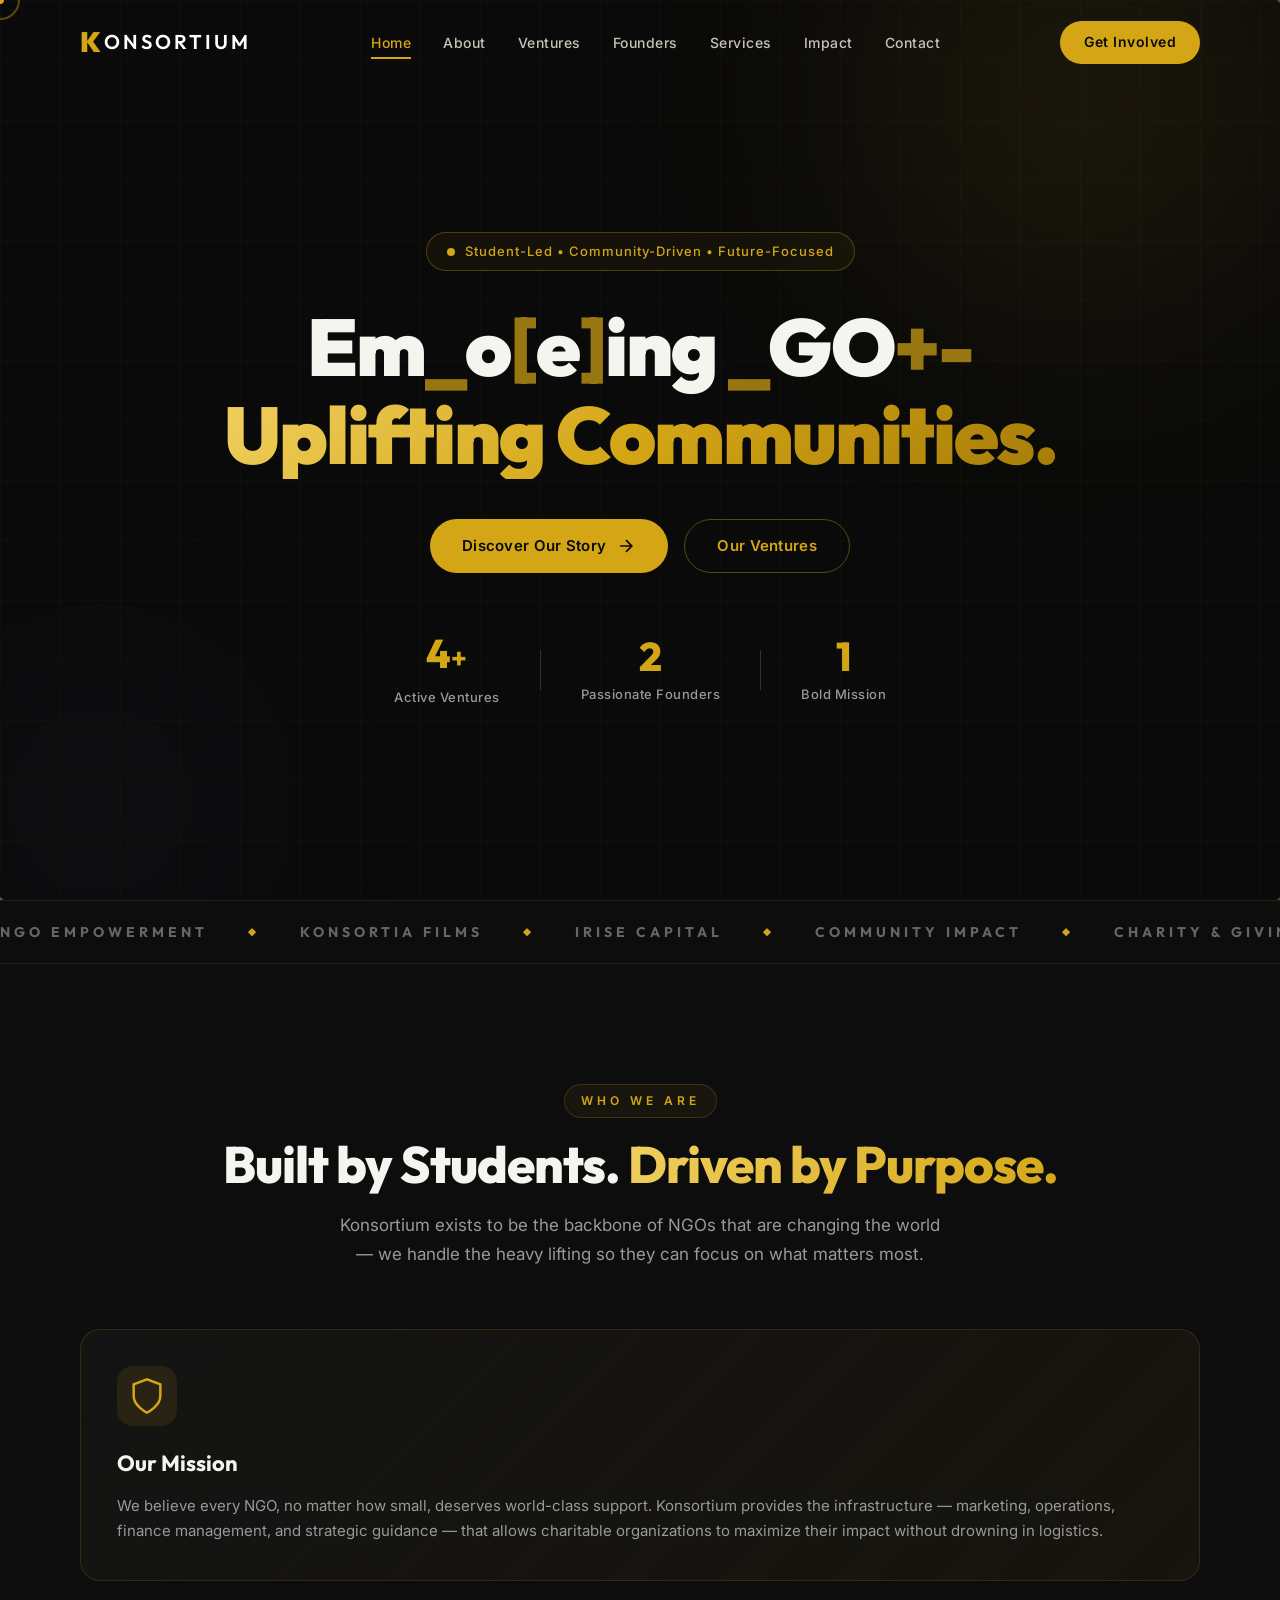
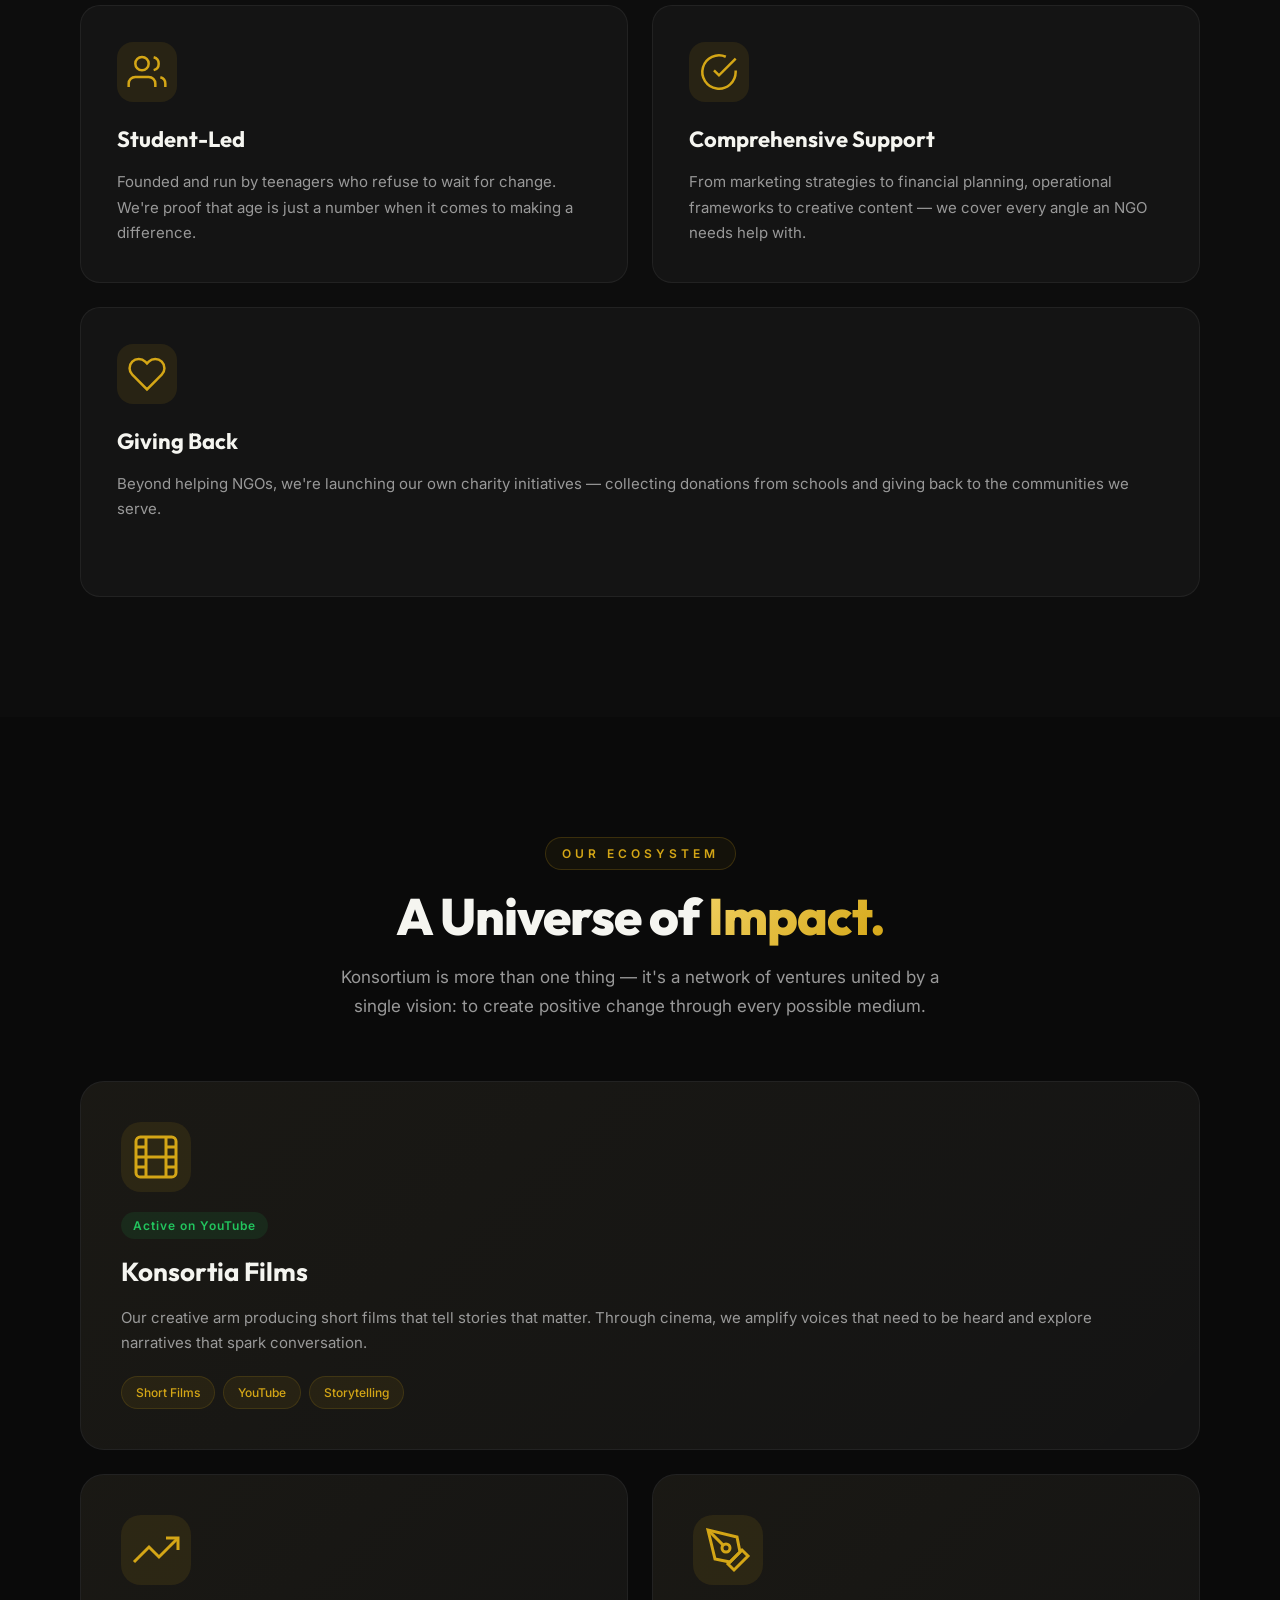
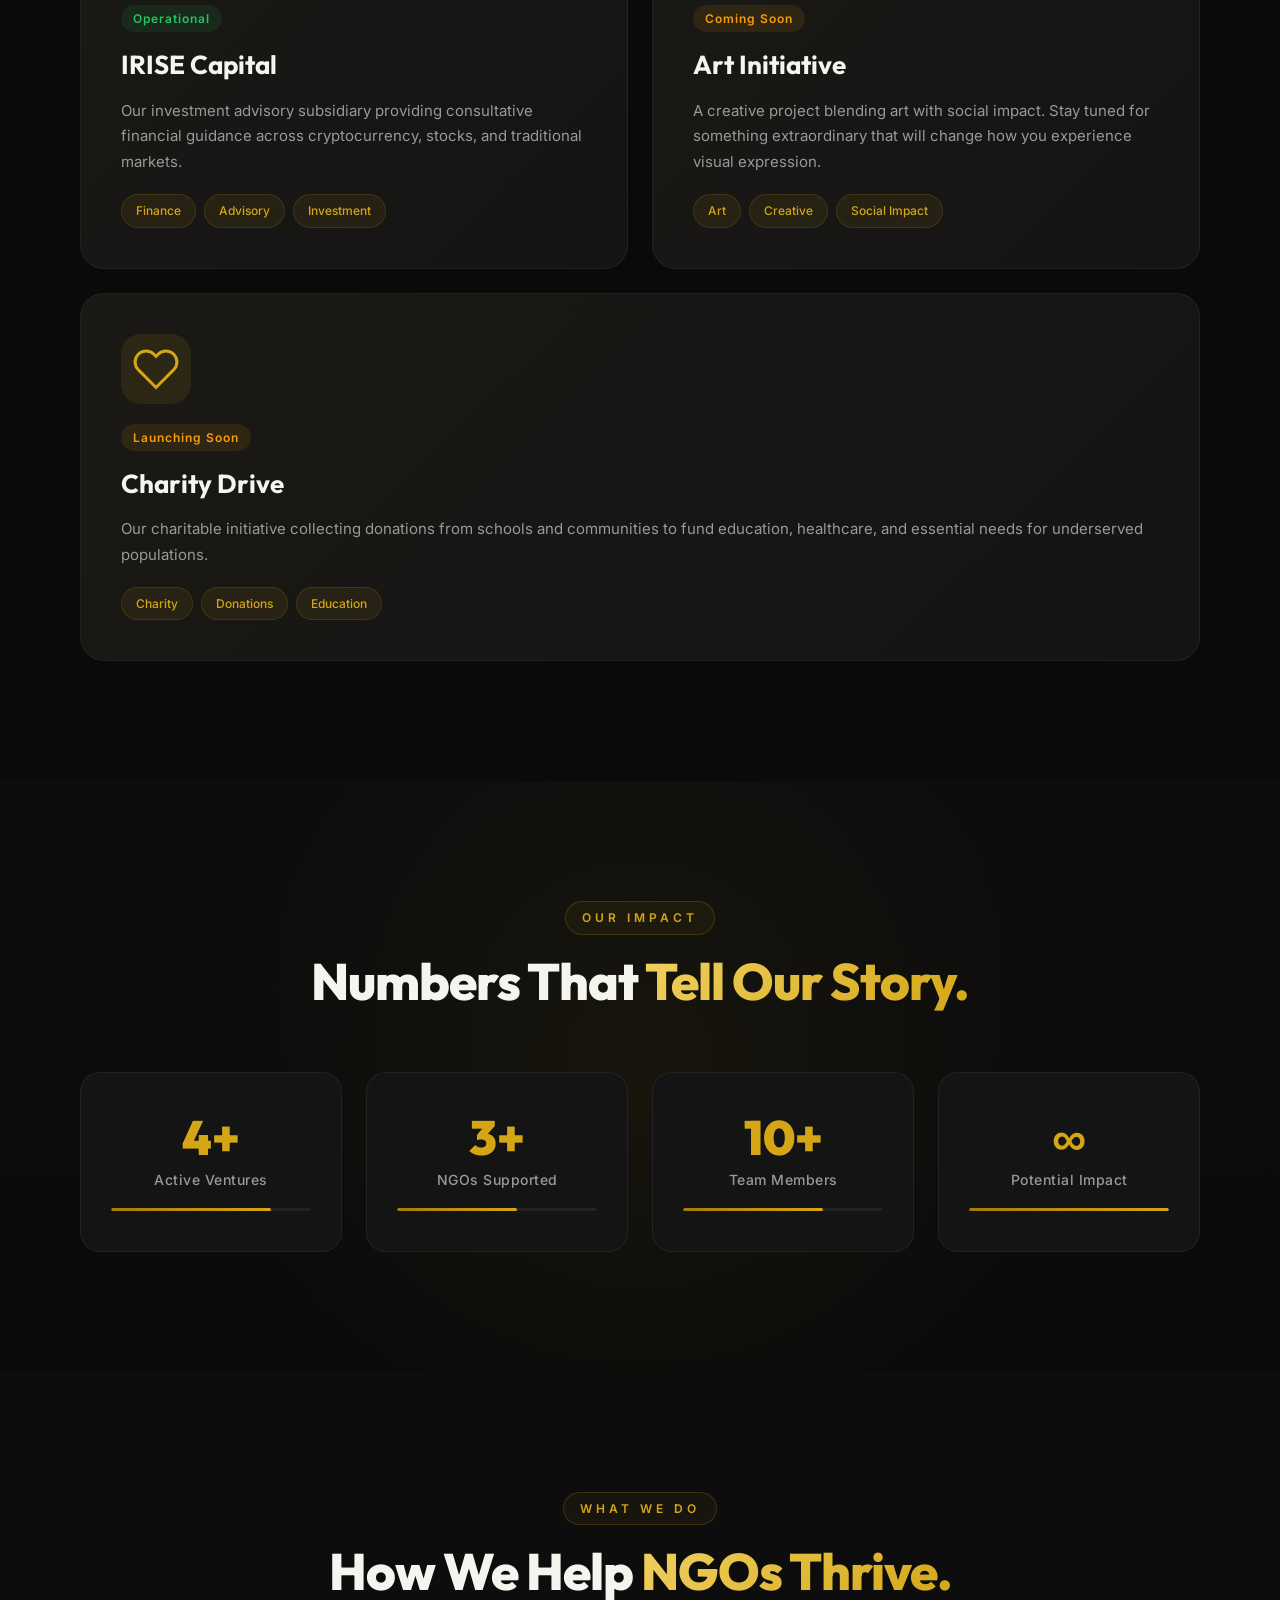
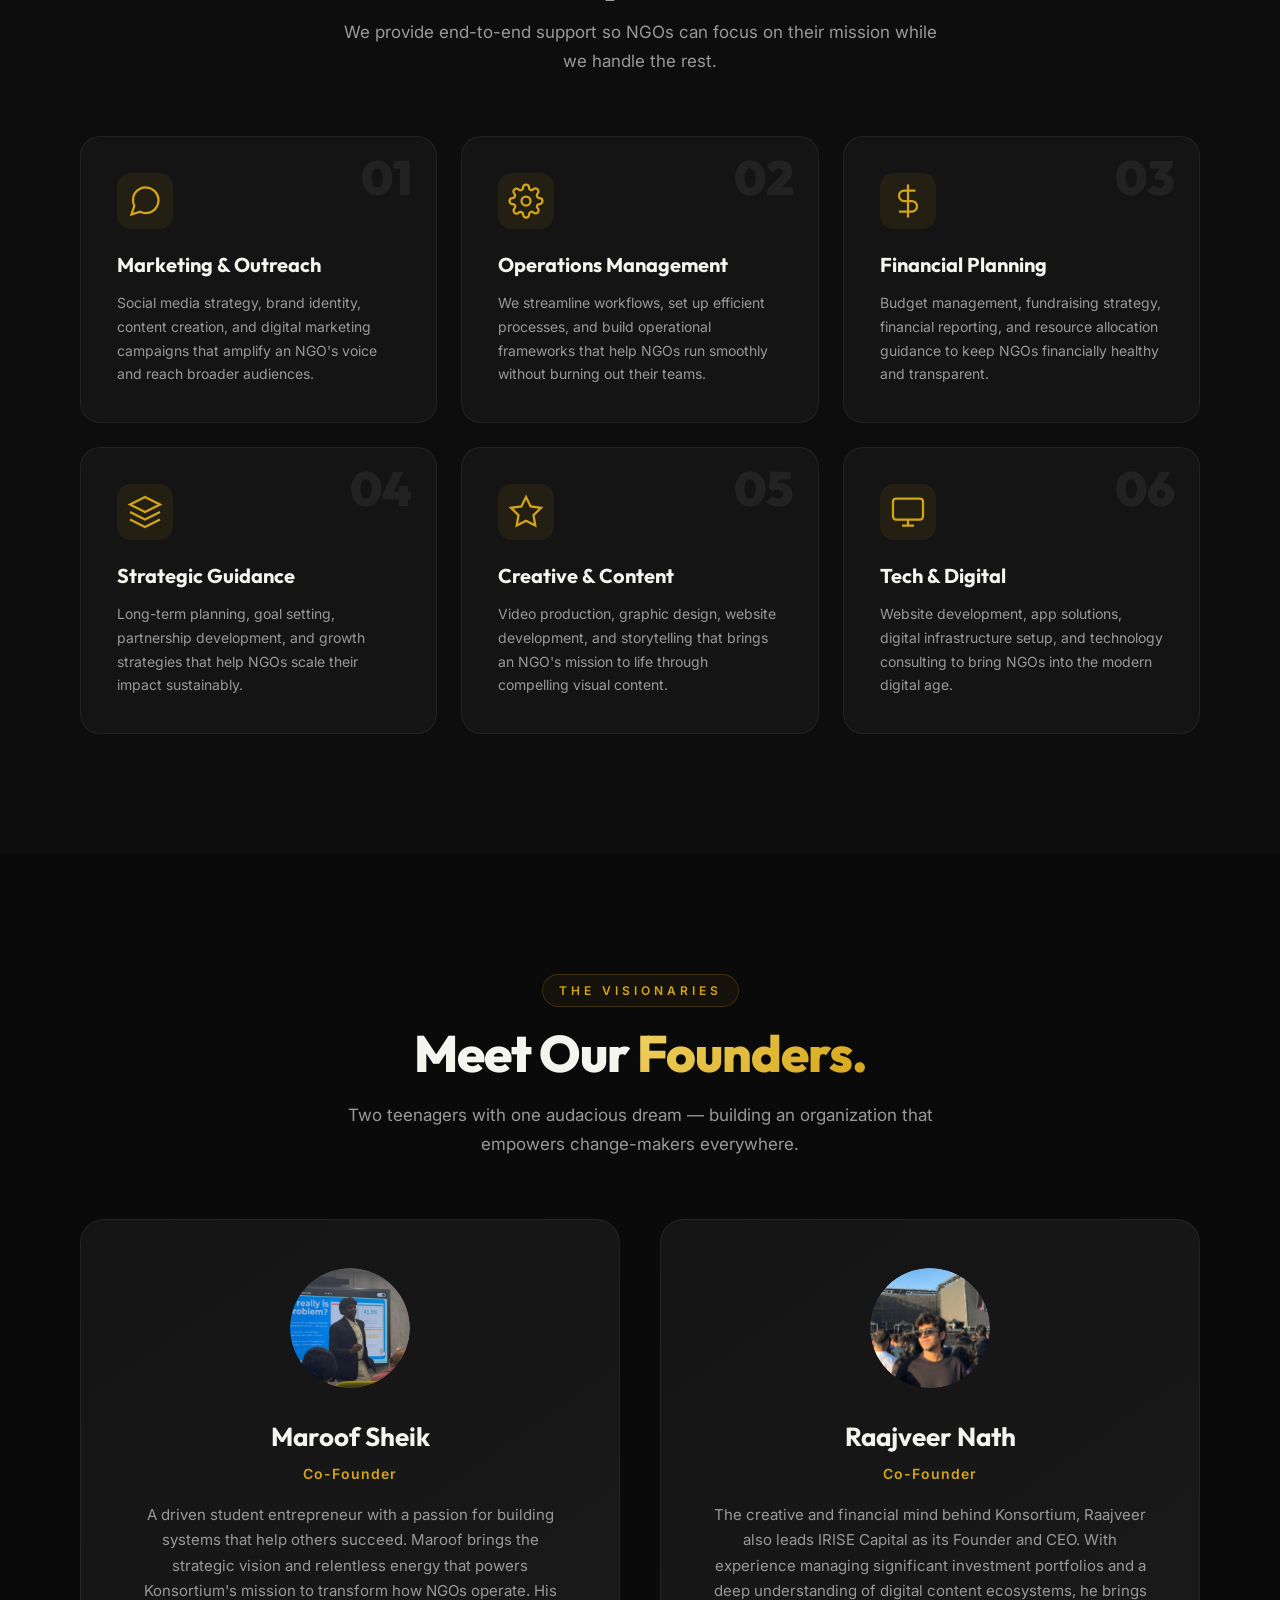
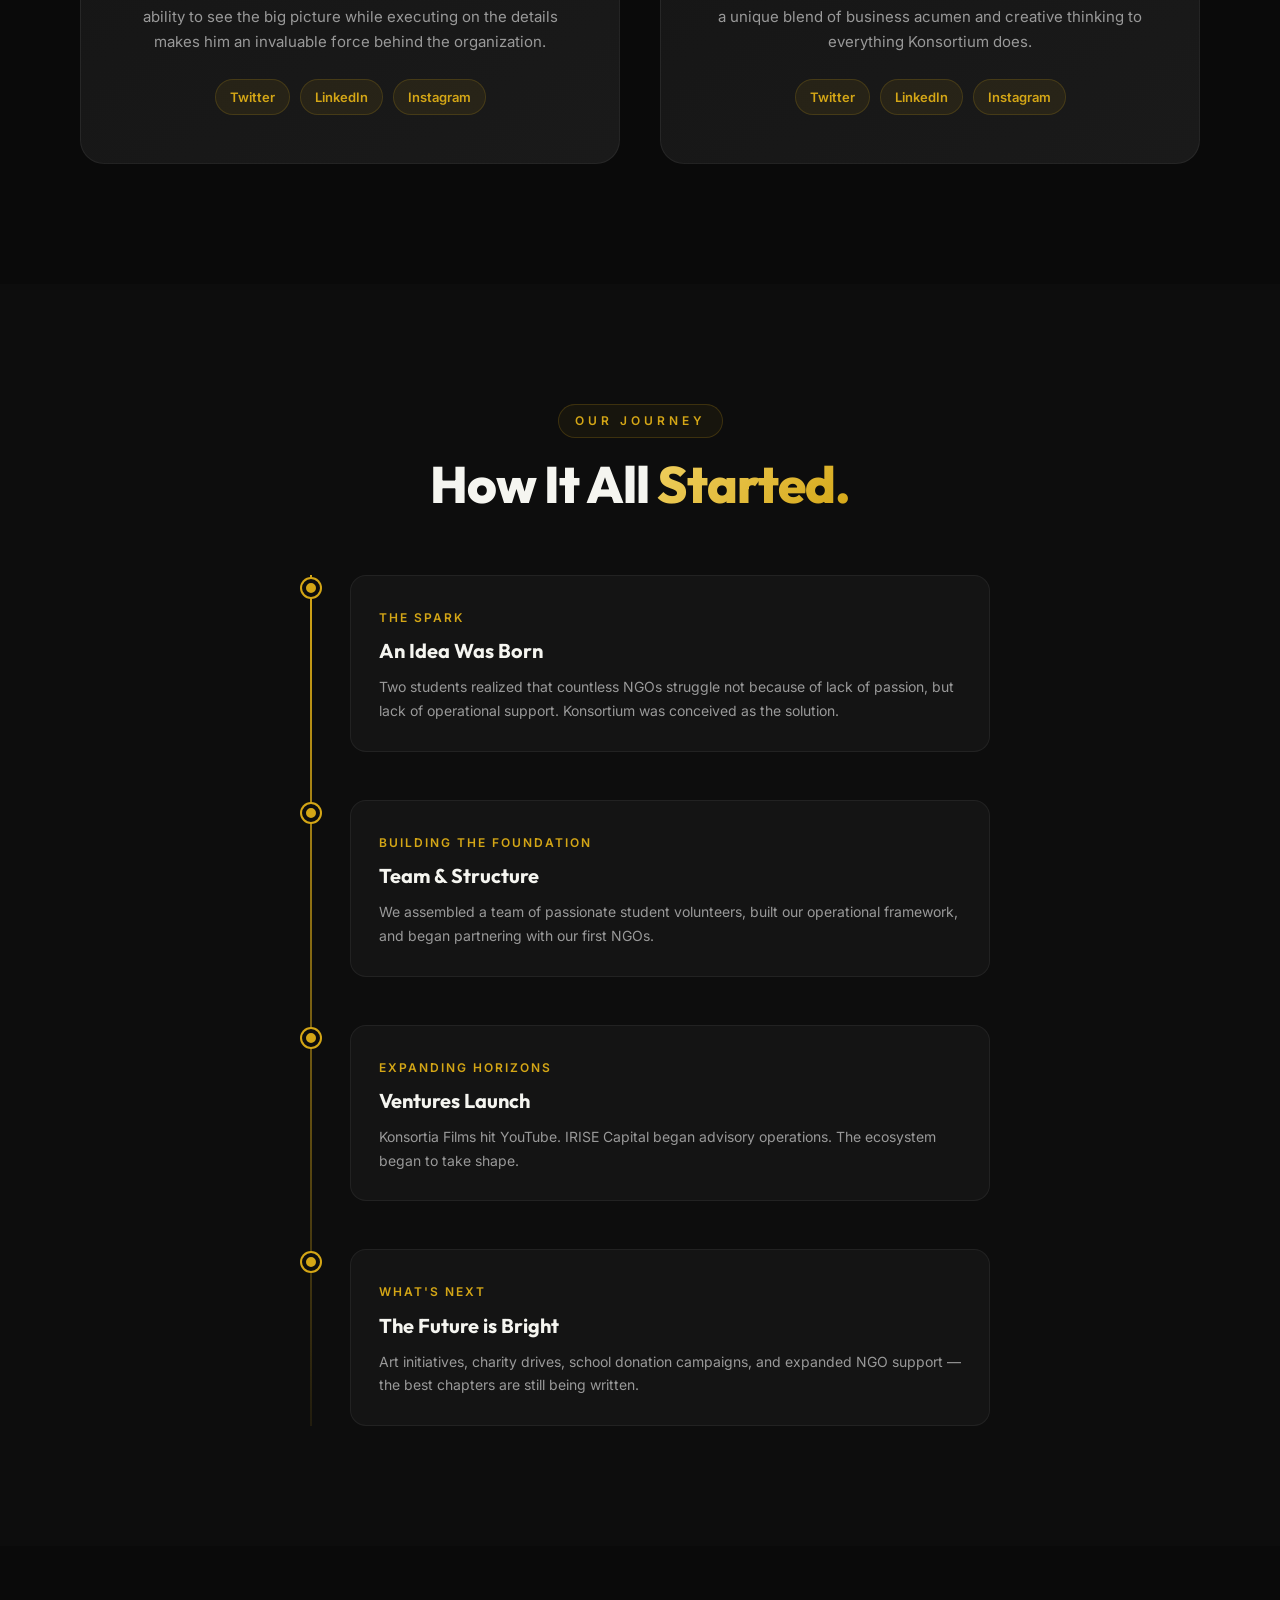
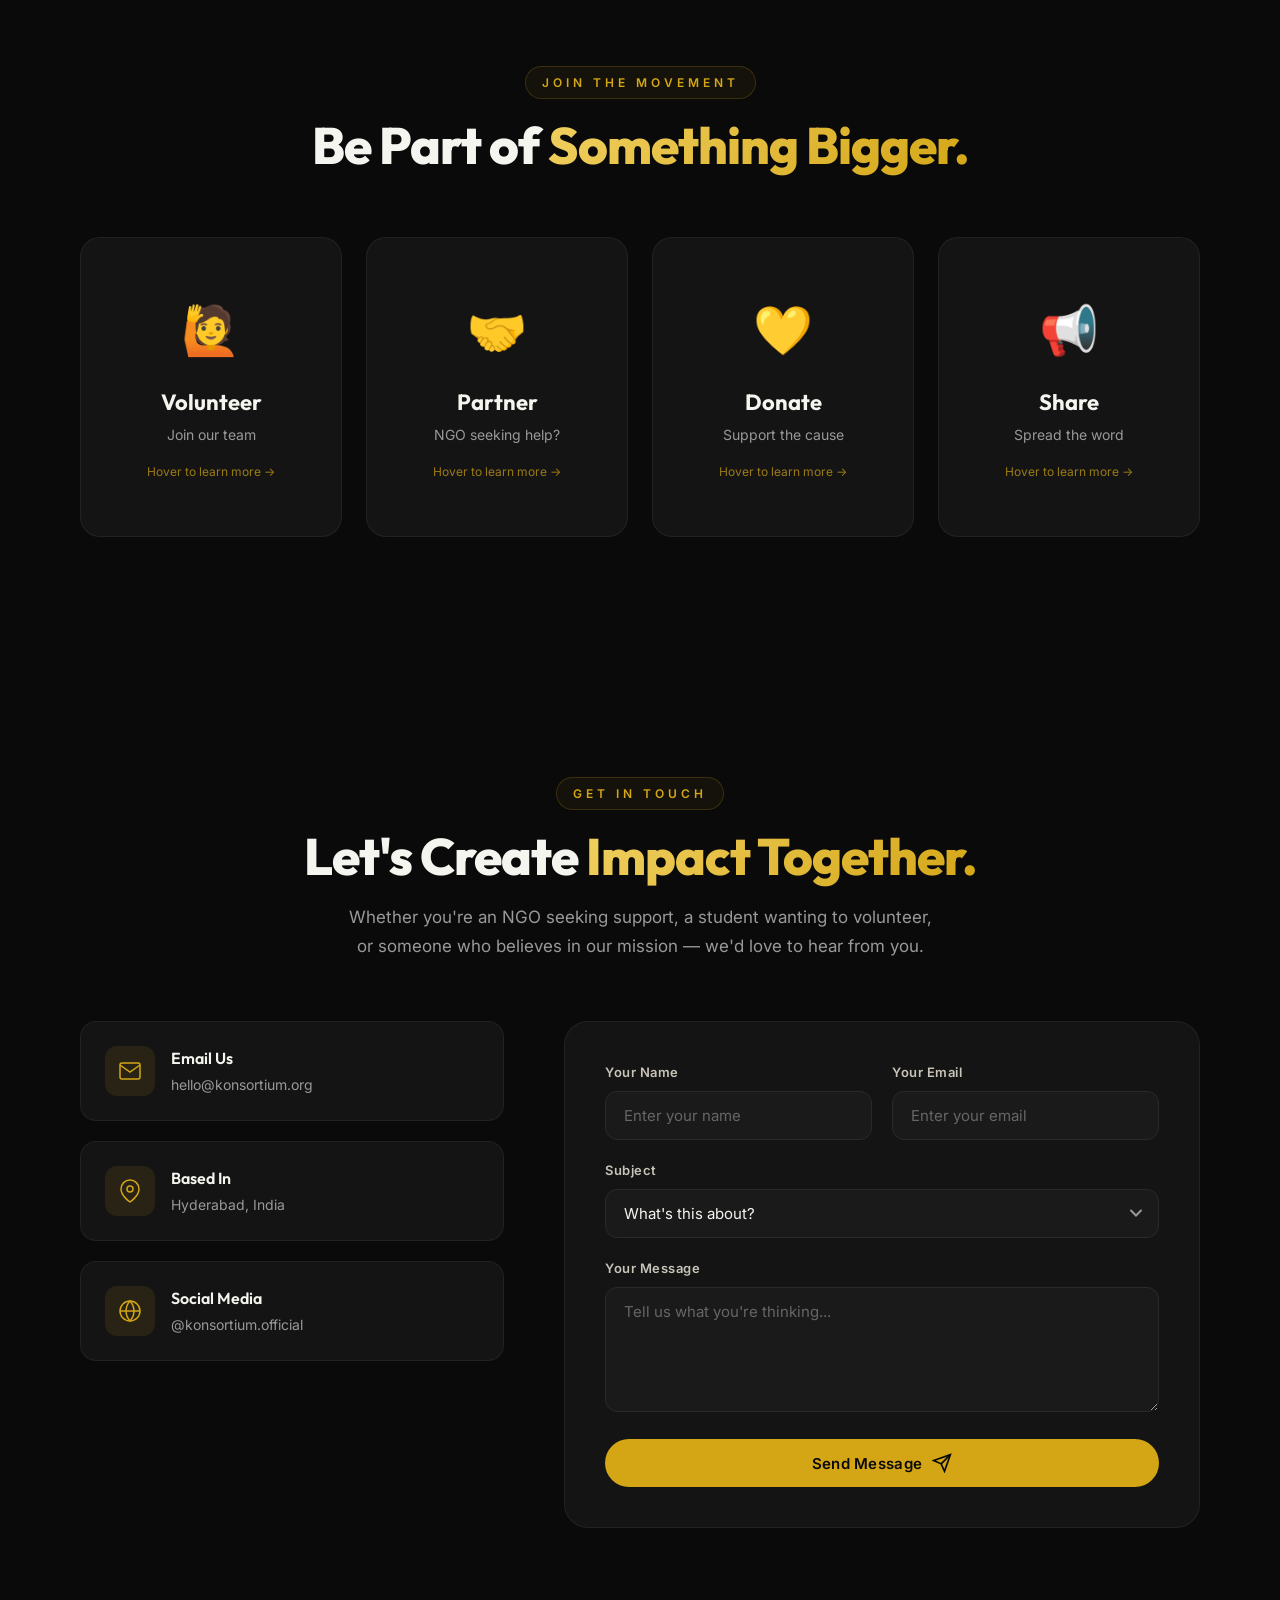
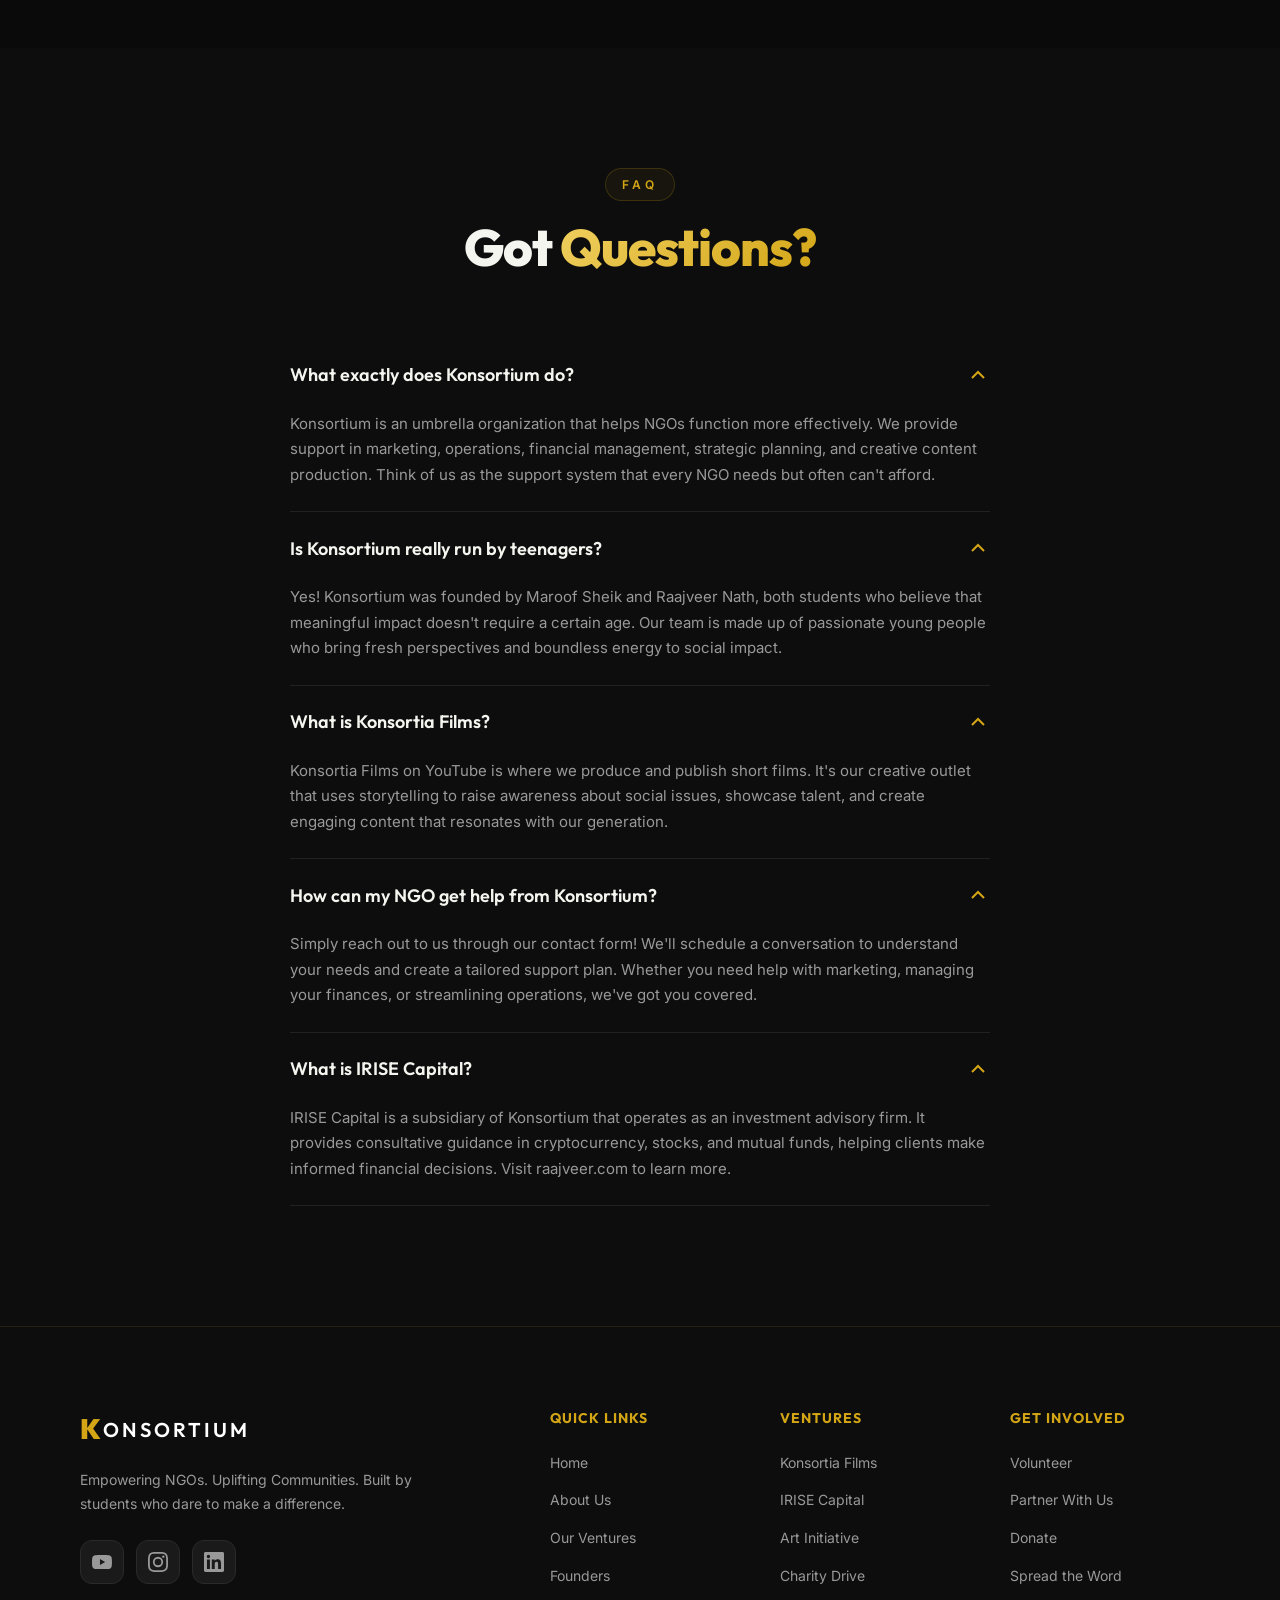
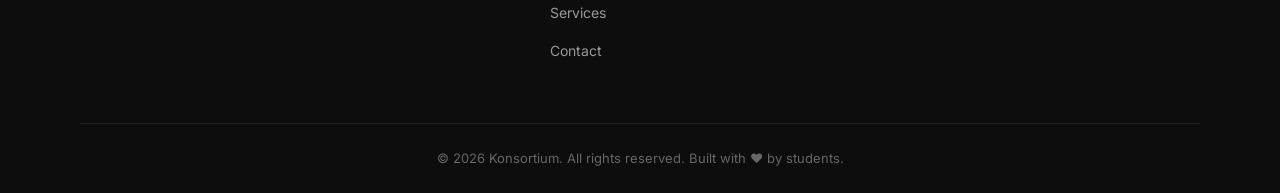
==== index.html @ 8de3a6c1 "chore: prepare Konsortium site for initial GitHub launch" ====
<!DOCTYPE html>
<html lang="en">
<head>
    <meta charset="UTF-8">
    <meta name="viewport" content="width=device-width, initial-scale=1.0">
    <title>Konsortium | Empowering NGOs, Uplifting Communities</title>
    <meta name="description" content="Konsortium is a student-led charitable organization that empowers NGOs with marketing, operations, finance, and strategic support. Together, we uplift communities.">
    <meta name="keywords" content="Konsortium, NGO support, charitable organization, community empowerment, student-led">
    <meta property="og:title" content="Konsortium | Empowering NGOs, Uplifting Communities">
    <meta property="og:description" content="A student-led organization helping NGOs thrive through streamlined operations, marketing, and financial support.">
    <meta property="og:type" content="website">
    <link rel="preconnect" href="https://fonts.googleapis.com">
    <link rel="preconnect" href="https://fonts.gstatic.com" crossorigin>
    <link href="https://fonts.googleapis.com/css2?family=Outfit:wght@300;400;500;600;700;800;900&family=Inter:wght@300;400;500;600;700&display=swap" rel="stylesheet">
    <link rel="stylesheet" href="styles.css">
</head>
<body>
    <!-- Custom Cursor -->
    <div class="cursor-dot" id="cursorDot"></div>
    <div class="cursor-outline" id="cursorOutline"></div>

    <!-- Preloader -->
    <div class="preloader" id="preloader">
        <div class="preloader-inner">
            <div class="preloader-logo">K</div>
            <div class="preloader-text">KONSORTIUM</div>
            <div class="preloader-bar">
                <div class="preloader-bar-fill"></div>
            </div>
        </div>
    </div>

    <!-- Floating Particles Background -->
    <canvas id="particleCanvas"></canvas>

    <!-- Navigation -->
    <nav class="navbar" id="navbar">
        <div class="nav-container">
            <a href="#home" class="nav-logo" id="navLogo">
                <span class="logo-k">K</span>
                <span class="logo-text">ONSORTIUM</span>
            </a>
            <ul class="nav-links" id="navLinks">
                <li><a href="#home" class="nav-link active">Home</a></li>
                <li><a href="#about" class="nav-link">About</a></li>
                <li><a href="#ventures" class="nav-link">Ventures</a></li>
                <li><a href="#founders" class="nav-link">Founders</a></li>
                <li><a href="#services" class="nav-link">Services</a></li>
                <li><a href="#impact" class="nav-link">Impact</a></li>
                <li><a href="#contact" class="nav-link">Contact</a></li>
            </ul>
            <a href="#contact" class="nav-cta" id="navCta">Get Involved</a>
            <button class="hamburger" id="hamburger" aria-label="Toggle menu">
                <span></span>
                <span></span>
                <span></span>
            </button>
        </div>
    </nav>

    <!-- Mobile Menu -->
    <div class="mobile-menu" id="mobileMenu">
        <ul class="mobile-nav-links">
            <li><a href="#home" class="mobile-nav-link">Home</a></li>
            <li><a href="#about" class="mobile-nav-link">About</a></li>
            <li><a href="#ventures" class="mobile-nav-link">Ventures</a></li>
            <li><a href="#founders" class="mobile-nav-link">Founders</a></li>
            <li><a href="#services" class="mobile-nav-link">Services</a></li>
            <li><a href="#impact" class="mobile-nav-link">Impact</a></li>
            <li><a href="#contact" class="mobile-nav-link">Contact</a></li>
        </ul>
        <a href="#contact" class="mobile-cta">Get Involved</a>
    </div>

    <main id="main-content">
        <!-- Hero Section -->
        <section class="hero" id="home">
            <div class="hero-bg-grid"></div>
            <div class="hero-glow hero-glow-1"></div>
            <div class="hero-glow hero-glow-2"></div>
            <div class="hero-content">
                <div class="hero-badge fade-in">
                    <span class="badge-dot"></span>
                    Student-Led &bull; Community-Driven &bull; Future-Focused
                </div>
                <h1 class="hero-title fade-in">
                    <span class="hero-title-line">Empowering NGOs.</span>
                    <span class="hero-title-line hero-title-gold">Uplifting Communities.</span>
                </h1>
                <p class="hero-subtitle fade-in">
                    We are Konsortium — a student-led charitable organization streamlining NGO operations, 
                    from marketing to finance, while giving back to the communities we serve.
                </p>
                <div class="hero-buttons fade-in">
                    <a href="#about" class="btn btn-primary">
                        <span>Discover Our Story</span>
                        <svg width="20" height="20" viewBox="0 0 24 24" fill="none" stroke="currentColor" stroke-width="2"><path d="M5 12h14M12 5l7 7-7 7"/></svg>
                    </a>
                    <a href="#ventures" class="btn btn-secondary">
                        <span>Our Ventures</span>
                    </a>
                </div>
                <div class="hero-stats fade-in">
                    <div class="hero-stat">
                        <span class="hero-stat-number" data-target="4">0</span><span class="hero-stat-plus">+</span>
                        <span class="hero-stat-label">Active Ventures</span>
                    </div>
                    <div class="hero-stat-divider"></div>
                    <div class="hero-stat">
                        <span class="hero-stat-number" data-target="2">0</span>
                        <span class="hero-stat-label">Passionate Founders</span>
                    </div>
                    <div class="hero-stat-divider"></div>
                    <div class="hero-stat">
                        <span class="hero-stat-number" data-target="1">0</span>
                        <span class="hero-stat-label">Bold Mission</span>
                    </div>
                </div>
            </div>

        </section>

        <!-- Marquee Section -->
        <section class="marquee-section">
            <div class="marquee-track">
                <div class="marquee-content">
                    <span>NGO EMPOWERMENT</span>
                    <span class="marquee-dot">◆</span>
                    <span>KONSORTIA FILMS</span>
                    <span class="marquee-dot">◆</span>
                    <span>IRISE CAPITAL</span>
                    <span class="marquee-dot">◆</span>
                    <span>COMMUNITY IMPACT</span>
                    <span class="marquee-dot">◆</span>
                    <span>CHARITY & GIVING</span>
                    <span class="marquee-dot">◆</span>
                    <span>CREATIVE ARTS</span>
                    <span class="marquee-dot">◆</span>
                    <span>STUDENT LED</span>
                    <span class="marquee-dot">◆</span>
                    <span>NGO EMPOWERMENT</span>
                    <span class="marquee-dot">◆</span>
                    <span>KONSORTIA FILMS</span>
                    <span class="marquee-dot">◆</span>
                    <span>IRISE CAPITAL</span>
                    <span class="marquee-dot">◆</span>
                    <span>COMMUNITY IMPACT</span>
                    <span class="marquee-dot">◆</span>
                    <span>CHARITY & GIVING</span>
                    <span class="marquee-dot">◆</span>
                    <span>CREATIVE ARTS</span>
                    <span class="marquee-dot">◆</span>
                    <span>STUDENT LED</span>
                    <span class="marquee-dot">◆</span>
                </div>
            </div>
        </section>

        <!-- About Section -->
        <section class="section about-section" id="about">
            <div class="section-container">
                <div class="section-header reveal">
                    <span class="section-tag">WHO WE ARE</span>
                    <h2 class="section-title">Built by Students. <span class="text-gold">Driven by Purpose.</span></h2>
                    <p class="section-subtitle">Konsortium exists to be the backbone of NGOs that are changing the world — we handle the heavy lifting so they can focus on what matters most.</p>
                </div>
                <div class="about-grid">
                    <div class="about-card about-card-main reveal">
                        <div class="about-card-icon">
                            <svg width="40" height="40" viewBox="0 0 24 24" fill="none" stroke="currentColor" stroke-width="1.5"><path d="M12 22s8-4 8-10V5l-8-3-8 3v7c0 6 8 10 8 10z"/></svg>
                        </div>
                        <h3>Our Mission</h3>
                        <p>We believe every NGO, no matter how small, deserves world-class support. Konsortium provides the infrastructure — marketing, operations, finance management, and strategic guidance — that allows charitable organizations to maximize their impact without drowning in logistics.</p>
                    </div>
                    <div class="about-card reveal" style="animation-delay: 0.1s">
                        <div class="about-card-icon">
                            <svg width="40" height="40" viewBox="0 0 24 24" fill="none" stroke="currentColor" stroke-width="1.5"><path d="M17 21v-2a4 4 0 0 0-4-4H5a4 4 0 0 0-4 4v2"/><circle cx="9" cy="7" r="4"/><path d="M23 21v-2a4 4 0 0 0-3-3.87"/><path d="M16 3.13a4 4 0 0 1 0 7.75"/></svg>
                        </div>
                        <h3>Student-Led</h3>
                        <p>Founded and run by teenagers who refuse to wait for change. We're proof that age is just a number when it comes to making a difference.</p>
                    </div>
                    <div class="about-card reveal" style="animation-delay: 0.2s">
                        <div class="about-card-icon">
                            <svg width="40" height="40" viewBox="0 0 24 24" fill="none" stroke="currentColor" stroke-width="1.5"><path d="M22 11.08V12a10 10 0 1 1-5.93-9.14"/><polyline points="22 4 12 14.01 9 11.01"/></svg>
                        </div>
                        <h3>Comprehensive Support</h3>
                        <p>From marketing strategies to financial planning, operational frameworks to creative content — we cover every angle an NGO needs help with.</p>
                    </div>
                    <div class="about-card about-card-full reveal" style="animation-delay: 0.3s">
                        <div class="about-card-icon">
                            <svg width="40" height="40" viewBox="0 0 24 24" fill="none" stroke="currentColor" stroke-width="1.5"><path d="M20.84 4.61a5.5 5.5 0 0 0-7.78 0L12 5.67l-1.06-1.06a5.5 5.5 0 0 0-7.78 7.78l1.06 1.06L12 21.23l7.78-7.78 1.06-1.06a5.5 5.5 0 0 0 0-7.78z"/></svg>
                        </div>
                        <h3>Giving Back</h3>
                        <p>Beyond helping NGOs, we're launching our own charity initiatives — collecting donations from schools and giving back to the communities we serve.</p>
                    </div>
                </div>
            </div>
        </section>

        <!-- Ventures Section -->
        <section class="section ventures-section" id="ventures">
            <div class="section-container">
                <div class="section-header reveal">
                    <span class="section-tag">OUR ECOSYSTEM</span>
                    <h2 class="section-title">A Universe of <span class="text-gold">Impact.</span></h2>
                    <p class="section-subtitle">Konsortium is more than one thing — it's a network of ventures united by a single vision: to create positive change through every possible medium.</p>
                </div>
                <div class="ventures-grid">
                    <div class="venture-card venture-card-large reveal" id="ventureFilms">
                        <div class="venture-card-bg"></div>
                        <div class="venture-card-content">
                            <div class="venture-icon">
                                <svg width="48" height="48" viewBox="0 0 24 24" fill="none" stroke="currentColor" stroke-width="1.5"><rect x="2" y="2" width="20" height="20" rx="2.18" ry="2.18"/><line x1="7" y1="2" x2="7" y2="22"/><line x1="17" y1="2" x2="17" y2="22"/><line x1="2" y1="12" x2="22" y2="12"/><line x1="2" y1="7" x2="7" y2="7"/><line x1="2" y1="17" x2="7" y2="17"/><line x1="17" y1="7" x2="22" y2="7"/><line x1="17" y1="17" x2="22" y2="17"/></svg>
                            </div>
                            <span class="venture-status">Active on YouTube</span>
                            <h3><a href="https://www.youtube.com/@konsortiafilms" target="_blank" rel="noopener noreferrer">Konsortia Films</a></h3>
                            <p>Our creative arm producing short films that tell stories that matter. Through cinema, we amplify voices that need to be heard and explore narratives that spark conversation.</p>
                            <div class="venture-tags">
                                <span>Short Films</span>
                                <a href="https://www.youtube.com/@konsortiafilms" target="_blank" rel="noopener noreferrer">YouTube</a>
                                <span>Storytelling</span>
                            </div>
                        </div>
                    </div>
                    <div class="venture-card reveal" id="ventureIrise" style="animation-delay: 0.15s">
                        <div class="venture-card-bg"></div>
                        <div class="venture-card-content">
                            <div class="venture-icon">
                                <svg width="48" height="48" viewBox="0 0 24 24" fill="none" stroke="currentColor" stroke-width="1.5"><polyline points="23 6 13.5 15.5 8.5 10.5 1 18"/><polyline points="17 6 23 6 23 12"/></svg>
                            </div>
                            <span class="venture-status">Operational</span>
                            <h3><a href="https://raajveer.com/" target="_blank" rel="noopener noreferrer">IRISE Capital</a></h3>
                            <p>Our investment advisory subsidiary providing consultative financial guidance across cryptocurrency, stocks, and traditional markets.</p>
                            <div class="venture-tags">
                                <span>Finance</span>
                                <a href="https://raajveer.com/" target="_blank" rel="noopener noreferrer">Advisory</a>
                                <span>Investment</span>
                            </div>
                        </div>
                    </div>
                    <div class="venture-card reveal" id="ventureArt" style="animation-delay: 0.25s">
                        <div class="venture-card-bg"></div>
                        <div class="venture-card-content">
                            <div class="venture-icon">
                                <svg width="48" height="48" viewBox="0 0 24 24" fill="none" stroke="currentColor" stroke-width="1.5"><path d="M12 19l7-7 3 3-7 7-3-3z"/><path d="M18 13l-1.5-7.5L2 2l3.5 14.5L13 18l5-5z"/><path d="M2 2l7.586 7.586"/><circle cx="11" cy="11" r="2"/></svg>
                            </div>
                            <span class="venture-status venture-status-soon">Coming Soon</span>
                            <h3>Art Initiative</h3>
                            <p>A creative project blending art with social impact. Stay tuned for something extraordinary that will change how you experience visual expression.</p>
                            <div class="venture-tags">
                                <span>Art</span>
                                <span>Creative</span>
                                <span>Social Impact</span>
                            </div>
                        </div>
                    </div>
                    <div class="venture-card venture-card-large reveal" id="ventureCharity" style="animation-delay: 0.35s">
                        <div class="venture-card-bg"></div>
                        <div class="venture-card-content">
                            <div class="venture-icon">
                                <svg width="48" height="48" viewBox="0 0 24 24" fill="none" stroke="currentColor" stroke-width="1.5"><path d="M20.84 4.61a5.5 5.5 0 0 0-7.78 0L12 5.67l-1.06-1.06a5.5 5.5 0 0 0-7.78 7.78l1.06 1.06L12 21.23l7.78-7.78 1.06-1.06a5.5 5.5 0 0 0 0-7.78z"/></svg>
                            </div>
                            <span class="venture-status venture-status-soon">Launching Soon</span>
                            <h3>Charity Drive</h3>
                            <p>Our charitable initiative collecting donations from schools and communities to fund education, healthcare, and essential needs for underserved populations.</p>
                            <div class="venture-tags">
                                <span>Charity</span>
                                <span>Donations</span>
                                <span>Education</span>
                            </div>
                        </div>
                    </div>
                </div>
            </div>
        </section>

        <!-- Impact Numbers Section -->
        <section class="section impact-section" id="impact">
            <div class="impact-bg"></div>
            <div class="section-container">
                <div class="section-header reveal">
                    <span class="section-tag">OUR IMPACT</span>
                    <h2 class="section-title">Numbers That <span class="text-gold">Tell Our Story.</span></h2>
                </div>
                <div class="impact-grid">
                    <div class="impact-card reveal">
                        <div class="impact-number"><span class="counter" data-target="4">0</span>+</div>
                        <div class="impact-label">Active Ventures</div>
                        <div class="impact-bar"><div class="impact-bar-fill" style="width: 80%"></div></div>
                    </div>
                    <div class="impact-card reveal" style="animation-delay: 0.1s">
                        <div class="impact-number"><span class="counter" data-target="3">0</span>+</div>
                        <div class="impact-label">NGOs Supported</div>
                        <div class="impact-bar"><div class="impact-bar-fill" style="width: 60%"></div></div>
                    </div>
                    <div class="impact-card reveal" style="animation-delay: 0.2s">
                        <div class="impact-number"><span class="counter" data-target="10">0</span>+</div>
                        <div class="impact-label">Team Members</div>
                        <div class="impact-bar"><div class="impact-bar-fill" style="width: 70%"></div></div>
                    </div>
                    <div class="impact-card reveal" style="animation-delay: 0.3s">
                        <div class="impact-number">∞</div>
                        <div class="impact-label">Potential Impact</div>
                        <div class="impact-bar"><div class="impact-bar-fill" style="width: 100%"></div></div>
                    </div>
                </div>
            </div>
        </section>

        <!-- Services Section -->
        <section class="section services-section" id="services">
            <div class="section-container">
                <div class="section-header reveal">
                    <span class="section-tag">WHAT WE DO</span>
                    <h2 class="section-title">How We Help <span class="text-gold">NGOs Thrive.</span></h2>
                    <p class="section-subtitle">We provide end-to-end support so NGOs can focus on their mission while we handle the rest.</p>
                </div>
                <div class="services-grid">
                    <div class="service-card reveal" id="serviceMarketing">
                        <div class="service-number">01</div>
                        <div class="service-icon">
                            <svg width="36" height="36" viewBox="0 0 24 24" fill="none" stroke="currentColor" stroke-width="1.5"><path d="M21 11.5a8.38 8.38 0 0 1-.9 3.8 8.5 8.5 0 0 1-7.6 4.7 8.38 8.38 0 0 1-3.8-.9L3 21l1.9-5.7a8.38 8.38 0 0 1-.9-3.8 8.5 8.5 0 0 1 4.7-7.6 8.38 8.38 0 0 1 3.8-.9h.5a8.48 8.48 0 0 1 8 8v.5z"/></svg>
                        </div>
                        <h3>Marketing & Outreach</h3>
                        <p>Social media strategy, brand identity, content creation, and digital marketing campaigns that amplify an NGO's voice and reach broader audiences.</p>
                    </div>
                    <div class="service-card reveal" style="animation-delay: 0.1s" id="serviceOps">
                        <div class="service-number">02</div>
                        <div class="service-icon">
                            <svg width="36" height="36" viewBox="0 0 24 24" fill="none" stroke="currentColor" stroke-width="1.5"><circle cx="12" cy="12" r="3"/><path d="M19.4 15a1.65 1.65 0 0 0 .33 1.82l.06.06a2 2 0 0 1 0 2.83 2 2 0 0 1-2.83 0l-.06-.06a1.65 1.65 0 0 0-1.82-.33 1.65 1.65 0 0 0-1 1.51V21a2 2 0 0 1-2 2 2 2 0 0 1-2-2v-.09A1.65 1.65 0 0 0 9 19.4a1.65 1.65 0 0 0-1.82.33l-.06.06a2 2 0 0 1-2.83 0 2 2 0 0 1 0-2.83l.06-.06A1.65 1.65 0 0 0 4.68 15a1.65 1.65 0 0 0-1.51-1H3a2 2 0 0 1-2-2 2 2 0 0 1 2-2h.09A1.65 1.65 0 0 0 4.6 9a1.65 1.65 0 0 0-.33-1.82l-.06-.06a2 2 0 0 1 0-2.83 2 2 0 0 1 2.83 0l.06.06A1.65 1.65 0 0 0 9 4.68a1.65 1.65 0 0 0 1-1.51V3a2 2 0 0 1 2-2 2 2 0 0 1 2 2v.09a1.65 1.65 0 0 0 1 1.51 1.65 1.65 0 0 0 1.82-.33l.06-.06a2 2 0 0 1 2.83 0 2 2 0 0 1 0 2.83l-.06.06A1.65 1.65 0 0 0 19.4 9a1.65 1.65 0 0 0 1.51 1H21a2 2 0 0 1 2 2 2 2 0 0 1-2 2h-.09a1.65 1.65 0 0 0-1.51 1z"/></svg>
                        </div>
                        <h3>Operations Management</h3>
                        <p>We streamline workflows, set up efficient processes, and build operational frameworks that help NGOs run smoothly without burning out their teams.</p>
                    </div>
                    <div class="service-card reveal" style="animation-delay: 0.2s" id="serviceFinance">
                        <div class="service-number">03</div>
                        <div class="service-icon">
                            <svg width="36" height="36" viewBox="0 0 24 24" fill="none" stroke="currentColor" stroke-width="1.5"><line x1="12" y1="1" x2="12" y2="23"/><path d="M17 5H9.5a3.5 3.5 0 0 0 0 7h5a3.5 3.5 0 0 1 0 7H6"/></svg>
                        </div>
                        <h3>Financial Planning</h3>
                        <p>Budget management, fundraising strategy, financial reporting, and resource allocation guidance to keep NGOs financially healthy and transparent.</p>
                    </div>
                    <div class="service-card reveal" style="animation-delay: 0.3s" id="serviceStrategy">
                        <div class="service-number">04</div>
                        <div class="service-icon">
                            <svg width="36" height="36" viewBox="0 0 24 24" fill="none" stroke="currentColor" stroke-width="1.5"><polygon points="12 2 2 7 12 12 22 7 12 2"/><polyline points="2 17 12 22 22 17"/><polyline points="2 12 12 17 22 12"/></svg>
                        </div>
                        <h3>Strategic Guidance</h3>
                        <p>Long-term planning, goal setting, partnership development, and growth strategies that help NGOs scale their impact sustainably.</p>
                    </div>
                    <div class="service-card reveal" style="animation-delay: 0.4s" id="serviceCreative">
                        <div class="service-number">05</div>
                        <div class="service-icon">
                            <svg width="36" height="36" viewBox="0 0 24 24" fill="none" stroke="currentColor" stroke-width="1.5"><polygon points="12 2 15.09 8.26 22 9.27 17 14.14 18.18 21.02 12 17.77 5.82 21.02 7 14.14 2 9.27 8.91 8.26 12 2"/></svg>
                        </div>
                        <h3>Creative & Content</h3>
                        <p>Video production, graphic design, website development, and storytelling that brings an NGO's mission to life through compelling visual content.</p>
                    </div>
                    <div class="service-card reveal" style="animation-delay: 0.5s" id="serviceTech">
                        <div class="service-number">06</div>
                        <div class="service-icon">
                            <svg width="36" height="36" viewBox="0 0 24 24" fill="none" stroke="currentColor" stroke-width="1.5"><rect x="2" y="3" width="20" height="14" rx="2" ry="2"/><line x1="8" y1="21" x2="16" y2="21"/><line x1="12" y1="17" x2="12" y2="21"/></svg>
                        </div>
                        <h3>Tech & Digital</h3>
                        <p>Website development, app solutions, digital infrastructure setup, and technology consulting to bring NGOs into the modern digital age.</p>
                    </div>
                </div>
            </div>
        </section>

        <!-- Founders Section -->
        <section class="section founders-section" id="founders">
            <div class="section-container">
                <div class="section-header reveal">
                    <span class="section-tag">THE VISIONARIES</span>
                    <h2 class="section-title">Meet Our <span class="text-gold">Founders.</span></h2>
                    <p class="section-subtitle">Two teenagers with one audacious dream — building an organization that empowers change-makers everywhere.</p>
                </div>
                <div class="founders-grid">
                    <div class="founder-card reveal" id="founderMaroof">
                        <div class="founder-avatar">
                            <img src="maroof.jpg" alt="Maroof Sheik - Co-Founder of Konsortium" class="founder-avatar-img">
                            <div class="founder-avatar-ring"></div>
                        </div>
                        <div class="founder-info">
                            <h3>Maroof Sheik</h3>
                            <span class="founder-role">Co-Founder</span>
                            <p class="founder-bio">A driven student entrepreneur with a passion for building systems that help others succeed. Maroof brings the strategic vision and relentless energy that powers Konsortium's mission to transform how NGOs operate. His ability to see the big picture while executing on the details makes him an invaluable force behind the organization.</p>
                            <div class="founder-socials">
                                <a href="#" class="founder-social-link" id="maroofTwitter">Twitter</a>
                                <a href="https://linkedin.com/in/maroof-a-sheikh-118a27365" target="_blank" rel="noopener noreferrer" class="founder-social-link" id="maroofLinkedin">LinkedIn</a>
                                <a href="#" class="founder-social-link" id="maroofInstagram">Instagram</a>
                            </div>
                        </div>
                    </div>
                    <div class="founder-card reveal" style="animation-delay: 0.2s" id="founderRaajveer">
                        <div class="founder-avatar">
                            <img src="raajveer.jpg" alt="Raajveer Nath - Co-Founder of Konsortium" class="founder-avatar-img">
                            <div class="founder-avatar-ring"></div>
                        </div>
                        <div class="founder-info">
                            <h3>Raajveer Nath</h3>
                            <span class="founder-role">Co-Founder</span>
                            <p class="founder-bio">The creative and financial mind behind Konsortium, Raajveer also leads IRISE Capital as its Founder and CEO. With experience managing significant investment portfolios and a deep understanding of digital content ecosystems, he brings a unique blend of business acumen and creative thinking to everything Konsortium does.</p>
                            <div class="founder-socials">
                                <a href="#" class="founder-social-link" id="raajveerTwitter">Twitter</a>
                                <a href="https://www.linkedin.com/in/raajveernath" target="_blank" rel="noopener noreferrer" class="founder-social-link" id="raajveerLinkedin">LinkedIn</a>
                                <a href="#" class="founder-social-link" id="raajveerInstagram">Instagram</a>
                            </div>
                        </div>
                    </div>
                </div>
            </div>
        </section>

        <!-- Interactive Timeline Section -->
        <section class="section timeline-section">
            <div class="section-container">
                <div class="section-header reveal">
                    <span class="section-tag">OUR JOURNEY</span>
                    <h2 class="section-title">How It All <span class="text-gold">Started.</span></h2>
                </div>
                <div class="timeline">
                    <div class="timeline-line"></div>
                    <div class="timeline-item reveal" style="animation-delay: 0s">
                        <div class="timeline-dot"></div>
                        <div class="timeline-content">
                            <span class="timeline-date">The Spark</span>
                            <h3>An Idea Was Born</h3>
                            <p>Two students realized that countless NGOs struggle not because of lack of passion, but lack of operational support. Konsortium was conceived as the solution.</p>
                        </div>
                    </div>
                    <div class="timeline-item reveal" style="animation-delay: 0.15s">
                        <div class="timeline-dot"></div>
                        <div class="timeline-content">
                            <span class="timeline-date">Building the Foundation</span>
                            <h3>Team & Structure</h3>
                            <p>We assembled a team of passionate student volunteers, built our operational framework, and began partnering with our first NGOs.</p>
                        </div>
                    </div>
                    <div class="timeline-item reveal" style="animation-delay: 0.3s">
                        <div class="timeline-dot"></div>
                        <div class="timeline-content">
                            <span class="timeline-date">Expanding Horizons</span>
                            <h3>Ventures Launch</h3>
                            <p>Konsortia Films hit YouTube. IRISE Capital began advisory operations. The ecosystem began to take shape.</p>
                        </div>
                    </div>
                    <div class="timeline-item reveal" style="animation-delay: 0.45s">
                        <div class="timeline-dot"></div>
                        <div class="timeline-content">
                            <span class="timeline-date">What's Next</span>
                            <h3>The Future is Bright</h3>
                            <p>Art initiatives, charity drives, school donation campaigns, and expanded NGO support — the best chapters are still being written.</p>
                        </div>
                    </div>
                </div>
            </div>
        </section>

        <!-- Fun Interactive Section -->
        <section class="section interactive-section">
            <div class="section-container">
                <div class="section-header reveal">
                    <span class="section-tag">JOIN THE MOVEMENT</span>
                    <h2 class="section-title">Be Part of <span class="text-gold">Something Bigger.</span></h2>
                </div>
                <div class="interactive-cards">
                    <div class="interactive-card reveal" id="interactiveVolunteer">
                        <div class="interactive-card-front">
                            <div class="interactive-emoji">🙋</div>
                            <h3>Volunteer</h3>
                            <p>Join our team</p>
                            <span class="flip-hint">Hover to learn more →</span>
                        </div>
                        <div class="interactive-card-back">
                            <h3>Volunteer With Us</h3>
                            <p>Whether you're a student passionate about social change, marketing, finance, or content creation — there's a place for you at Konsortium. No experience required, just passion.</p>
                        </div>
                    </div>
                    <div class="interactive-card reveal" style="animation-delay: 0.1s" id="interactivePartner">
                        <div class="interactive-card-front">
                            <div class="interactive-emoji">🤝</div>
                            <h3>Partner</h3>
                            <p>NGO seeking help?</p>
                            <span class="flip-hint">Hover to learn more →</span>
                        </div>
                        <div class="interactive-card-back">
                            <h3>Partner With Us</h3>
                            <p>If you run an NGO and need support with operations, marketing, or finances, we're here for you. Our services are designed specifically for charitable organizations looking to maximize their impact.</p>
                        </div>
                    </div>
                    <div class="interactive-card reveal" style="animation-delay: 0.2s" id="interactiveDonate">
                        <div class="interactive-card-front">
                            <div class="interactive-emoji">💛</div>
                            <h3>Donate</h3>
                            <p>Support the cause</p>
                            <span class="flip-hint">Hover to learn more →</span>
                        </div>
                        <div class="interactive-card-back">
                            <h3>Support Our Mission</h3>
                            <p>Every contribution, no matter how small, helps us support more NGOs and expand our charitable initiatives. Your donation directly fuels community impact.</p>
                        </div>
                    </div>
                    <div class="interactive-card reveal" style="animation-delay: 0.3s" id="interactiveSpread">
                        <div class="interactive-card-front">
                            <div class="interactive-emoji">📢</div>
                            <h3>Share</h3>
                            <p>Spread the word</p>
                            <span class="flip-hint">Hover to learn more →</span>
                        </div>
                        <div class="interactive-card-back">
                            <h3>Spread The Word</h3>
                            <p>Follow us on social media, share our content, and help us reach more NGOs that need support. Sometimes the biggest impact comes from simply telling others.</p>
                        </div>
                    </div>
                </div>
            </div>
        </section>


        <!-- Contact Section -->
        <section class="section contact-section" id="contact">
            <div class="section-container">
                <div class="section-header reveal">
                    <span class="section-tag">GET IN TOUCH</span>
                    <h2 class="section-title">Let's Create <span class="text-gold">Impact Together.</span></h2>
                    <p class="section-subtitle">Whether you're an NGO seeking support, a student wanting to volunteer, or someone who believes in our mission — we'd love to hear from you.</p>
                </div>
                <div class="contact-grid">
                    <div class="contact-info reveal">
                        <div class="contact-info-card">
                            <div class="contact-info-icon">
                                <svg width="24" height="24" viewBox="0 0 24 24" fill="none" stroke="currentColor" stroke-width="1.5"><path d="M4 4h16c1.1 0 2 .9 2 2v12c0 1.1-.9 2-2 2H4c-1.1 0-2-.9-2-2V6c0-1.1.9-2 2-2z"/><polyline points="22,6 12,13 2,6"/></svg>
                            </div>
                            <div>
                                <h4>Email Us</h4>
                                <p>hello@konsortium.org</p>
                            </div>
                        </div>
                        <div class="contact-info-card">
                            <div class="contact-info-icon">
                                <svg width="24" height="24" viewBox="0 0 24 24" fill="none" stroke="currentColor" stroke-width="1.5"><path d="M21 10c0 7-9 13-9 13s-9-6-9-13a9 9 0 0 1 18 0z"/><circle cx="12" cy="10" r="3"/></svg>
                            </div>
                            <div>
                                <h4>Based In</h4>
                                <p>Hyderabad, India</p>
                            </div>
                        </div>
                        <div class="contact-info-card">
                            <div class="contact-info-icon">
                                <svg width="24" height="24" viewBox="0 0 24 24" fill="none" stroke="currentColor" stroke-width="1.5"><circle cx="12" cy="12" r="10"/><line x1="2" y1="12" x2="22" y2="12"/><path d="M12 2a15.3 15.3 0 0 1 4 10 15.3 15.3 0 0 1-4 10 15.3 15.3 0 0 1-4-10 15.3 15.3 0 0 1 4-10z"/></svg>
                            </div>
                            <div>
                                <h4>Social Media</h4>
                                <p>@konsortium.official</p>
                            </div>
                        </div>
                    </div>
                    <form class="contact-form reveal" style="animation-delay: 0.2s" id="contactForm">
                        <div class="form-row">
                            <div class="form-group">
                                <label for="contactName">Your Name</label>
                                <input type="text" id="contactName" name="name" placeholder="Enter your name" required>
                            </div>
                            <div class="form-group">
                                <label for="contactEmail">Your Email</label>
                                <input type="email" id="contactEmail" name="email" placeholder="Enter your email" required>
                            </div>
                        </div>
                        <div class="form-group">
                            <label for="contactSubject">Subject</label>
                            <select id="contactSubject" name="subject" required>
                                <option value="" disabled selected>What's this about?</option>
                                <option value="ngo-support">NGO Support Request</option>
                                <option value="volunteer">I Want to Volunteer</option>
                                <option value="partnership">Partnership Inquiry</option>
                                <option value="donation">Donation Information</option>
                                <option value="general">General Inquiry</option>
                            </select>
                        </div>
                        <div class="form-group">
                            <label for="contactMessage">Your Message</label>
                            <textarea id="contactMessage" name="message" placeholder="Tell us what you're thinking..." rows="5" required></textarea>
                        </div>
                        <button type="submit" class="btn btn-primary btn-full" id="submitBtn">
                            <span>Send Message</span>
                            <svg width="20" height="20" viewBox="0 0 24 24" fill="none" stroke="currentColor" stroke-width="2"><line x1="22" y1="2" x2="11" y2="13"/><polygon points="22 2 15 22 11 13 2 9 22 2"/></svg>
                        </button>
                    </form>
                </div>
            </div>
        </section>

        <!-- FAQ Section -->
        <section class="section faq-section">
            <div class="section-container">
                <div class="section-header reveal">
                    <span class="section-tag">FAQ</span>
                    <h2 class="section-title">Got <span class="text-gold">Questions?</span></h2>
                </div>
                <div class="faq-list">
                    <div class="faq-item reveal" id="faq1">
                        <button class="faq-question" aria-expanded="false">
                            <span>What exactly does Konsortium do?</span>
                            <svg class="faq-chevron" width="24" height="24" viewBox="0 0 24 24" fill="none" stroke="currentColor" stroke-width="2"><polyline points="6 9 12 15 18 9"/></svg>
                        </button>
                        <div class="faq-answer">
                            <p>Konsortium is an umbrella organization that helps NGOs function more effectively. We provide support in marketing, operations, financial management, strategic planning, and creative content production. Think of us as the support system that every NGO needs but often can't afford.</p>
                        </div>
                    </div>
                    <div class="faq-item reveal" id="faq2">
                        <button class="faq-question" aria-expanded="false">
                            <span>Is Konsortium really run by teenagers?</span>
                            <svg class="faq-chevron" width="24" height="24" viewBox="0 0 24 24" fill="none" stroke="currentColor" stroke-width="2"><polyline points="6 9 12 15 18 9"/></svg>
                        </button>
                        <div class="faq-answer">
                            <p>Yes! Konsortium was founded by Maroof Sheik and Raajveer Nath, both students who believe that meaningful impact doesn't require a certain age. Our team is made up of passionate young people who bring fresh perspectives and boundless energy to social impact.</p>
                        </div>
                    </div>
                    <div class="faq-item reveal" id="faq3">
                        <button class="faq-question" aria-expanded="false">
                            <span>What is Konsortia Films?</span>
                            <svg class="faq-chevron" width="24" height="24" viewBox="0 0 24 24" fill="none" stroke="currentColor" stroke-width="2"><polyline points="6 9 12 15 18 9"/></svg>
                        </button>
                        <div class="faq-answer">
                            <p>Konsortia Films on YouTube is where we produce and publish short films. It's our creative outlet that uses storytelling to raise awareness about social issues, showcase talent, and create engaging content that resonates with our generation.</p>
                        </div>
                    </div>
                    <div class="faq-item reveal" id="faq4">
                        <button class="faq-question" aria-expanded="false">
                            <span>How can my NGO get help from Konsortium?</span>
                            <svg class="faq-chevron" width="24" height="24" viewBox="0 0 24 24" fill="none" stroke="currentColor" stroke-width="2"><polyline points="6 9 12 15 18 9"/></svg>
                        </button>
                        <div class="faq-answer">
                            <p>Simply reach out to us through our contact form! We'll schedule a conversation to understand your needs and create a tailored support plan. Whether you need help with marketing, managing your finances, or streamlining operations, we've got you covered.</p>
                        </div>
                    </div>
                    <div class="faq-item reveal" id="faq5">
                        <button class="faq-question" aria-expanded="false">
                            <span>What is IRISE Capital?</span>
                            <svg class="faq-chevron" width="24" height="24" viewBox="0 0 24 24" fill="none" stroke="currentColor" stroke-width="2"><polyline points="6 9 12 15 18 9"/></svg>
                        </button>
                        <div class="faq-answer">
                            <p>IRISE Capital is a subsidiary of Konsortium that operates as an investment advisory firm. It provides consultative guidance in cryptocurrency, stocks, and mutual funds, helping clients make informed financial decisions. Visit raajveer.com to learn more.</p>
                        </div>
                    </div>
                </div>
            </div>
        </section>
    </main>

    <!-- Footer -->
    <footer class="footer">
        <div class="footer-container">
            <div class="footer-top">
                <div class="footer-brand">
                    <a href="#home" class="footer-logo">
                        <span class="logo-k">K</span>
                        <span class="logo-text">ONSORTIUM</span>
                    </a>
                    <p class="footer-tagline">Empowering NGOs. Uplifting Communities. Built by students who dare to make a difference.</p>
                    <div class="footer-social">
                        <a href="https://www.youtube.com/@konsortiafilms" target="_blank" rel="noopener noreferrer" class="social-link" aria-label="YouTube" id="socialYoutube">
                            <svg width="20" height="20" viewBox="0 0 24 24" fill="currentColor"><path d="M23.498 6.186a3.016 3.016 0 0 0-2.122-2.136C19.505 3.545 12 3.545 12 3.545s-7.505 0-9.377.505A3.017 3.017 0 0 0 .502 6.186C0 8.07 0 12 0 12s0 3.93.502 5.814a3.016 3.016 0 0 0 2.122 2.136c1.871.505 9.376.505 9.376.505s7.505 0 9.377-.505a3.015 3.015 0 0 0 2.122-2.136C24 15.93 24 12 24 12s0-3.93-.502-5.814zM9.545 15.568V8.432L15.818 12l-6.273 3.568z"/></svg>
                        </a>
                        <a href="#" class="social-link" aria-label="Instagram" id="socialInstagram">
                            <svg width="20" height="20" viewBox="0 0 24 24" fill="currentColor"><path d="M12 2.163c3.204 0 3.584.012 4.85.07 3.252.148 4.771 1.691 4.919 4.919.058 1.265.069 1.645.069 4.849 0 3.205-.012 3.584-.069 4.849-.149 3.225-1.664 4.771-4.919 4.919-1.266.058-1.644.07-4.85.07-3.204 0-3.584-.012-4.849-.07-3.26-.149-4.771-1.699-4.919-4.92-.058-1.265-.07-1.644-.07-4.849 0-3.204.013-3.583.07-4.849.149-3.227 1.664-4.771 4.919-4.919 1.266-.057 1.645-.069 4.849-.069zM12 0C8.741 0 8.333.014 7.053.072 2.695.272.273 2.69.073 7.052.014 8.333 0 8.741 0 12c0 3.259.014 3.668.072 4.948.2 4.358 2.618 6.78 6.98 6.98C8.333 23.986 8.741 24 12 24c3.259 0 3.668-.014 4.948-.072 4.354-.2 6.782-2.618 6.979-6.98.059-1.28.073-1.689.073-4.948 0-3.259-.014-3.667-.072-4.947-.196-4.354-2.617-6.78-6.979-6.98C15.668.014 15.259 0 12 0zm0 5.838a6.162 6.162 0 1 0 0 12.324 6.162 6.162 0 0 0 0-12.324zM12 16a4 4 0 1 1 0-8 4 4 0 0 1 0 8zm6.406-11.845a1.44 1.44 0 1 0 0 2.881 1.44 1.44 0 0 0 0-2.881z"/></svg>
                        </a>
                        <a href="#" class="social-link" aria-label="LinkedIn" id="socialLinkedin">
                            <svg width="20" height="20" viewBox="0 0 24 24" fill="currentColor"><path d="M20.447 20.452h-3.554v-5.569c0-1.328-.027-3.037-1.852-3.037-1.853 0-2.136 1.445-2.136 2.939v5.667H9.351V9h3.414v1.561h.046c.477-.9 1.637-1.85 3.37-1.85 3.601 0 4.267 2.37 4.267 5.455v6.286zM5.337 7.433a2.062 2.062 0 0 1-2.063-2.065 2.064 2.064 0 1 1 2.063 2.065zm1.782 13.019H3.555V9h3.564v11.452zM22.225 0H1.771C.792 0 0 .774 0 1.729v20.542C0 23.227.792 24 1.771 24h20.451C23.2 24 24 23.227 24 22.271V1.729C24 .774 23.2 0 22.222 0h.003z"/></svg>
                        </a>
                    </div>
                </div>
                <div class="footer-links-grid">
                    <div class="footer-links-column">
                        <h4>Quick Links</h4>
                        <ul>
                            <li><a href="#home">Home</a></li>
                            <li><a href="#about">About Us</a></li>
                            <li><a href="#ventures">Our Ventures</a></li>
                            <li><a href="#founders">Founders</a></li>
                            <li><a href="#services">Services</a></li>
                            <li><a href="#contact">Contact</a></li>
                        </ul>
                    </div>
                    <div class="footer-links-column">
                        <h4>Ventures</h4>
                        <ul>
                            <li><a href="https://www.youtube.com/@konsortiafilms" target="_blank" rel="noopener noreferrer">Konsortia Films</a></li>
                            <li><a href="https://raajveer.com/" target="_blank" rel="noopener noreferrer">IRISE Capital</a></li>
                            <li><a href="#ventureArt">Art Initiative</a></li>
                            <li><a href="#ventureCharity">Charity Drive</a></li>
                        </ul>
                    </div>
                    <div class="footer-links-column">
                        <h4>Get Involved</h4>
                        <ul>
                            <li><a href="#contact">Volunteer</a></li>
                            <li><a href="#contact">Partner With Us</a></li>
                            <li><a href="#contact">Donate</a></li>
                            <li><a href="#contact">Spread the Word</a></li>
                        </ul>
                    </div>
                </div>
            </div>
            <div class="footer-bottom">
                <p>&copy; 2026 Konsortium. All rights reserved. Built with ❤️ by students.</p>
            </div>
        </div>
    </footer>

    <!-- Back to Top Button -->
    <button class="back-to-top" id="backToTop" aria-label="Back to top">
        <svg width="24" height="24" viewBox="0 0 24 24" fill="none" stroke="currentColor" stroke-width="2"><polyline points="18 15 12 9 6 15"/></svg>
    </button>

    <script src="script.js"></script>
</body>
</html>
---- styles.css ----
/* ======================================
   KONSORTIUM — Design System
   Gold & Black Premium Theme
   ====================================== */

/* --- CSS Custom Properties --- */
:root {
    /* Primary Gold Palette */
    --gold-50: #fdf8e8;
    --gold-100: #fbf0c4;
    --gold-200: #f7e08a;
    --gold-300: #f2cc4a;
    --gold-400: #e8b810;
    --gold-500: #d4a00a;
    --gold-600: #b88006;
    --gold-700: #935f09;
    --gold-800: #7a4b0e;
    --gold-900: #683e12;

    /* Core Gold */
    --gold: #d4a616;
    --gold-light: #f0d060;
    --gold-dark: #a67b08;
    --gold-glow: rgba(212, 166, 22, 0.3);
    --gold-subtle: rgba(212, 166, 22, 0.08);

    /* Neutrals */
    --black: #0a0a0a;
    --black-pure: #000000;
    --dark-900: #0d0d0d;
    --dark-800: #141414;
    --dark-700: #1a1a1a;
    --dark-600: #222222;
    --dark-500: #2a2a2a;
    --dark-400: #333333;
    --dark-300: #444444;
    --dark-200: #666666;
    --dark-100: #999999;

    --white: #ffffff;
    --off-white: #f5f5f0;
    --light-200: #e0ddd4;
    --light-300: #c8c4b8;

    /* Accent Colors */
    --accent-warm: #e8613c;
    --accent-teal: #2dd4bf;
    --accent-purple: #a78bfa;

    /* Functional */
    --success: #22c55e;
    --warning: #f59e0b;
    --error: #ef4444;

    /* Typography */
    --font-display: 'Outfit', sans-serif;
    --font-body: 'Inter', sans-serif;

    /* Spacing */
    --section-padding: 120px;
    --container-max: 1200px;

    /* Transitions */
    --transition-fast: 0.2s cubic-bezier(0.4, 0, 0.2, 1);
    --transition-medium: 0.4s cubic-bezier(0.4, 0, 0.2, 1);
    --transition-slow: 0.6s cubic-bezier(0.4, 0, 0.2, 1);
    --transition-bounce: 0.5s cubic-bezier(0.34, 1.56, 0.64, 1);

    /* Borders */
    --border-subtle: 1px solid rgba(212, 166, 22, 0.12);
    --border-card: 1px solid rgba(255, 255, 255, 0.06);

    /* Shadows */
    --shadow-sm: 0 2px 8px rgba(0, 0, 0, 0.3);
    --shadow-md: 0 8px 30px rgba(0, 0, 0, 0.4);
    --shadow-lg: 0 20px 60px rgba(0, 0, 0, 0.5);
    --shadow-gold: 0 8px 30px rgba(212, 166, 22, 0.15);
    --shadow-gold-lg: 0 20px 60px rgba(212, 166, 22, 0.2);

    /* Glass */
    --glass-bg: rgba(20, 20, 20, 0.6);
    --glass-border: rgba(255, 255, 255, 0.08);
    --glass-blur: blur(20px);
}

/* --- Reset & Base --- */
*, *::before, *::after {
    margin: 0;
    padding: 0;
    box-sizing: border-box;
}

html {
    scroll-behavior: smooth;
    scroll-padding-top: 80px;
    font-size: 16px;
}

body {
    font-family: var(--font-body);
    background: var(--black);
    color: var(--off-white);
    line-height: 1.6;
    overflow-x: hidden;
    -webkit-font-smoothing: antialiased;
    -moz-osx-font-smoothing: grayscale;
}

::selection {
    background: var(--gold);
    color: var(--black);
}

a {
    text-decoration: none;
    color: inherit;
    transition: color var(--transition-fast);
}

img {
    max-width: 100%;
    display: block;
}

ul {
    list-style: none;
}

/* --- Custom Cursor --- */
.cursor-dot {
    width: 8px;
    height: 8px;
    background: var(--gold);
    border-radius: 50%;
    position: fixed;
    top: 0;
    left: 0;
    pointer-events: none;
    z-index: 10000;
    transition: transform 0.1s ease;
    transform: translate(-50%, -50%);
}

.cursor-outline {
    width: 40px;
    height: 40px;
    border: 2px solid rgba(212, 166, 22, 0.4);
    border-radius: 50%;
    position: fixed;
    top: 0;
    left: 0;
    pointer-events: none;
    z-index: 10000;
    transition: transform 0.15s ease, width 0.3s ease, height 0.3s ease, border-color 0.3s ease;
    transform: translate(-50%, -50%);
}

.cursor-outline.link-hover {
    width: 60px;
    height: 60px;
    border-color: var(--gold);
    background: rgba(212, 166, 22, 0.05);
}

@media (pointer: coarse) {
    .cursor-dot, .cursor-outline {
        display: none;
    }
}

/* --- Preloader --- */
.preloader {
    position: fixed;
    top: 0;
    left: 0;
    width: 100%;
    height: 100%;
    background: var(--black);
    display: flex;
    align-items: center;
    justify-content: center;
    z-index: 9999;
    transition: opacity 0.6s ease, visibility 0.6s ease;
}

.preloader.hidden {
    opacity: 0;
    visibility: hidden;
}

.preloader-inner {
    text-align: center;
}

.preloader-logo {
    font-family: var(--font-display);
    font-size: 80px;
    font-weight: 900;
    color: var(--gold);
    line-height: 1;
    animation: preloaderPulse 1.5s ease-in-out infinite;
}

.preloader-text {
    font-family: var(--font-display);
    font-size: 16px;
    letter-spacing: 12px;
    color: var(--light-300);
    margin-top: 16px;
    font-weight: 300;
}

.preloader-bar {
    width: 200px;
    height: 2px;
    background: var(--dark-600);
    margin: 32px auto 0;
    border-radius: 2px;
    overflow: hidden;
}

.preloader-bar-fill {
    height: 100%;
    background: linear-gradient(90deg, var(--gold-dark), var(--gold), var(--gold-light));
    border-radius: 2px;
    animation: preloaderBar 2s ease-in-out forwards;
}

@keyframes preloaderPulse {
    0%, 100% { opacity: 1; transform: scale(1); }
    50% { opacity: 0.6; transform: scale(0.98); }
}

@keyframes preloaderBar {
    0% { width: 0%; }
    100% { width: 100%; }
}

/* --- Particle Canvas --- */
#particleCanvas {
    position: fixed;
    top: 0;
    left: 0;
    width: 100%;
    height: 100%;
    z-index: 0;
    pointer-events: none;
    opacity: 0.4;
}

/* --- Navigation --- */
.navbar {
    position: fixed;
    top: 0;
    left: 0;
    right: 0;
    z-index: 1000;
    padding: 20px 0;
    transition: all var(--transition-medium);
}

.navbar.scrolled {
    padding: 12px 0;
    background: rgba(10, 10, 10, 0.85);
    backdrop-filter: var(--glass-blur);
    -webkit-backdrop-filter: var(--glass-blur);
    border-bottom: var(--border-subtle);
}

.nav-container {
    max-width: var(--container-max);
    margin: 0 auto;
    padding: 0 40px;
    display: flex;
    align-items: center;
    justify-content: space-between;
}

.nav-logo {
    display: flex;
    align-items: center;
    gap: 2px;
    font-family: var(--font-display);
    font-weight: 800;
    font-size: 24px;
    letter-spacing: 1px;
    z-index: 1001;
}

.logo-k {
    color: var(--gold);
    font-size: 28px;
    font-weight: 900;
}

.logo-text {
    color: var(--white);
    font-weight: 600;
    font-size: 20px;
    letter-spacing: 3px;
}

.nav-links {
    display: flex;
    gap: 32px;
    align-items: center;
}

.nav-link {
    font-family: var(--font-body);
    font-size: 14px;
    font-weight: 500;
    color: var(--light-300);
    position: relative;
    padding: 8px 0;
    letter-spacing: 0.5px;
    transition: color var(--transition-fast);
}

.nav-link::after {
    content: '';
    position: absolute;
    bottom: 0;
    left: 0;
    width: 0;
    height: 2px;
    background: var(--gold);
    transition: width var(--transition-medium);
}

.nav-link:hover,
.nav-link.active {
    color: var(--gold);
}

.nav-link:hover::after,
.nav-link.active::after {
    width: 100%;
}

.nav-cta {
    font-family: var(--font-body);
    font-size: 14px;
    font-weight: 600;
    padding: 10px 24px;
    background: var(--gold);
    color: var(--black);
    border-radius: 50px;
    transition: all var(--transition-fast);
    letter-spacing: 0.5px;
}

.nav-cta:hover {
    background: var(--gold-light);
    transform: translateY(-1px);
    box-shadow: var(--shadow-gold);
}

/* Hamburger */
.hamburger {
    display: none;
    flex-direction: column;
    gap: 6px;
    background: none;
    border: none;
    cursor: pointer;
    padding: 8px;
    z-index: 1001;
}

.hamburger span {
    display: block;
    width: 28px;
    height: 2px;
    background: var(--gold);
    transition: all var(--transition-medium);
    transform-origin: center;
}

.hamburger.active span:nth-child(1) {
    transform: rotate(45deg) translate(6px, 6px);
}

.hamburger.active span:nth-child(2) {
    opacity: 0;
    transform: scaleX(0);
}

.hamburger.active span:nth-child(3) {
    transform: rotate(-45deg) translate(6px, -6px);
}

/* Mobile Menu */
.mobile-menu {
    display: none;
    position: fixed;
    top: 0;
    left: 0;
    right: 0;
    bottom: 0;
    background: rgba(10, 10, 10, 0.98);
    z-index: 999;
    align-items: center;
    justify-content: center;
    flex-direction: column;
    gap: 40px;
    opacity: 0;
    visibility: hidden;
    transition: all var(--transition-medium);
}

.mobile-menu.active {
    opacity: 1;
    visibility: visible;
}

.mobile-nav-links {
    text-align: center;
    display: flex;
    flex-direction: column;
    gap: 24px;
}

.mobile-nav-link {
    font-family: var(--font-display);
    font-size: 32px;
    font-weight: 600;
    color: var(--off-white);
    transition: color var(--transition-fast);
}

.mobile-nav-link:hover {
    color: var(--gold);
}

.mobile-cta {
    font-size: 16px;
    font-weight: 600;
    padding: 14px 36px;
    background: var(--gold);
    color: var(--black);
    border-radius: 50px;
}

/* --- Hero Section --- */
.hero {
    min-height: 100vh;
    display: flex;
    align-items: center;
    justify-content: center;
    position: relative;
    overflow: hidden;
    padding: 120px 40px 80px;
}

.hero-bg-grid {
    position: absolute;
    inset: 0;
    background-image: 
        linear-gradient(rgba(212, 166, 22, 0.03) 1px, transparent 1px),
        linear-gradient(90deg, rgba(212, 166, 22, 0.03) 1px, transparent 1px);
    background-size: 60px 60px;
    z-index: 1;
}

.hero-glow {
    position: absolute;
    border-radius: 50%;
    filter: blur(120px);
    z-index: 1;
}

.hero-glow-1 {
    width: 600px;
    height: 600px;
    background: radial-gradient(circle, rgba(212, 166, 22, 0.15), transparent 70%);
    top: -200px;
    right: -100px;
    animation: glowFloat 8s ease-in-out infinite;
}

.hero-glow-2 {
    width: 400px;
    height: 400px;
    background: radial-gradient(circle, rgba(167, 139, 250, 0.08), transparent 70%);
    bottom: -100px;
    left: -100px;
    animation: glowFloat 10s ease-in-out infinite reverse;
}

@keyframes glowFloat {
    0%, 100% { transform: translate(0, 0); }
    50% { transform: translate(30px, -30px); }
}

.hero-content {
    max-width: 900px;
    text-align: center;
    position: relative;
    z-index: 2;
}

.hero-badge {
    display: inline-flex;
    align-items: center;
    gap: 10px;
    padding: 8px 20px;
    border: 1px solid rgba(212, 166, 22, 0.3);
    border-radius: 50px;
    font-size: 13px;
    font-weight: 500;
    color: var(--gold);
    letter-spacing: 1px;
    margin-bottom: 32px;
    backdrop-filter: blur(10px);
    background: rgba(212, 166, 22, 0.05);
}

.badge-dot {
    width: 8px;
    height: 8px;
    background: var(--gold);
    border-radius: 50%;
    animation: dotPulse 2s ease-in-out infinite;
}

@keyframes dotPulse {
    0%, 100% { opacity: 1; transform: scale(1); }
    50% { opacity: 0.5; transform: scale(0.8); }
}

.hero-title {
    font-family: var(--font-display);
    font-size: clamp(42px, 6.5vw, 80px);
    font-weight: 900;
    line-height: 1.1;
    margin-bottom: 24px;
    letter-spacing: -2px;
}

.hero-title-line {
    display: block;
}

.hero-title-gold {
    background: linear-gradient(135deg, var(--gold-light), var(--gold), var(--gold-dark));
    -webkit-background-clip: text;
    -webkit-text-fill-color: transparent;
    background-clip: text;
}

.hero-subtitle {
    font-size: 18px;
    line-height: 1.7;
    color: var(--light-300);
    max-width: 640px;
    margin: 0 auto 40px;
    font-weight: 400;
}

.hero-buttons {
    display: flex;
    gap: 16px;
    justify-content: center;
    flex-wrap: wrap;
    margin-bottom: 60px;
}

/* Buttons */
.btn {
    display: inline-flex;
    align-items: center;
    gap: 10px;
    padding: 14px 32px;
    border-radius: 50px;
    font-family: var(--font-body);
    font-size: 15px;
    font-weight: 600;
    cursor: pointer;
    border: none;
    transition: all var(--transition-fast);
    letter-spacing: 0.3px;
}

.btn-primary {
    background: var(--gold);
    color: var(--black);
}

.btn-primary:hover {
    background: var(--gold-light);
    transform: translateY(-2px);
    box-shadow: var(--shadow-gold-lg);
}

.btn-secondary {
    background: transparent;
    color: var(--gold);
    border: 1px solid rgba(212, 166, 22, 0.4);
}

.btn-secondary:hover {
    background: rgba(212, 166, 22, 0.1);
    border-color: var(--gold);
    transform: translateY(-2px);
}

.btn-full {
    width: 100%;
    justify-content: center;
}

/* Hero Stats */
.hero-stats {
    display: flex;
    justify-content: center;
    gap: 40px;
    align-items: center;
}

.hero-stat {
    text-align: center;
}

.hero-stat-number {
    font-family: var(--font-display);
    font-size: 40px;
    font-weight: 800;
    color: var(--gold);
    line-height: 1;
}

.hero-stat-plus {
    font-family: var(--font-display);
    font-size: 28px;
    font-weight: 700;
    color: var(--gold);
}

.hero-stat-label {
    display: block;
    font-size: 13px;
    color: var(--dark-100);
    margin-top: 6px;
    font-weight: 500;
    letter-spacing: 0.5px;
}

.hero-stat-divider {
    width: 1px;
    height: 40px;
    background: var(--dark-400);
}

/* --- Marquee Section --- */
.marquee-section {
    padding: 20px 0;
    background: var(--dark-900);
    border-top: var(--border-subtle);
    border-bottom: var(--border-subtle);
    overflow: hidden;
}

.marquee-track {
    display: flex;
    overflow: hidden;
}

.marquee-content {
    display: flex;
    gap: 40px;
    align-items: center;
    animation: marqueeScroll 30s linear infinite;
    white-space: nowrap;
}

.marquee-content span {
    font-family: var(--font-display);
    font-size: 14px;
    font-weight: 700;
    letter-spacing: 4px;
    color: var(--dark-200);
    text-transform: uppercase;
}

.marquee-dot {
    color: var(--gold) !important;
    font-size: 10px !important;
}

@keyframes marqueeScroll {
    0% { transform: translateX(0); }
    100% { transform: translateX(-50%); }
}

/* --- Sections (Shared) --- */
.section {
    padding: var(--section-padding) 0;
    position: relative;
    z-index: 1;
}

.section-container {
    max-width: var(--container-max);
    margin: 0 auto;
    padding: 0 40px;
}

.section-header {
    text-align: center;
    margin-bottom: 60px;
}

.section-tag {
    display: inline-block;
    font-family: var(--font-body);
    font-size: 12px;
    font-weight: 600;
    letter-spacing: 4px;
    color: var(--gold);
    text-transform: uppercase;
    margin-bottom: 16px;
    padding: 6px 16px;
    border: 1px solid rgba(212, 166, 22, 0.2);
    border-radius: 50px;
    background: rgba(212, 166, 22, 0.05);
}

.section-title {
    font-family: var(--font-display);
    font-size: clamp(32px, 4vw, 52px);
    font-weight: 800;
    line-height: 1.2;
    margin-bottom: 16px;
    letter-spacing: -1px;
}

.text-gold {
    background: linear-gradient(135deg, var(--gold-light), var(--gold));
    -webkit-background-clip: text;
    -webkit-text-fill-color: transparent;
    background-clip: text;
}

.section-subtitle {
    font-size: 17px;
    color: var(--dark-100);
    max-width: 600px;
    margin: 0 auto;
    line-height: 1.7;
}

/* --- About Section --- */
.about-section {
    background: var(--dark-900);
}

.about-grid {
    display: grid;
    grid-template-columns: 1fr 1fr;
    gap: 24px;
}

.about-card {
    background: var(--dark-800);
    border: var(--border-card);
    border-radius: 20px;
    padding: 36px;
    transition: all var(--transition-medium);
    position: relative;
    overflow: hidden;
}

.about-card::before {
    content: '';
    position: absolute;
    top: 0;
    left: 0;
    right: 0;
    height: 2px;
    background: linear-gradient(90deg, transparent, var(--gold), transparent);
    opacity: 0;
    transition: opacity var(--transition-medium);
}

.about-card:hover {
    transform: translateY(-4px);
    border-color: rgba(212, 166, 22, 0.2);
    box-shadow: var(--shadow-gold);
}

.about-card:hover::before {
    opacity: 1;
}

.about-card-main {
    grid-column: span 2;
    background: linear-gradient(135deg, var(--dark-800), rgba(212, 166, 22, 0.05));
    border-color: rgba(212, 166, 22, 0.15);
}

.about-card-full {
    grid-column: span 2;
    min-height: 290px;
}

.about-card-icon {
    width: 60px;
    height: 60px;
    background: rgba(212, 166, 22, 0.1);
    border-radius: 16px;
    display: flex;
    align-items: center;
    justify-content: center;
    margin-bottom: 20px;
    color: var(--gold);
}

.about-card h3 {
    font-family: var(--font-display);
    font-size: 22px;
    font-weight: 700;
    margin-bottom: 12px;
}

.about-card p {
    font-size: 15px;
    color: var(--dark-100);
    line-height: 1.7;
}

/* --- Ventures Section --- */
.ventures-section {
    background: var(--black);
}

.ventures-grid {
    display: grid;
    grid-template-columns: repeat(2, 1fr);
    gap: 24px;
}

.venture-card {
    position: relative;
    border-radius: 24px;
    overflow: hidden;
    border: var(--border-card);
    transition: all var(--transition-medium);
    background: var(--dark-800);
    min-height: 320px;
}

.venture-card-large {
    grid-column: span 2;
    min-height: 360px;
}

#ventureCharity {
    min-height: 360px;
}

.venture-card-bg {
    position: absolute;
    inset: 0;
    background: linear-gradient(135deg, rgba(212, 166, 22, 0.03), transparent);
    transition: all var(--transition-medium);
}

.venture-card:hover {
    transform: translateY(-6px);
    border-color: rgba(212, 166, 22, 0.25);
    box-shadow: var(--shadow-gold);
}

.venture-card:hover .venture-card-bg {
    background: linear-gradient(135deg, rgba(212, 166, 22, 0.08), transparent);
}

.venture-card-content {
    position: relative;
    z-index: 2;
    padding: 40px;
    height: 100%;
    display: flex;
    flex-direction: column;
}

.venture-icon {
    width: 70px;
    height: 70px;
    background: rgba(212, 166, 22, 0.1);
    border-radius: 20px;
    display: flex;
    align-items: center;
    justify-content: center;
    color: var(--gold);
    margin-bottom: 20px;
    transition: all var(--transition-medium);
}

.venture-card:hover .venture-icon {
    background: rgba(212, 166, 22, 0.15);
    transform: scale(1.05);
}

.venture-status {
    display: inline-block;
    width: fit-content;
    font-size: 12px;
    font-weight: 600;
    letter-spacing: 1px;
    color: var(--success);
    background: rgba(34, 197, 94, 0.1);
    padding: 4px 12px;
    border-radius: 50px;
    margin-bottom: 12px;
}

.venture-status-soon {
    color: var(--warning);
    background: rgba(245, 158, 11, 0.1);
}

.venture-card h3 {
    font-family: var(--font-display);
    font-size: 26px;
    font-weight: 700;
    margin-bottom: 12px;
}

.venture-card p {
    font-size: 15px;
    color: var(--dark-100);
    line-height: 1.7;
    flex: 1;
}

.venture-tags {
    display: flex;
    gap: 8px;
    margin-top: 20px;
    flex-wrap: wrap;
}

.venture-tags span {
    font-size: 12px;
    font-weight: 500;
    color: var(--gold);
    background: rgba(212, 166, 22, 0.08);
    padding: 6px 14px;
    border-radius: 50px;
    border: 1px solid rgba(212, 166, 22, 0.15);
}

.venture-tags a {
    font-size: 12px;
    font-weight: 500;
    color: var(--gold);
    background: rgba(212, 166, 22, 0.08);
    padding: 6px 14px;
    border-radius: 50px;
    border: 1px solid rgba(212, 166, 22, 0.15);
}

/* --- Impact Section --- */
.impact-section {
    background: linear-gradient(180deg, var(--dark-900), var(--black));
    position: relative;
    overflow: hidden;
}

.impact-bg {
    position: absolute;
    inset: 0;
    background: radial-gradient(circle at 50% 50%, rgba(212, 166, 22, 0.06), transparent 60%);
}

.impact-grid {
    display: grid;
    grid-template-columns: repeat(4, 1fr);
    gap: 24px;
}

.impact-card {
    background: var(--dark-800);
    border: var(--border-card);
    border-radius: 20px;
    padding: 40px 30px;
    text-align: center;
    transition: all var(--transition-medium);
}

.impact-card:hover {
    transform: translateY(-6px);
    border-color: rgba(212, 166, 22, 0.2);
    box-shadow: var(--shadow-gold);
}

.impact-number {
    font-family: var(--font-display);
    font-size: 48px;
    font-weight: 900;
    color: var(--gold);
    line-height: 1;
    margin-bottom: 8px;
}

.impact-label {
    font-size: 14px;
    color: var(--dark-100);
    font-weight: 500;
    letter-spacing: 0.5px;
    margin-bottom: 16px;
}

.impact-bar {
    height: 3px;
    background: var(--dark-600);
    border-radius: 3px;
    overflow: hidden;
}

.impact-bar-fill {
    height: 100%;
    background: linear-gradient(90deg, var(--gold-dark), var(--gold));
    border-radius: 3px;
    width: 0%;
    transition: width 1.5s cubic-bezier(0.4, 0, 0.2, 1);
}

.impact-card.animated .impact-bar-fill {
    width: var(--bar-width, 80%);
}

/* --- Services Section --- */
.services-section {
    background: var(--dark-900);
}

.services-grid {
    display: grid;
    grid-template-columns: repeat(3, 1fr);
    gap: 24px;
}

.service-card {
    background: var(--dark-800);
    border: var(--border-card);
    border-radius: 20px;
    padding: 36px;
    transition: all var(--transition-medium);
    position: relative;
    overflow: hidden;
}

.service-card::after {
    content: '';
    position: absolute;
    bottom: 0;
    left: 0;
    width: 100%;
    height: 3px;
    background: linear-gradient(90deg, var(--gold), transparent);
    transform: scaleX(0);
    transform-origin: left;
    transition: transform var(--transition-medium);
}

.service-card:hover {
    transform: translateY(-4px);
    border-color: rgba(212, 166, 22, 0.2);
    box-shadow: var(--shadow-gold);
}

.service-card:hover::after {
    transform: scaleX(1);
}

.service-number {
    font-family: var(--font-display);
    font-size: 48px;
    font-weight: 900;
    color: var(--dark-600);
    position: absolute;
    top: 16px;
    right: 24px;
    line-height: 1;
    transition: color var(--transition-medium);
}

.service-card:hover .service-number {
    color: rgba(212, 166, 22, 0.15);
}

.service-icon {
    width: 56px;
    height: 56px;
    background: rgba(212, 166, 22, 0.08);
    border-radius: 14px;
    display: flex;
    align-items: center;
    justify-content: center;
    color: var(--gold);
    margin-bottom: 20px;
    transition: all var(--transition-medium);
}

.service-card:hover .service-icon {
    background: rgba(212, 166, 22, 0.15);
}

.service-card h3 {
    font-family: var(--font-display);
    font-size: 20px;
    font-weight: 700;
    margin-bottom: 10px;
}

.service-card p {
    font-size: 14px;
    color: var(--dark-100);
    line-height: 1.7;
}

/* --- Founders Section --- */
.founders-section {
    background: var(--black);
}

.founders-grid {
    display: grid;
    grid-template-columns: repeat(2, 1fr);
    gap: 40px;
}

.founder-card {
    background: linear-gradient(145deg, var(--dark-800), var(--dark-700));
    border: var(--border-card);
    border-radius: 24px;
    padding: 48px;
    transition: all var(--transition-medium);
    display: flex;
    flex-direction: column;
    align-items: center;
    text-align: center;
    position: relative;
    overflow: hidden;
}

.founder-card::before {
    content: '';
    position: absolute;
    top: -50%;
    left: -50%;
    width: 200%;
    height: 200%;
    background: radial-gradient(circle, rgba(212, 166, 22, 0.04), transparent 50%);
    opacity: 0;
    transition: opacity var(--transition-medium);
}

.founder-card:hover {
    transform: translateY(-6px);
    border-color: rgba(212, 166, 22, 0.2);
    box-shadow: var(--shadow-gold-lg);
}

.founder-card:hover::before {
    opacity: 1;
}

.founder-avatar {
    position: relative;
    width: 120px;
    height: 120px;
    border-radius: 50%;
    overflow: hidden;
    flex-shrink: 0;
    margin-bottom: 28px;
}

.founder-avatar-img {
    width: 100%;
    height: 100%;
    border-radius: 50%;
    object-fit: cover;
    object-position: center;
    display: block;
}

.founder-avatar-placeholder {
    width: 100px;
    height: 100px;
    border-radius: 50%;
    background: linear-gradient(135deg, var(--gold-dark), var(--gold));
    display: flex;
    align-items: center;
    justify-content: center;
    font-family: var(--font-display);
    font-size: 32px;
    font-weight: 800;
    color: var(--black);
}

.founder-avatar-ring {
    position: absolute;
    inset: -8px;
    border-radius: 50%;
    border: 2px solid rgba(212, 166, 22, 0.3);
    animation: ringPulse 3s ease-in-out infinite;
}

@keyframes ringPulse {
    0%, 100% { transform: scale(1); opacity: 0.3; }
    50% { transform: scale(1.05); opacity: 0.6; }
}

.founder-info h3 {
    font-family: var(--font-display);
    font-size: 26px;
    font-weight: 700;
    margin-bottom: 4px;
}

.founder-role {
    display: inline-block;
    font-size: 14px;
    font-weight: 600;
    color: var(--gold);
    letter-spacing: 1px;
    margin-bottom: 16px;
}

.founder-bio {
    font-size: 15px;
    color: var(--dark-100);
    line-height: 1.7;
    margin-bottom: 24px;
}

.founder-socials {
    display: flex;
    gap: 10px;
    flex-wrap: wrap;
    justify-content: center;
}

.founder-social-link {
    font-size: 13px;
    font-weight: 600;
    color: var(--gold);
    background: rgba(212, 166, 22, 0.08);
    border: 1px solid rgba(212, 166, 22, 0.18);
    border-radius: 999px;
    padding: 7px 14px;
    transition: all var(--transition-fast);
}

.founder-social-link:hover {
    color: var(--black);
    background: var(--gold);
    border-color: var(--gold);
    transform: translateY(-1px);
}

.founder-quote {
    position: relative;
    padding: 20px 24px;
    background: rgba(212, 166, 22, 0.04);
    border-left: 3px solid var(--gold);
    border-radius: 0 12px 12px 0;
    text-align: left;
}

.founder-quote svg {
    position: absolute;
    top: 12px;
    right: 16px;
    color: var(--gold);
}

.founder-quote em {
    font-size: 14px;
    color: var(--light-300);
    font-style: italic;
    line-height: 1.6;
}

/* --- Timeline Section --- */
.timeline-section {
    background: var(--dark-900);
}

.timeline {
    position: relative;
    max-width: 700px;
    margin: 0 auto;
}

.timeline-line {
    position: absolute;
    left: 20px;
    top: 0;
    bottom: 0;
    width: 2px;
    background: linear-gradient(to bottom, var(--gold), rgba(212, 166, 22, 0.1));
}

.timeline-item {
    position: relative;
    padding-left: 60px;
    margin-bottom: 48px;
}

.timeline-item:last-child {
    margin-bottom: 0;
}

.timeline-dot {
    position: absolute;
    left: 12px;
    top: 4px;
    width: 18px;
    height: 18px;
    background: var(--gold);
    border-radius: 50%;
    border: 4px solid var(--dark-900);
    box-shadow: 0 0 0 2px var(--gold);
    z-index: 1;
}

.timeline-content {
    background: var(--dark-800);
    border: var(--border-card);
    border-radius: 16px;
    padding: 28px;
    transition: all var(--transition-medium);
}

.timeline-content:hover {
    border-color: rgba(212, 166, 22, 0.2);
    transform: translateX(4px);
}

.timeline-date {
    display: inline-block;
    font-size: 12px;
    font-weight: 600;
    letter-spacing: 2px;
    color: var(--gold);
    text-transform: uppercase;
    margin-bottom: 8px;
}

.timeline-content h3 {
    font-family: var(--font-display);
    font-size: 20px;
    font-weight: 700;
    margin-bottom: 8px;
}

.timeline-content p {
    font-size: 14px;
    color: var(--dark-100);
    line-height: 1.7;
}

/* --- Interactive Flip Cards --- */
.interactive-section {
    background: var(--black);
}

.interactive-cards {
    display: grid;
    grid-template-columns: repeat(4, 1fr);
    gap: 24px;
}

.interactive-card {
    height: 300px;
    perspective: 1000px;
    cursor: pointer;
}

.interactive-card-front,
.interactive-card-back {
    position: absolute;
    inset: 0;
    border-radius: 20px;
    padding: 36px;
    display: flex;
    flex-direction: column;
    align-items: center;
    justify-content: center;
    text-align: center;
    backface-visibility: hidden;
    -webkit-backface-visibility: hidden;
    transition: transform 0.6s cubic-bezier(0.4, 0, 0.2, 1);
}

.interactive-card-front {
    background: var(--dark-800);
    border: var(--border-card);
}

.interactive-card-back {
    background: linear-gradient(145deg, rgba(212, 166, 22, 0.1), var(--dark-700));
    border: 1px solid rgba(212, 166, 22, 0.25);
    transform: rotateY(180deg);
}

.interactive-card {
    position: relative;
}

.interactive-card:hover .interactive-card-front {
    transform: rotateY(-180deg);
}

.interactive-card:hover .interactive-card-back {
    transform: rotateY(0deg);
}

.interactive-emoji {
    font-size: 48px;
    margin-bottom: 16px;
}

.interactive-card-front h3 {
    font-family: var(--font-display);
    font-size: 22px;
    font-weight: 700;
    margin-bottom: 4px;
}

.interactive-card-front p {
    font-size: 14px;
    color: var(--dark-100);
}

.flip-hint {
    font-size: 12px;
    color: var(--gold);
    margin-top: 16px;
    opacity: 0.7;
}

.interactive-card-back h3 {
    font-family: var(--font-display);
    font-size: 20px;
    font-weight: 700;
    color: var(--gold);
    margin-bottom: 12px;
}

.interactive-card-back p {
    font-size: 14px;
    color: var(--light-300);
    line-height: 1.7;
}

/* --- FAQ Section --- */
.faq-section {
    background: var(--dark-900);
}

.faq-list {
    max-width: 700px;
    margin: 0 auto;
}

.faq-item {
    border-bottom: 1px solid var(--dark-600);
}

.faq-question {
    width: 100%;
    display: flex;
    justify-content: space-between;
    align-items: center;
    padding: 24px 0;
    background: none;
    border: none;
    color: var(--off-white);
    font-family: var(--font-display);
    font-size: 18px;
    font-weight: 600;
    cursor: pointer;
    text-align: left;
    transition: color var(--transition-fast);
}

.faq-question:hover {
    color: var(--gold);
}

.faq-chevron {
    flex-shrink: 0;
    color: var(--gold);
    transition: transform var(--transition-medium);
}

.faq-item.active .faq-chevron {
    transform: rotate(180deg);
}

.faq-answer {
    max-height: 0;
    overflow: hidden;
    transition: max-height var(--transition-medium), padding var(--transition-medium);
}

.faq-item.active .faq-answer {
    max-height: 300px;
    padding-bottom: 24px;
}

.faq-answer p {
    font-size: 15px;
    color: var(--dark-100);
    line-height: 1.7;
}

/* --- Contact Section --- */
.contact-section {
    background: var(--black);
}

.contact-grid {
    display: grid;
    grid-template-columns: 1fr 1.5fr;
    gap: 60px;
    align-items: start;
}

.contact-info {
    display: flex;
    flex-direction: column;
    gap: 20px;
}

.contact-info-card {
    display: flex;
    gap: 16px;
    align-items: center;
    background: var(--dark-800);
    border: var(--border-card);
    border-radius: 16px;
    padding: 24px;
    transition: all var(--transition-medium);
}

.contact-info-card:hover {
    border-color: rgba(212, 166, 22, 0.2);
    transform: translateX(4px);
}

.contact-info-icon {
    width: 50px;
    height: 50px;
    background: rgba(212, 166, 22, 0.1);
    border-radius: 12px;
    display: flex;
    align-items: center;
    justify-content: center;
    color: var(--gold);
    flex-shrink: 0;
}

.contact-info-card h4 {
    font-family: var(--font-display);
    font-size: 16px;
    font-weight: 600;
    margin-bottom: 2px;
}

.contact-info-card p {
    font-size: 14px;
    color: var(--dark-100);
}

/* Contact Form */
.contact-form {
    background: var(--dark-800);
    border: var(--border-card);
    border-radius: 24px;
    padding: 40px;
}

.form-row {
    display: grid;
    grid-template-columns: 1fr 1fr;
    gap: 20px;
}

.form-group {
    margin-bottom: 20px;
}

.form-group label {
    display: block;
    font-size: 13px;
    font-weight: 600;
    color: var(--light-300);
    margin-bottom: 8px;
    letter-spacing: 0.5px;
}

.form-group input,
.form-group select,
.form-group textarea {
    width: 100%;
    padding: 14px 18px;
    background: var(--dark-700);
    border: 1px solid var(--dark-500);
    border-radius: 12px;
    color: var(--off-white);
    font-family: var(--font-body);
    font-size: 15px;
    transition: all var(--transition-fast);
    outline: none;
}

.form-group input:focus,
.form-group select:focus,
.form-group textarea:focus {
    border-color: var(--gold);
    box-shadow: 0 0 0 3px rgba(212, 166, 22, 0.1);
}

.form-group input::placeholder,
.form-group textarea::placeholder {
    color: var(--dark-200);
}

.form-group select {
    appearance: none;
    background-image: url("data:image/svg+xml,%3Csvg width='12' height='8' viewBox='0 0 12 8' fill='none' xmlns='http://www.w3.org/2000/svg'%3E%3Cpath d='M1 1.5L6 6.5L11 1.5' stroke='%23999' stroke-width='2' stroke-linecap='round'/%3E%3C/svg%3E");
    background-repeat: no-repeat;
    background-position: right 16px center;
    cursor: pointer;
}

.form-group select option {
    background: var(--dark-700);
    color: var(--off-white);
}

.form-group textarea {
    resize: vertical;
    min-height: 120px;
}

/* --- Footer --- */
.footer {
    background: var(--dark-900);
    border-top: var(--border-subtle);
    padding: 80px 0 0;
}

.footer-container {
    max-width: var(--container-max);
    margin: 0 auto;
    padding: 0 40px;
}

.footer-top {
    display: grid;
    grid-template-columns: 1.2fr 2fr;
    gap: 80px;
    padding-bottom: 60px;
}

.footer-logo {
    display: flex;
    align-items: center;
    gap: 2px;
    font-family: var(--font-display);
    font-weight: 800;
    font-size: 24px;
    margin-bottom: 16px;
}

.footer-tagline {
    font-size: 14px;
    color: var(--dark-100);
    line-height: 1.7;
    margin-bottom: 24px;
}

.footer-social {
    display: flex;
    gap: 12px;
}

.social-link {
    width: 44px;
    height: 44px;
    background: var(--dark-700);
    border: 1px solid var(--dark-500);
    border-radius: 12px;
    display: flex;
    align-items: center;
    justify-content: center;
    color: var(--dark-100);
    transition: all var(--transition-fast);
}

.social-link:hover {
    background: var(--gold);
    border-color: var(--gold);
    color: var(--black);
    transform: translateY(-2px);
}

.footer-links-grid {
    display: grid;
    grid-template-columns: repeat(3, 1fr);
    gap: 40px;
}

.footer-links-column h4 {
    font-family: var(--font-display);
    font-size: 14px;
    font-weight: 700;
    color: var(--gold);
    letter-spacing: 1px;
    text-transform: uppercase;
    margin-bottom: 20px;
}

.footer-links-column ul {
    display: flex;
    flex-direction: column;
    gap: 12px;
}

.footer-links-column a {
    font-size: 14px;
    color: var(--dark-100);
    transition: all var(--transition-fast);
}

.footer-links-column a:hover {
    color: var(--gold);
    transform: translateX(4px);
    display: inline-block;
}

.footer-bottom {
    border-top: 1px solid var(--dark-600);
    padding: 24px 0;
    text-align: center;
}

.footer-bottom p {
    font-size: 13px;
    color: var(--dark-200);
}

/* --- Back to Top --- */
.back-to-top {
    position: fixed;
    bottom: 40px;
    right: 40px;
    width: 48px;
    height: 48px;
    background: var(--gold);
    color: var(--black);
    border: none;
    border-radius: 50%;
    display: flex;
    align-items: center;
    justify-content: center;
    cursor: pointer;
    z-index: 100;
    opacity: 0;
    visibility: hidden;
    transform: translateY(20px);
    transition: all var(--transition-medium);
    box-shadow: var(--shadow-gold);
}

.back-to-top.visible {
    opacity: 1;
    visibility: visible;
    transform: translateY(0);
}

.back-to-top:hover {
    background: var(--gold-light);
    transform: translateY(-4px);
}

/* --- Reveal Animations --- */
.fade-in {
    opacity: 0;
    transform: translateY(30px);
    animation: fadeInUp 0.8s forwards;
}

.fade-in:nth-child(1) { animation-delay: 0.2s; }
.fade-in:nth-child(2) { animation-delay: 0.4s; }
.fade-in:nth-child(3) { animation-delay: 0.6s; }
.fade-in:nth-child(4) { animation-delay: 0.8s; }
.fade-in:nth-child(5) { animation-delay: 1.0s; }

@keyframes fadeInUp {
    to {
        opacity: 1;
        transform: translateY(0);
    }
}

.reveal {
    opacity: 0;
    transform: translateY(40px);
    transition: opacity 0.7s ease, transform 0.7s ease;
}

.reveal.active {
    opacity: 1;
    transform: translateY(0);
}

/* --- Responsive Design --- */
@media (max-width: 1024px) {
    :root {
        --section-padding: 80px;
    }
    
    .nav-links {
        display: none;
    }
    
    .nav-cta {
        display: none;
    }
    
    .hamburger {
        display: flex;
    }
    
    .mobile-menu {
        display: flex;
    }
    
    .ventures-grid {
        grid-template-columns: 1fr;
    }
    
    .venture-card-large {
        grid-column: span 1;
    }
    
    .services-grid {
        grid-template-columns: repeat(2, 1fr);
    }
    
    .impact-grid {
        grid-template-columns: repeat(2, 1fr);
    }
    
    .interactive-cards {
        grid-template-columns: repeat(2, 1fr);
    }
    
    .founders-grid {
        grid-template-columns: 1fr;
    }
    
    .contact-grid {
        grid-template-columns: 1fr;
    }
    
    .footer-top {
        grid-template-columns: 1fr;
        gap: 40px;
    }
}

@media (max-width: 768px) {
    :root {
        --section-padding: 64px;
    }
    
    .nav-container {
        padding: 0 20px;
    }
    
    .section-container {
        padding: 0 20px;
    }
    
    .hero {
        padding: 100px 20px 60px;
    }
    
    .hero-subtitle {
        font-size: 16px;
    }
    
    .hero-stats {
        flex-direction: column;
        gap: 20px;
    }
    
    .hero-stat-divider {
        width: 40px;
        height: 1px;
    }
    
    .about-grid {
        grid-template-columns: 1fr;
    }
    
    .about-card-main {
        grid-column: span 1;
    }

    .about-card-full {
        grid-column: span 1;
    }
    
    .services-grid {
        grid-template-columns: 1fr;
    }
    
    .interactive-cards {
        grid-template-columns: 1fr 1fr;
    }
    
    .interactive-card {
        height: 260px;
    }
    
    .footer-links-grid {
        grid-template-columns: repeat(2, 1fr);
    }
    
    .form-row {
        grid-template-columns: 1fr;
    }
    
    .founder-card {
        padding: 36px 28px;
    }
    
    .mobile-nav-link {
        font-size: 26px;
    }
}

@media (max-width: 480px) {
    .hero-title {
        font-size: 36px;
        letter-spacing: -1px;
    }
    
    .hero-buttons {
        flex-direction: column;
        align-items: center;
    }
    
    .impact-grid {
        grid-template-columns: 1fr;
    }
    
    .interactive-cards {
        grid-template-columns: 1fr;
    }
    
    .footer-links-grid {
        grid-template-columns: 1fr;
    }
    
    .hero-stat-number {
        font-size: 32px;
    }
    
    .contact-form {
        padding: 28px 20px;
    }
}

/* --- Misc Utility --- */
.sr-only {
    position: absolute;
    width: 1px;
    height: 1px;
    padding: 0;
    margin: -1px;
    overflow: hidden;
    clip: rect(0, 0, 0, 0);
    border: 0;
}
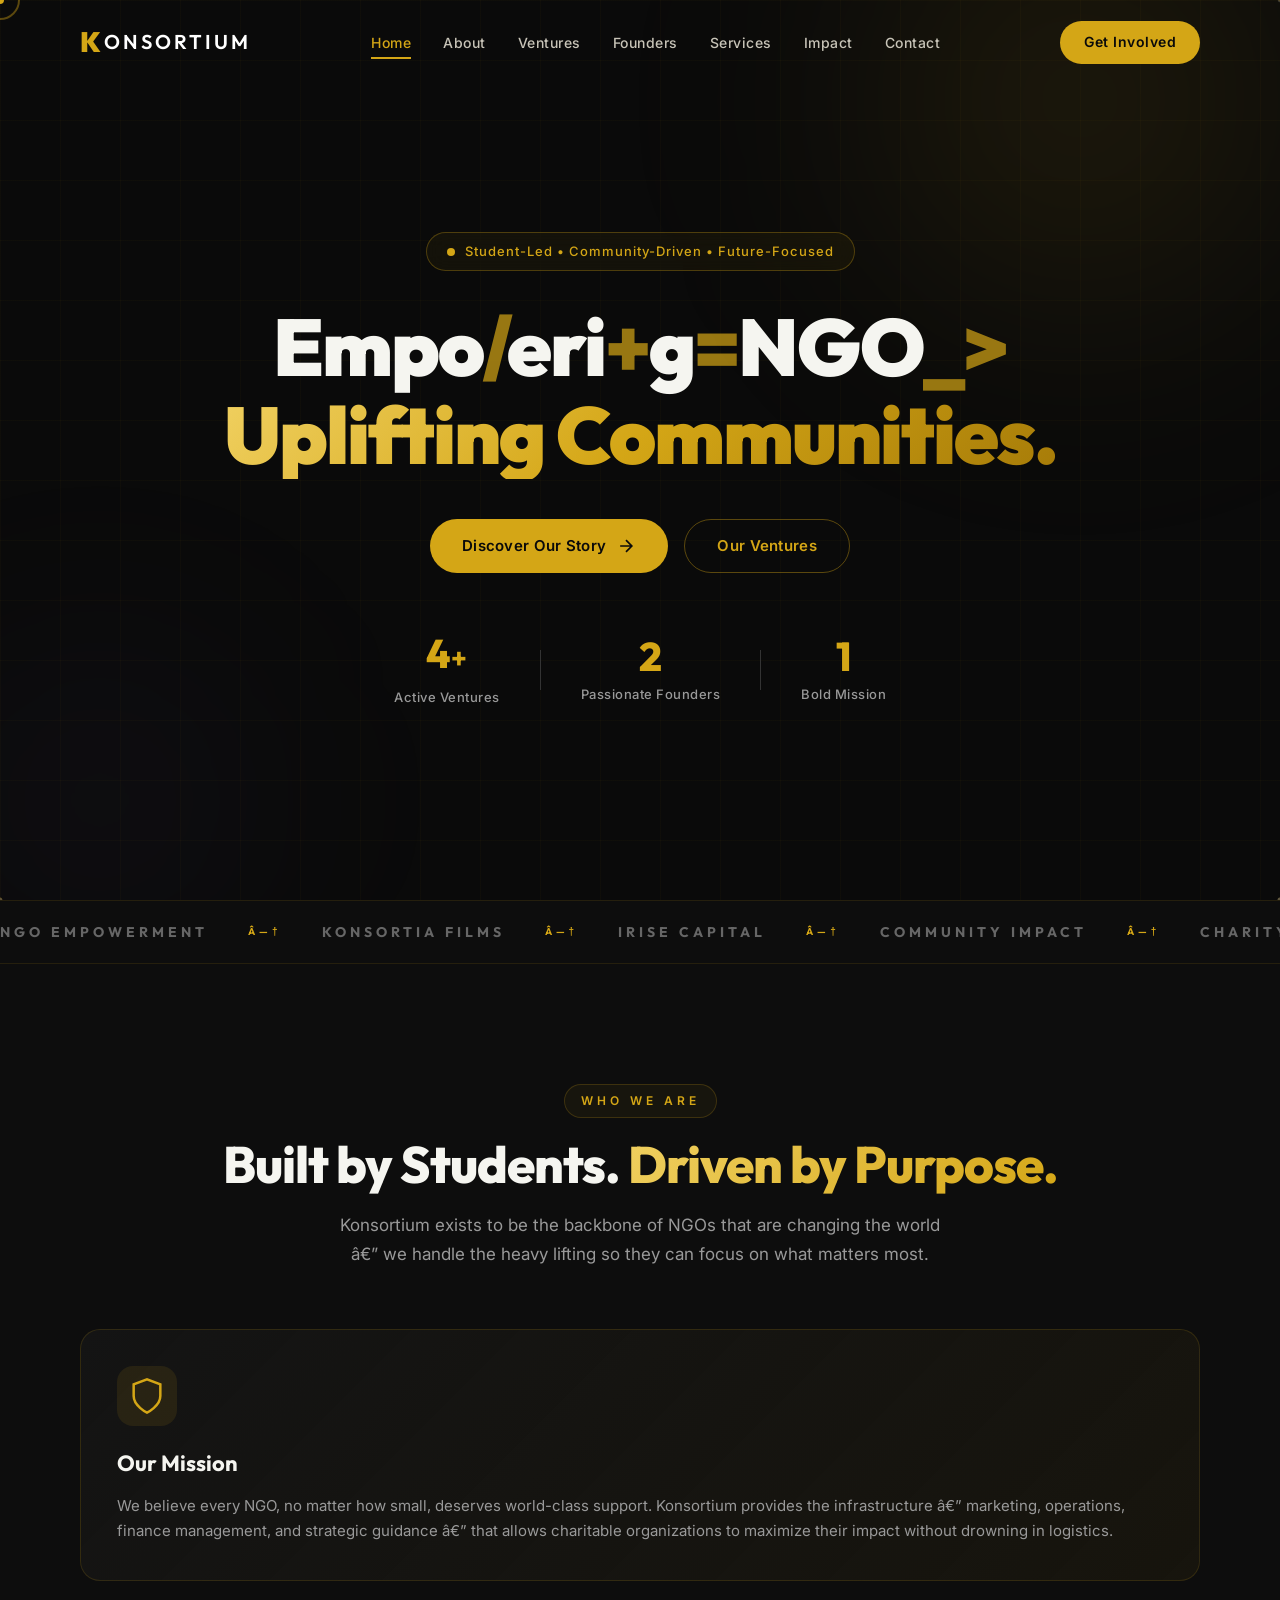
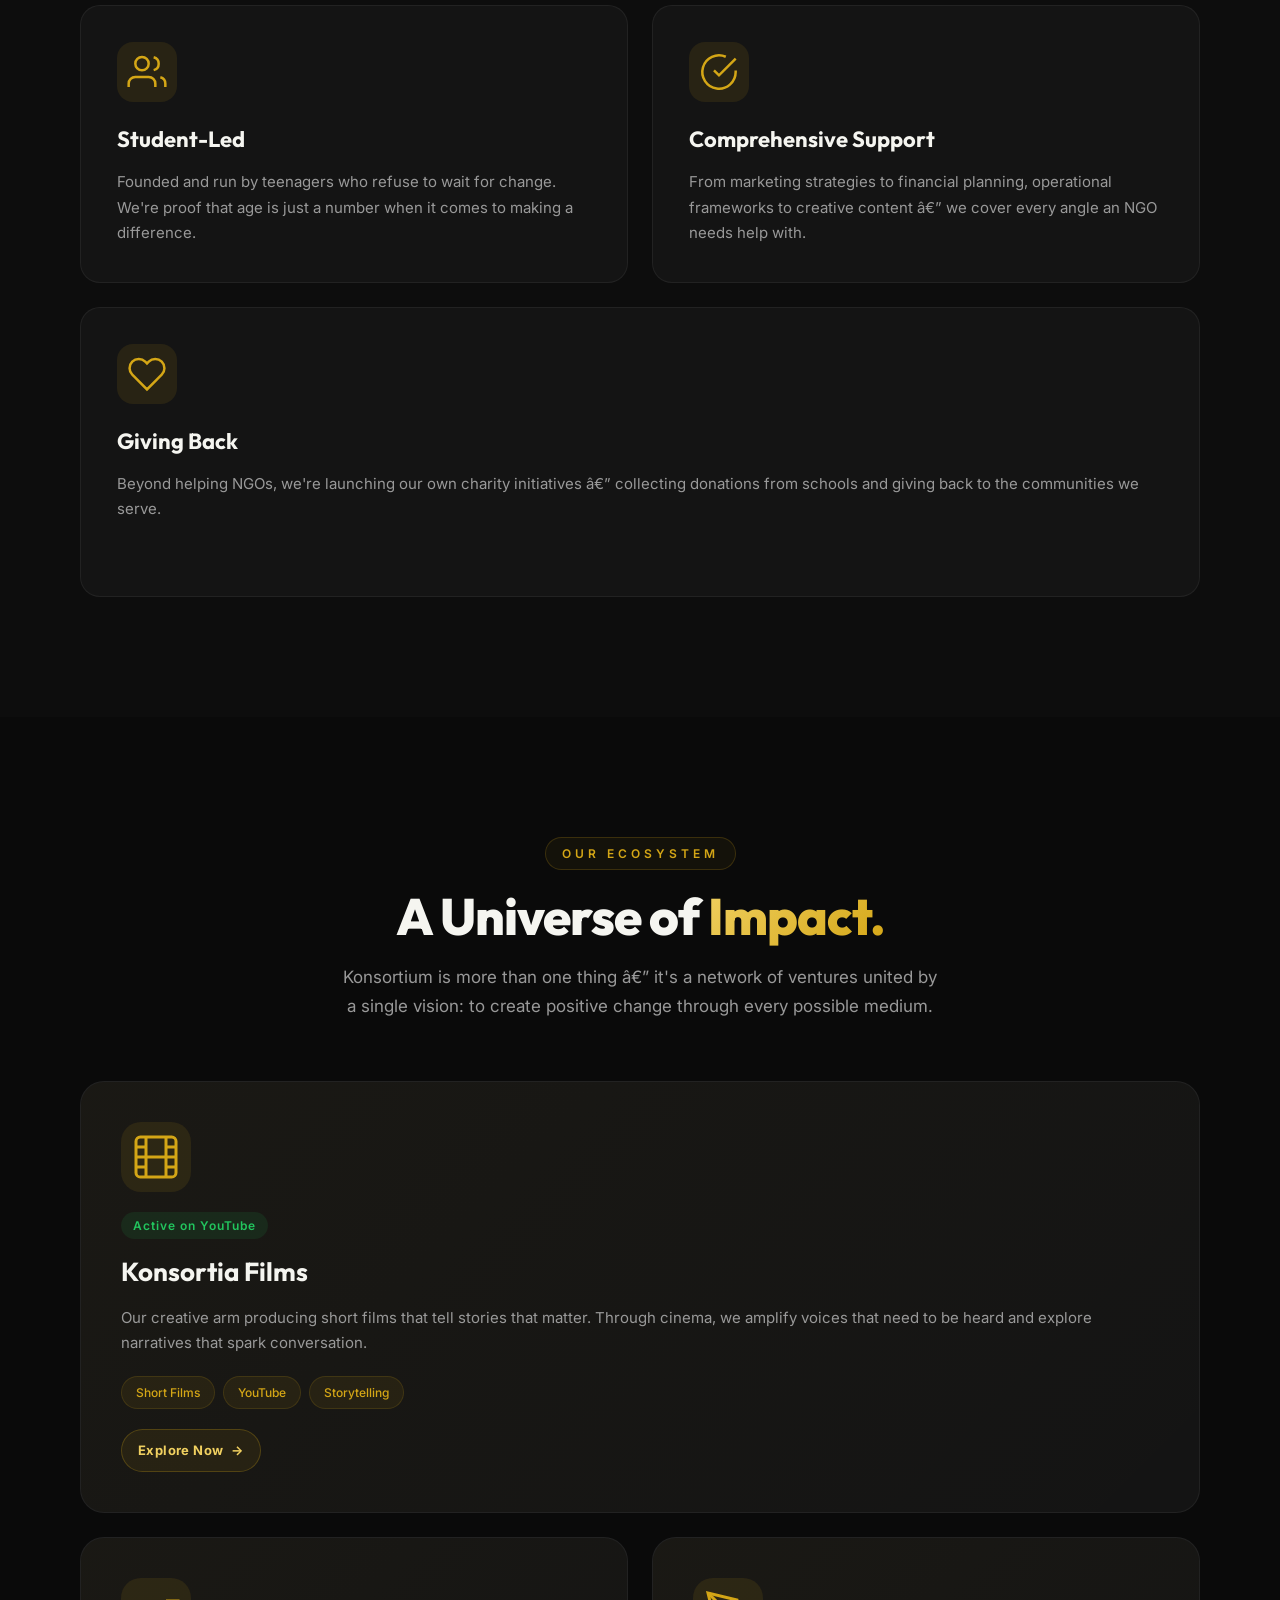
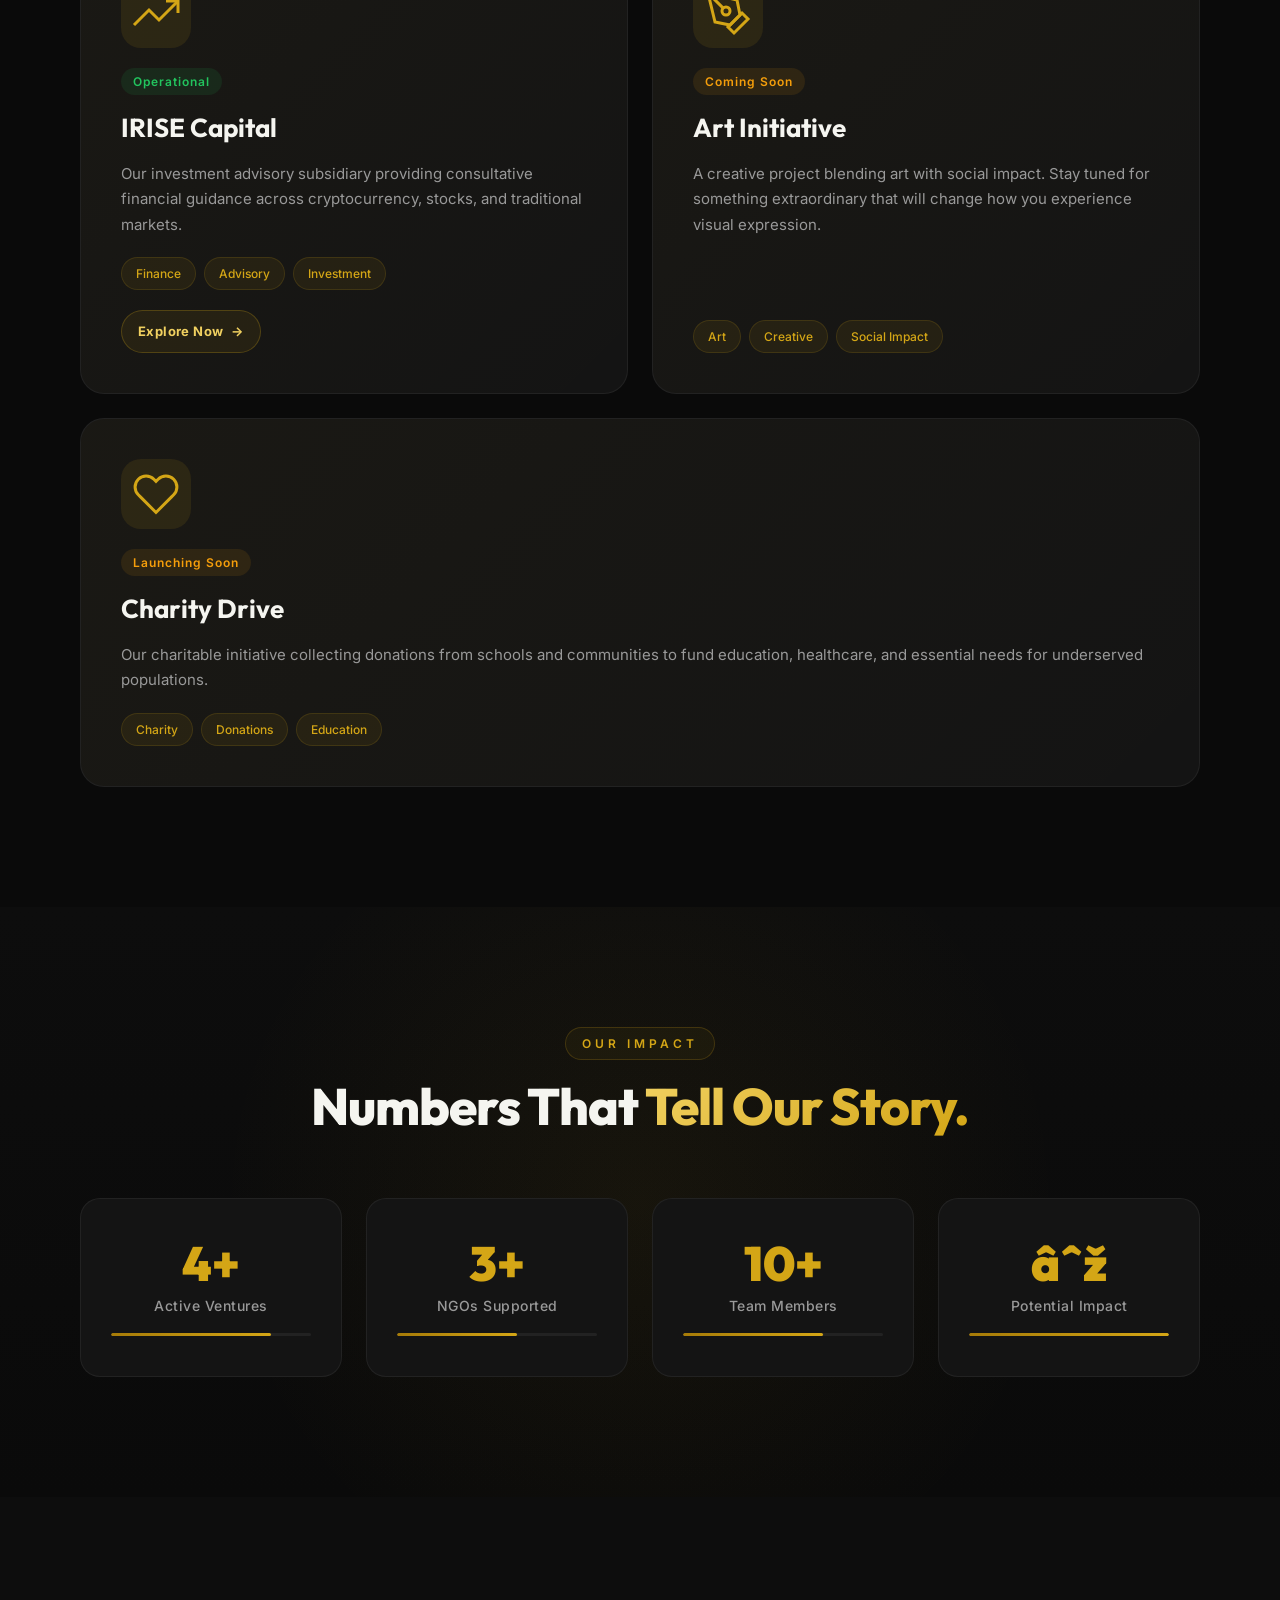
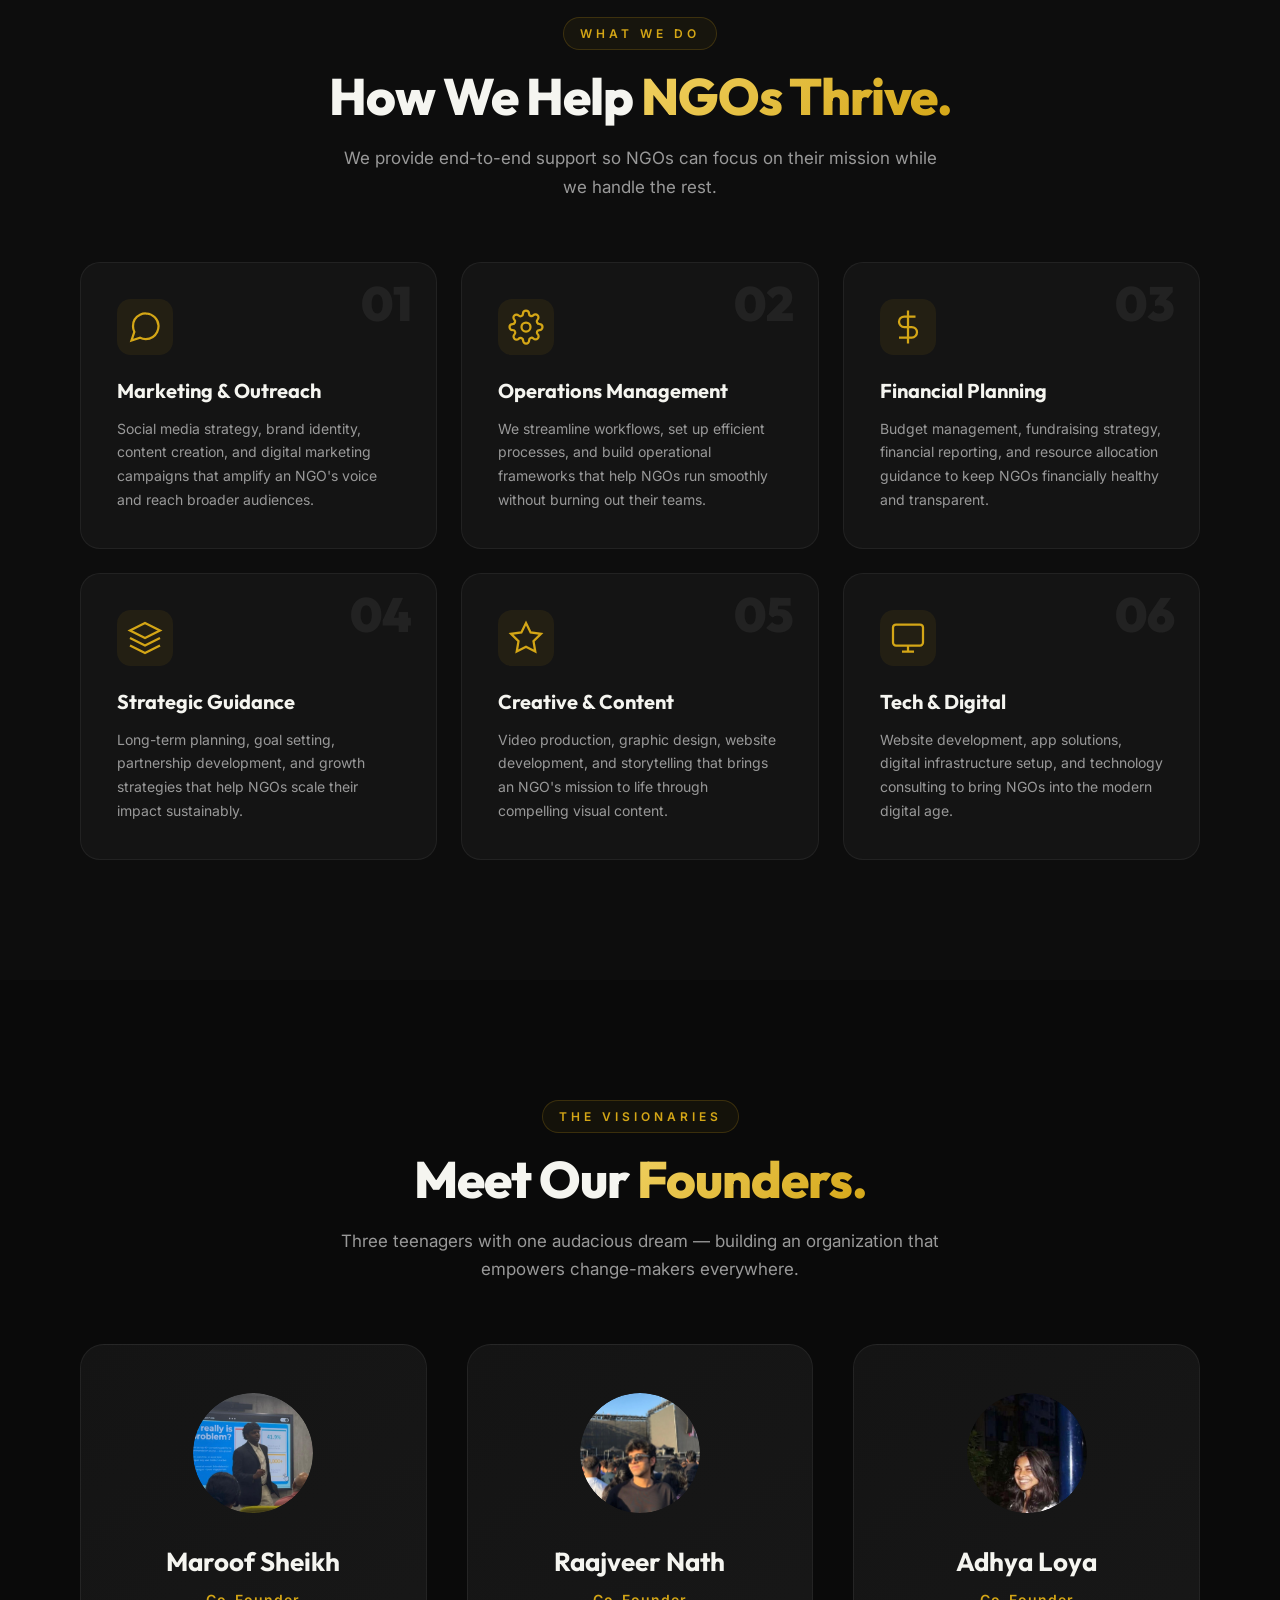
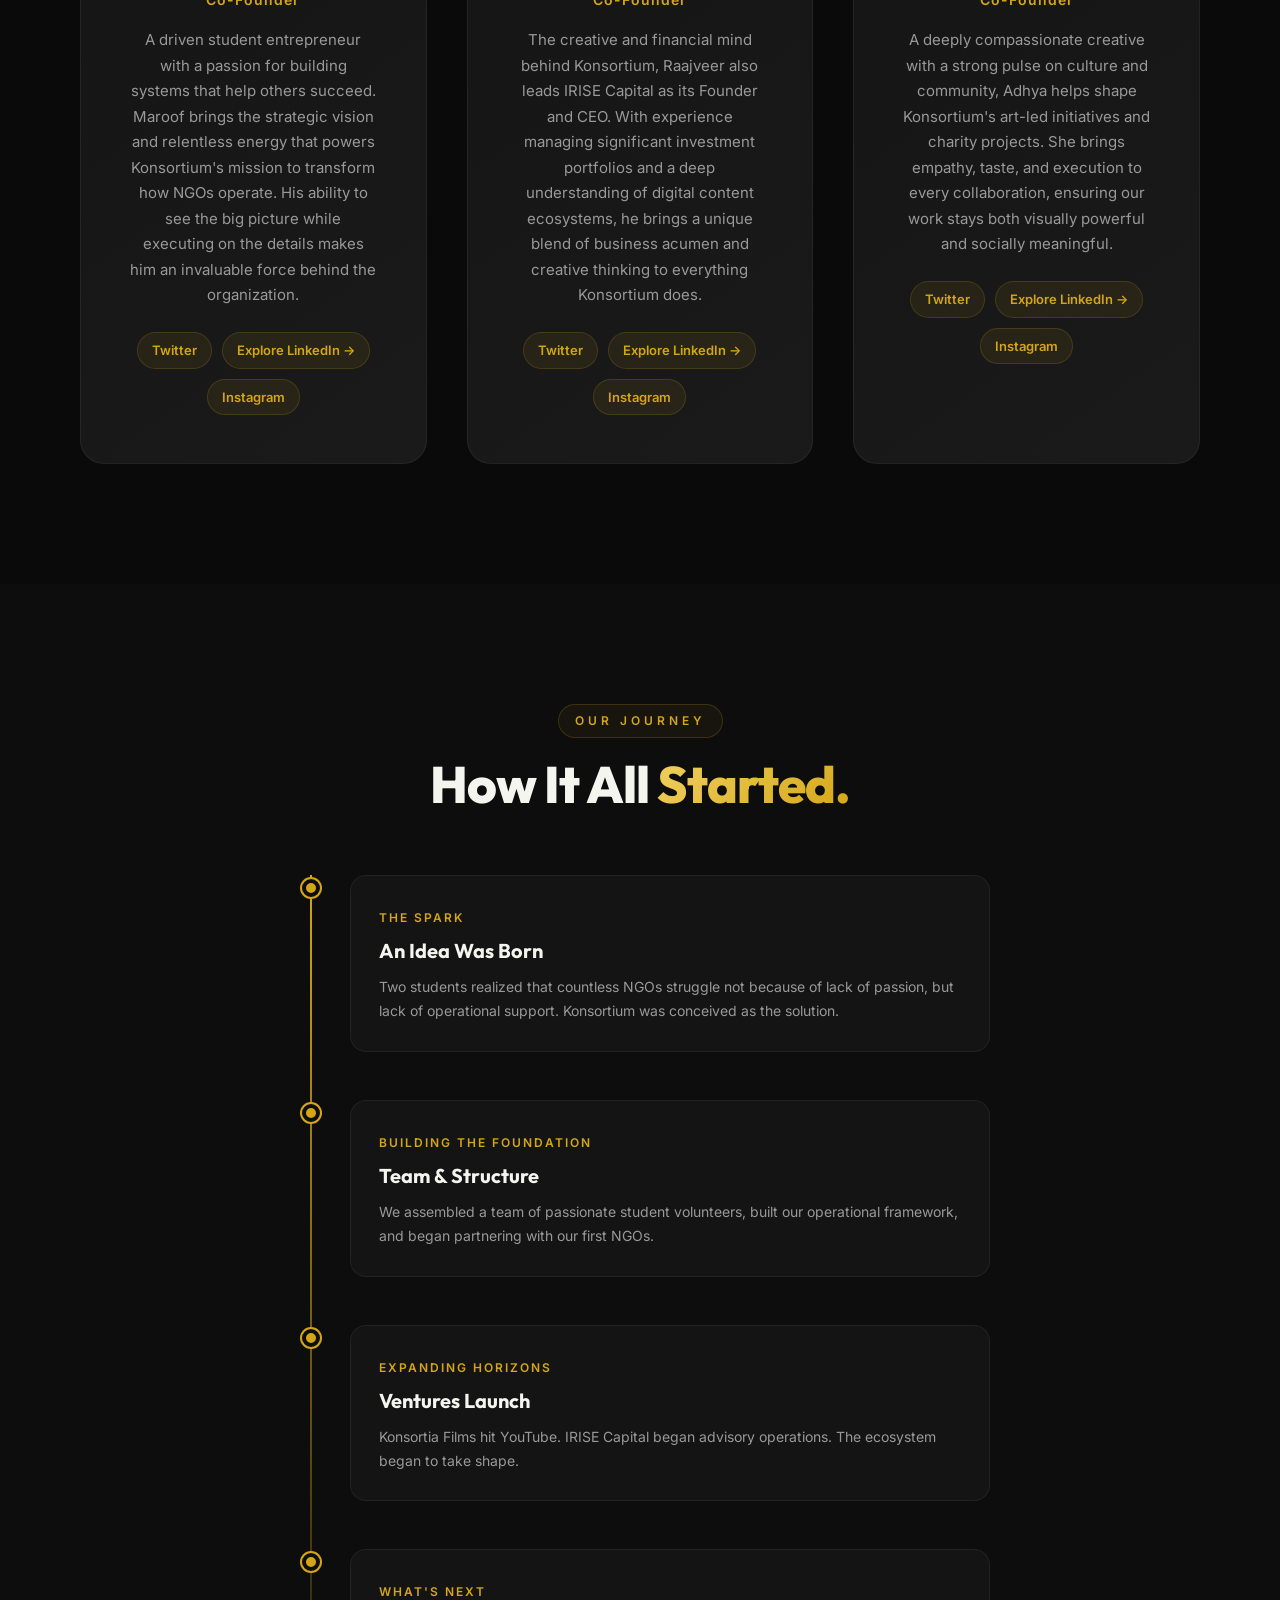
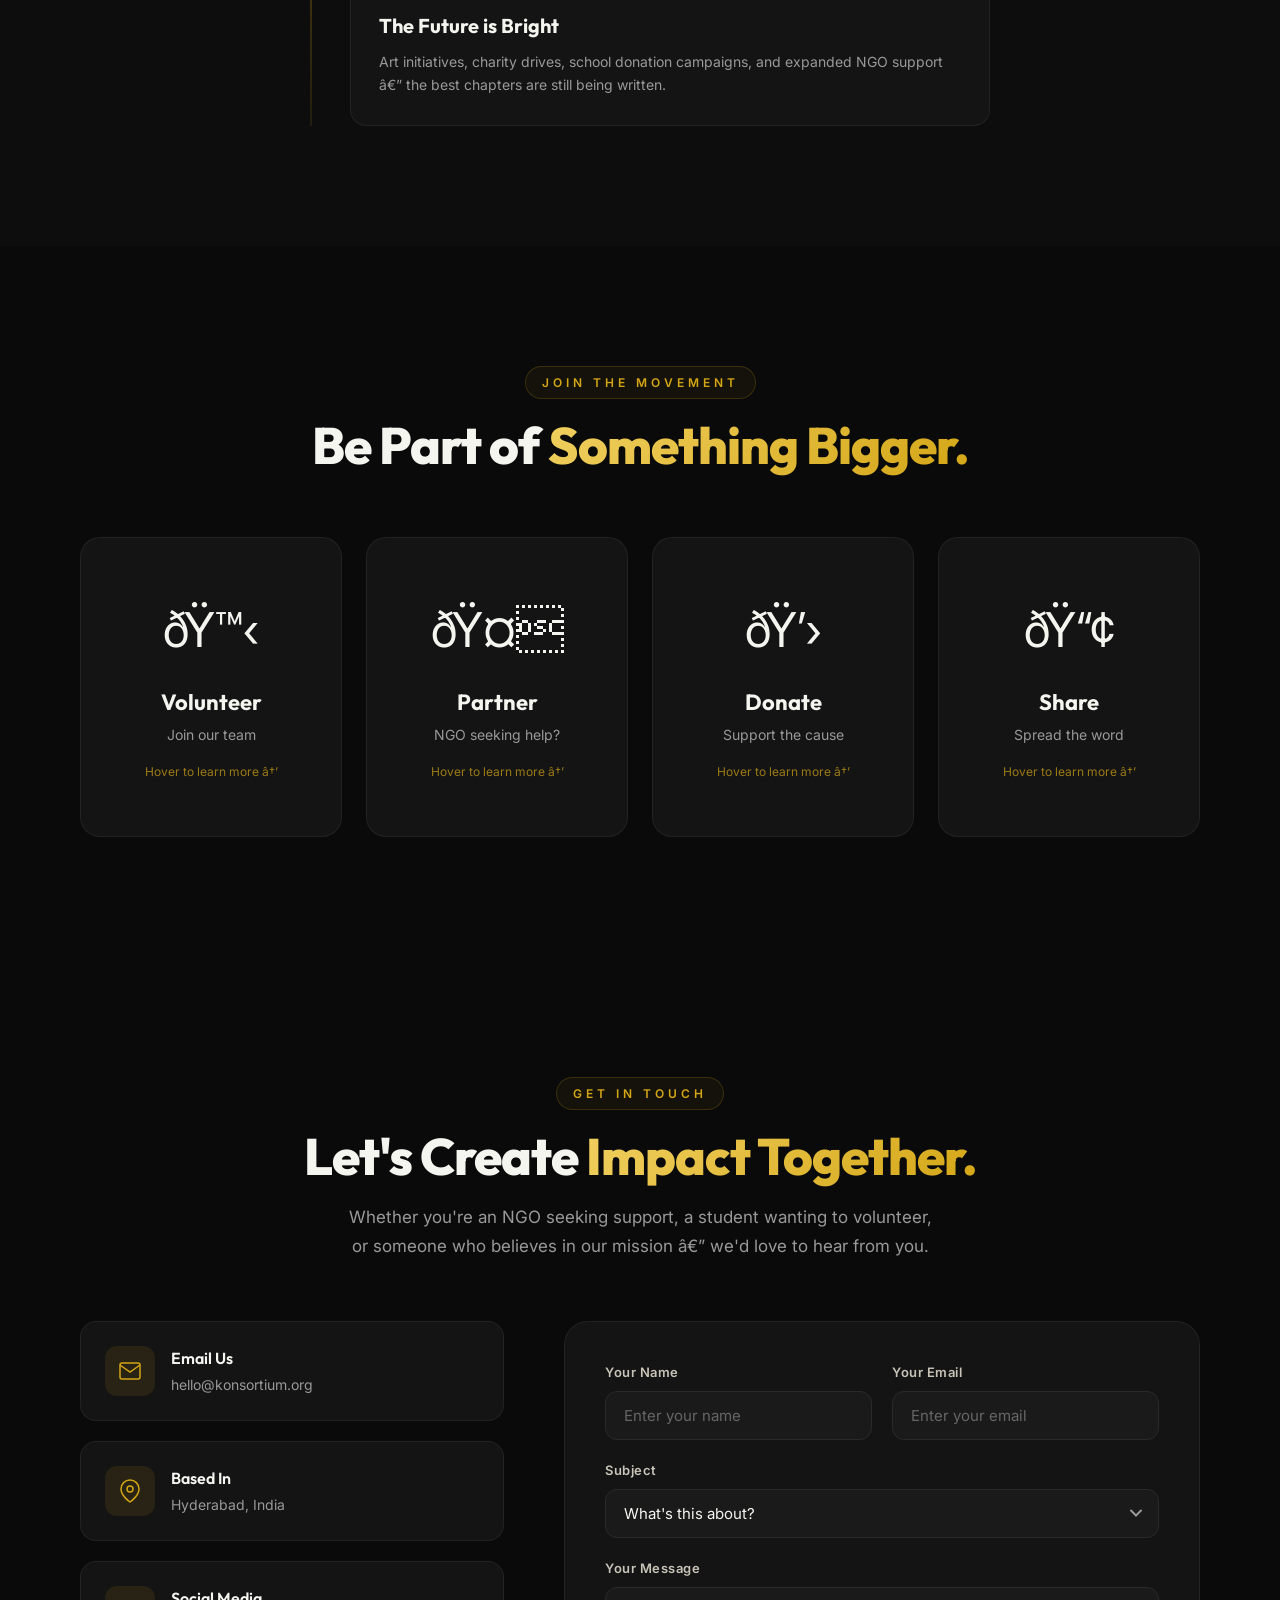
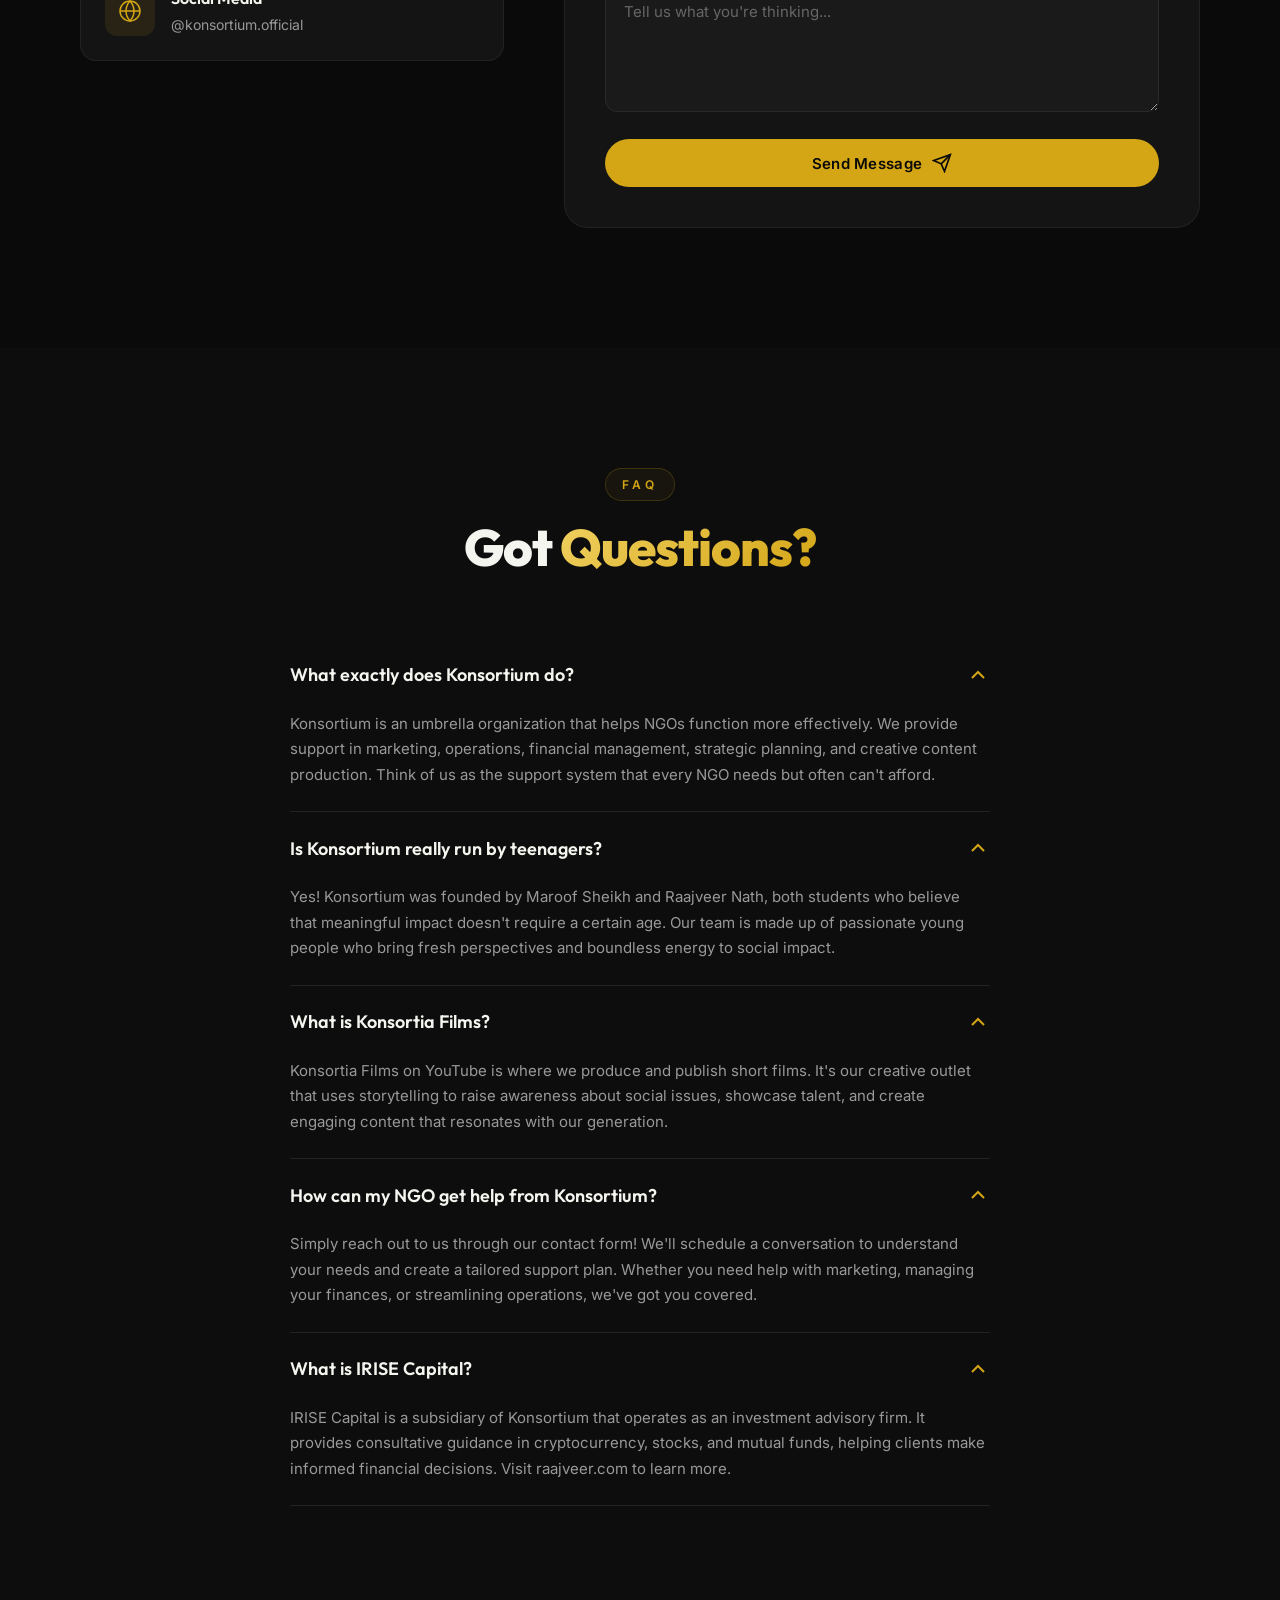
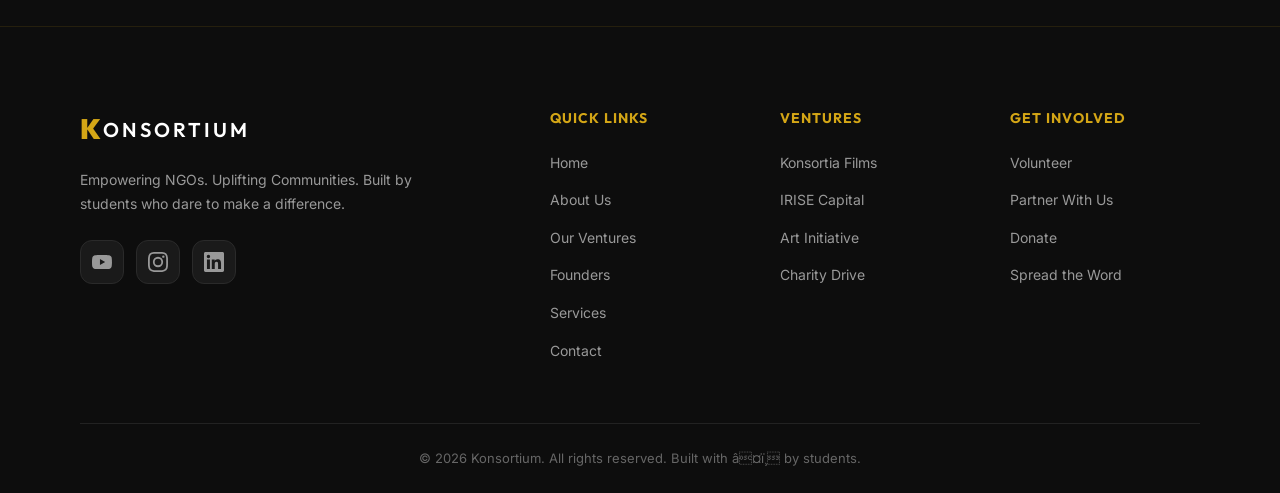
==== commit f8540450: "feat(founders): add Adhya Loya as third co-founder" ====
--- a/index.html
+++ b/index.html
@@ -1,4 +1,4 @@
-<!DOCTYPE html>
+﻿<!DOCTYPE html>
 <html lang="en">
 <head>
     <meta charset="UTF-8">
@@ -88,7 +88,7 @@
                     <span class="hero-title-line hero-title-gold">Uplifting Communities.</span>
                 </h1>
                 <p class="hero-subtitle fade-in">
-                    We are Konsortium — a student-led charitable organization streamlining NGO operations, 
+                    We are Konsortium â€” a student-led charitable organization streamlining NGO operations, 
                     from marketing to finance, while giving back to the communities we serve.
                 </p>
                 <div class="hero-buttons fade-in">
@@ -125,33 +125,33 @@
             <div class="marquee-track">
                 <div class="marquee-content">
                     <span>NGO EMPOWERMENT</span>
-                    <span class="marquee-dot">◆</span>
+                    <span class="marquee-dot">â—†</span>
                     <span>KONSORTIA FILMS</span>
-                    <span class="marquee-dot">◆</span>
+                    <span class="marquee-dot">â—†</span>
                     <span>IRISE CAPITAL</span>
-                    <span class="marquee-dot">◆</span>
+                    <span class="marquee-dot">â—†</span>
                     <span>COMMUNITY IMPACT</span>
-                    <span class="marquee-dot">◆</span>
+                    <span class="marquee-dot">â—†</span>
                     <span>CHARITY & GIVING</span>
-                    <span class="marquee-dot">◆</span>
+                    <span class="marquee-dot">â—†</span>
                     <span>CREATIVE ARTS</span>
-                    <span class="marquee-dot">◆</span>
+                    <span class="marquee-dot">â—†</span>
                     <span>STUDENT LED</span>
-                    <span class="marquee-dot">◆</span>
+                    <span class="marquee-dot">â—†</span>
                     <span>NGO EMPOWERMENT</span>
-                    <span class="marquee-dot">◆</span>
+                    <span class="marquee-dot">â—†</span>
                     <span>KONSORTIA FILMS</span>
-                    <span class="marquee-dot">◆</span>
+                    <span class="marquee-dot">â—†</span>
                     <span>IRISE CAPITAL</span>
-                    <span class="marquee-dot">◆</span>
+                    <span class="marquee-dot">â—†</span>
                     <span>COMMUNITY IMPACT</span>
-                    <span class="marquee-dot">◆</span>
+                    <span class="marquee-dot">â—†</span>
                     <span>CHARITY & GIVING</span>
-                    <span class="marquee-dot">◆</span>
+                    <span class="marquee-dot">â—†</span>
                     <span>CREATIVE ARTS</span>
-                    <span class="marquee-dot">◆</span>
+                    <span class="marquee-dot">â—†</span>
                     <span>STUDENT LED</span>
-                    <span class="marquee-dot">◆</span>
+                    <span class="marquee-dot">â—†</span>
                 </div>
             </div>
         </section>
@@ -162,7 +162,7 @@
                 <div class="section-header reveal">
                     <span class="section-tag">WHO WE ARE</span>
                     <h2 class="section-title">Built by Students. <span class="text-gold">Driven by Purpose.</span></h2>
-                    <p class="section-subtitle">Konsortium exists to be the backbone of NGOs that are changing the world — we handle the heavy lifting so they can focus on what matters most.</p>
+                    <p class="section-subtitle">Konsortium exists to be the backbone of NGOs that are changing the world â€” we handle the heavy lifting so they can focus on what matters most.</p>
                 </div>
                 <div class="about-grid">
                     <div class="about-card about-card-main reveal">
@@ -170,7 +170,7 @@
                             <svg width="40" height="40" viewBox="0 0 24 24" fill="none" stroke="currentColor" stroke-width="1.5"><path d="M12 22s8-4 8-10V5l-8-3-8 3v7c0 6 8 10 8 10z"/></svg>
                         </div>
                         <h3>Our Mission</h3>
-                        <p>We believe every NGO, no matter how small, deserves world-class support. Konsortium provides the infrastructure — marketing, operations, finance management, and strategic guidance — that allows charitable organizations to maximize their impact without drowning in logistics.</p>
+                        <p>We believe every NGO, no matter how small, deserves world-class support. Konsortium provides the infrastructure â€” marketing, operations, finance management, and strategic guidance â€” that allows charitable organizations to maximize their impact without drowning in logistics.</p>
                     </div>
                     <div class="about-card reveal" style="animation-delay: 0.1s">
                         <div class="about-card-icon">
@@ -184,14 +184,14 @@
                             <svg width="40" height="40" viewBox="0 0 24 24" fill="none" stroke="currentColor" stroke-width="1.5"><path d="M22 11.08V12a10 10 0 1 1-5.93-9.14"/><polyline points="22 4 12 14.01 9 11.01"/></svg>
                         </div>
                         <h3>Comprehensive Support</h3>
-                        <p>From marketing strategies to financial planning, operational frameworks to creative content — we cover every angle an NGO needs help with.</p>
+                        <p>From marketing strategies to financial planning, operational frameworks to creative content â€” we cover every angle an NGO needs help with.</p>
                     </div>
                     <div class="about-card about-card-full reveal" style="animation-delay: 0.3s">
                         <div class="about-card-icon">
                             <svg width="40" height="40" viewBox="0 0 24 24" fill="none" stroke="currentColor" stroke-width="1.5"><path d="M20.84 4.61a5.5 5.5 0 0 0-7.78 0L12 5.67l-1.06-1.06a5.5 5.5 0 0 0-7.78 7.78l1.06 1.06L12 21.23l7.78-7.78 1.06-1.06a5.5 5.5 0 0 0 0-7.78z"/></svg>
                         </div>
                         <h3>Giving Back</h3>
-                        <p>Beyond helping NGOs, we're launching our own charity initiatives — collecting donations from schools and giving back to the communities we serve.</p>
+                        <p>Beyond helping NGOs, we're launching our own charity initiatives â€” collecting donations from schools and giving back to the communities we serve.</p>
                     </div>
                 </div>
             </div>
@@ -203,7 +203,7 @@
                 <div class="section-header reveal">
                     <span class="section-tag">OUR ECOSYSTEM</span>
                     <h2 class="section-title">A Universe of <span class="text-gold">Impact.</span></h2>
-                    <p class="section-subtitle">Konsortium is more than one thing — it's a network of ventures united by a single vision: to create positive change through every possible medium.</p>
+                    <p class="section-subtitle">Konsortium is more than one thing â€” it's a network of ventures united by a single vision: to create positive change through every possible medium.</p>
                 </div>
                 <div class="ventures-grid">
                     <div class="venture-card venture-card-large reveal" id="ventureFilms">
@@ -220,6 +220,10 @@
                                 <a href="https://www.youtube.com/@konsortiafilms" target="_blank" rel="noopener noreferrer">YouTube</a>
                                 <span>Storytelling</span>
                             </div>
+                            <a href="https://www.youtube.com/@konsortiafilms" target="_blank" rel="noopener noreferrer" class="venture-explore-link">
+                                <span>Explore Now</span>
+                                <span aria-hidden="true">&rarr;</span>
+                            </a>
                         </div>
                     </div>
                     <div class="venture-card reveal" id="ventureIrise" style="animation-delay: 0.15s">
@@ -236,6 +240,10 @@
                                 <a href="https://raajveer.com/" target="_blank" rel="noopener noreferrer">Advisory</a>
                                 <span>Investment</span>
                             </div>
+                            <a href="https://raajveer.com/" target="_blank" rel="noopener noreferrer" class="venture-explore-link">
+                                <span>Explore Now</span>
+                                <span aria-hidden="true">&rarr;</span>
+                            </a>
                         </div>
                     </div>
                     <div class="venture-card reveal" id="ventureArt" style="animation-delay: 0.25s">
@@ -299,7 +307,7 @@
                         <div class="impact-bar"><div class="impact-bar-fill" style="width: 70%"></div></div>
                     </div>
                     <div class="impact-card reveal" style="animation-delay: 0.3s">
-                        <div class="impact-number">∞</div>
+                        <div class="impact-number">âˆž</div>
                         <div class="impact-label">Potential Impact</div>
                         <div class="impact-bar"><div class="impact-bar-fill" style="width: 100%"></div></div>
                     </div>
@@ -368,27 +376,27 @@
             </div>
         </section>
 
-        <!-- Founders Section -->
+                <!-- Founders Section -->
         <section class="section founders-section" id="founders">
             <div class="section-container">
                 <div class="section-header reveal">
                     <span class="section-tag">THE VISIONARIES</span>
                     <h2 class="section-title">Meet Our <span class="text-gold">Founders.</span></h2>
-                    <p class="section-subtitle">Two teenagers with one audacious dream — building an organization that empowers change-makers everywhere.</p>
+                    <p class="section-subtitle">Three teenagers with one audacious dream — building an organization that empowers change-makers everywhere.</p>
                 </div>
                 <div class="founders-grid">
                     <div class="founder-card reveal" id="founderMaroof">
                         <div class="founder-avatar">
-                            <img src="maroof.jpg" alt="Maroof Sheik - Co-Founder of Konsortium" class="founder-avatar-img">
+                            <img src="maroof.jpg" alt="Maroof Sheikh - Co-Founder of Konsortium" class="founder-avatar-img">
                             <div class="founder-avatar-ring"></div>
                         </div>
                         <div class="founder-info">
-                            <h3>Maroof Sheik</h3>
+                            <h3>Maroof Sheikh</h3>
                             <span class="founder-role">Co-Founder</span>
                             <p class="founder-bio">A driven student entrepreneur with a passion for building systems that help others succeed. Maroof brings the strategic vision and relentless energy that powers Konsortium's mission to transform how NGOs operate. His ability to see the big picture while executing on the details makes him an invaluable force behind the organization.</p>
                             <div class="founder-socials">
                                 <a href="#" class="founder-social-link" id="maroofTwitter">Twitter</a>
-                                <a href="https://linkedin.com/in/maroof-a-sheikh-118a27365" target="_blank" rel="noopener noreferrer" class="founder-social-link" id="maroofLinkedin">LinkedIn</a>
+                                <a href="https://www.linkedin.com/in/maroof-a-sheikh-118a27365" target="_blank" rel="noopener noreferrer" class="founder-social-link" id="maroofLinkedin">Explore LinkedIn &rarr;</a>
                                 <a href="#" class="founder-social-link" id="maroofInstagram">Instagram</a>
                             </div>
                         </div>
@@ -404,8 +412,24 @@
                             <p class="founder-bio">The creative and financial mind behind Konsortium, Raajveer also leads IRISE Capital as its Founder and CEO. With experience managing significant investment portfolios and a deep understanding of digital content ecosystems, he brings a unique blend of business acumen and creative thinking to everything Konsortium does.</p>
                             <div class="founder-socials">
                                 <a href="#" class="founder-social-link" id="raajveerTwitter">Twitter</a>
-                                <a href="https://www.linkedin.com/in/raajveernath" target="_blank" rel="noopener noreferrer" class="founder-social-link" id="raajveerLinkedin">LinkedIn</a>
+                                <a href="https://www.linkedin.com/in/raajveernath" target="_blank" rel="noopener noreferrer" class="founder-social-link" id="raajveerLinkedin">Explore LinkedIn &rarr;</a>
                                 <a href="#" class="founder-social-link" id="raajveerInstagram">Instagram</a>
+                            </div>
+                        </div>
+                    </div>
+                    <div class="founder-card reveal" style="animation-delay: 0.4s" id="founderAdhya">
+                        <div class="founder-avatar">
+                            <img src="adhya.jpg" alt="Adhya Loya - Co-Founder of Konsortium" class="founder-avatar-img">
+                            <div class="founder-avatar-ring"></div>
+                        </div>
+                        <div class="founder-info">
+                            <h3>Adhya Loya</h3>
+                            <span class="founder-role">Co-Founder</span>
+                            <p class="founder-bio">A deeply compassionate creative with a strong pulse on culture and community, Adhya helps shape Konsortium's art-led initiatives and charity projects. She brings empathy, taste, and execution to every collaboration, ensuring our work stays both visually powerful and socially meaningful.</p>
+                            <div class="founder-socials">
+                                <a href="#" class="founder-social-link" id="adhyaTwitter">Twitter</a>
+                                <a href="#" class="founder-social-link" id="adhyaLinkedin">Explore LinkedIn &rarr;</a>
+                                <a href="#" class="founder-social-link" id="adhyaInstagram">Instagram</a>
                             </div>
                         </div>
                     </div>
@@ -451,7 +475,7 @@
                         <div class="timeline-content">
                             <span class="timeline-date">What's Next</span>
                             <h3>The Future is Bright</h3>
-                            <p>Art initiatives, charity drives, school donation campaigns, and expanded NGO support — the best chapters are still being written.</p>
+                            <p>Art initiatives, charity drives, school donation campaigns, and expanded NGO support â€” the best chapters are still being written.</p>
                         </div>
                     </div>
                 </div>
@@ -468,22 +492,22 @@
                 <div class="interactive-cards">
                     <div class="interactive-card reveal" id="interactiveVolunteer">
                         <div class="interactive-card-front">
-                            <div class="interactive-emoji">🙋</div>
+                            <div class="interactive-emoji">ðŸ™‹</div>
                             <h3>Volunteer</h3>
                             <p>Join our team</p>
-                            <span class="flip-hint">Hover to learn more →</span>
+                            <span class="flip-hint">Hover to learn more â†’</span>
                         </div>
                         <div class="interactive-card-back">
                             <h3>Volunteer With Us</h3>
-                            <p>Whether you're a student passionate about social change, marketing, finance, or content creation — there's a place for you at Konsortium. No experience required, just passion.</p>
+                            <p>Whether you're a student passionate about social change, marketing, finance, or content creation â€” there's a place for you at Konsortium. No experience required, just passion.</p>
                         </div>
                     </div>
                     <div class="interactive-card reveal" style="animation-delay: 0.1s" id="interactivePartner">
                         <div class="interactive-card-front">
-                            <div class="interactive-emoji">🤝</div>
+                            <div class="interactive-emoji">ðŸ¤</div>
                             <h3>Partner</h3>
                             <p>NGO seeking help?</p>
-                            <span class="flip-hint">Hover to learn more →</span>
+                            <span class="flip-hint">Hover to learn more â†’</span>
                         </div>
                         <div class="interactive-card-back">
                             <h3>Partner With Us</h3>
@@ -492,10 +516,10 @@
                     </div>
                     <div class="interactive-card reveal" style="animation-delay: 0.2s" id="interactiveDonate">
                         <div class="interactive-card-front">
-                            <div class="interactive-emoji">💛</div>
+                            <div class="interactive-emoji">ðŸ’›</div>
                             <h3>Donate</h3>
                             <p>Support the cause</p>
-                            <span class="flip-hint">Hover to learn more →</span>
+                            <span class="flip-hint">Hover to learn more â†’</span>
                         </div>
                         <div class="interactive-card-back">
                             <h3>Support Our Mission</h3>
@@ -504,10 +528,10 @@
                     </div>
                     <div class="interactive-card reveal" style="animation-delay: 0.3s" id="interactiveSpread">
                         <div class="interactive-card-front">
-                            <div class="interactive-emoji">📢</div>
+                            <div class="interactive-emoji">ðŸ“¢</div>
                             <h3>Share</h3>
                             <p>Spread the word</p>
-                            <span class="flip-hint">Hover to learn more →</span>
+                            <span class="flip-hint">Hover to learn more â†’</span>
                         </div>
                         <div class="interactive-card-back">
                             <h3>Spread The Word</h3>
@@ -525,7 +549,7 @@
                 <div class="section-header reveal">
                     <span class="section-tag">GET IN TOUCH</span>
                     <h2 class="section-title">Let's Create <span class="text-gold">Impact Together.</span></h2>
-                    <p class="section-subtitle">Whether you're an NGO seeking support, a student wanting to volunteer, or someone who believes in our mission — we'd love to hear from you.</p>
+                    <p class="section-subtitle">Whether you're an NGO seeking support, a student wanting to volunteer, or someone who believes in our mission â€” we'd love to hear from you.</p>
                 </div>
                 <div class="contact-grid">
                     <div class="contact-info reveal">
@@ -615,7 +639,7 @@
                             <svg class="faq-chevron" width="24" height="24" viewBox="0 0 24 24" fill="none" stroke="currentColor" stroke-width="2"><polyline points="6 9 12 15 18 9"/></svg>
                         </button>
                         <div class="faq-answer">
-                            <p>Yes! Konsortium was founded by Maroof Sheik and Raajveer Nath, both students who believe that meaningful impact doesn't require a certain age. Our team is made up of passionate young people who bring fresh perspectives and boundless energy to social impact.</p>
+                            <p>Yes! Konsortium was founded by Maroof Sheikh and Raajveer Nath, both students who believe that meaningful impact doesn't require a certain age. Our team is made up of passionate young people who bring fresh perspectives and boundless energy to social impact.</p>
                         </div>
                     </div>
                     <div class="faq-item reveal" id="faq3">
@@ -705,7 +729,7 @@
                 </div>
             </div>
             <div class="footer-bottom">
-                <p>&copy; 2026 Konsortium. All rights reserved. Built with ❤️ by students.</p>
+                <p>&copy; 2026 Konsortium. All rights reserved. Built with â¤ï¸ by students.</p>
             </div>
         </div>
     </footer>
@@ -718,3 +742,4 @@
     <script src="script.js"></script>
 </body>
 </html>
+
--- a/styles.css
+++ b/styles.css
@@ -962,6 +962,30 @@
     border: 1px solid rgba(212, 166, 22, 0.15);
 }
 
+.venture-explore-link {
+    margin-top: 20px;
+    display: inline-flex;
+    align-items: center;
+    gap: 8px;
+    width: fit-content;
+    padding: 10px 16px;
+    border-radius: 999px;
+    border: 1px solid rgba(212, 166, 22, 0.25);
+    background: rgba(212, 166, 22, 0.08);
+    color: var(--gold-light);
+    font-size: 13px;
+    font-weight: 700;
+    letter-spacing: 0.4px;
+    transition: all var(--transition-fast);
+}
+
+.venture-explore-link:hover {
+    background: var(--gold);
+    border-color: var(--gold);
+    color: var(--black);
+    transform: translateY(-1px);
+}
+
 /* --- Impact Section --- */
 .impact-section {
     background: linear-gradient(180deg, var(--dark-900), var(--black));
@@ -1129,7 +1153,7 @@
 
 .founders-grid {
     display: grid;
-    grid-template-columns: repeat(2, 1fr);
+    grid-template-columns: repeat(3, 1fr);
     gap: 40px;
 }
 
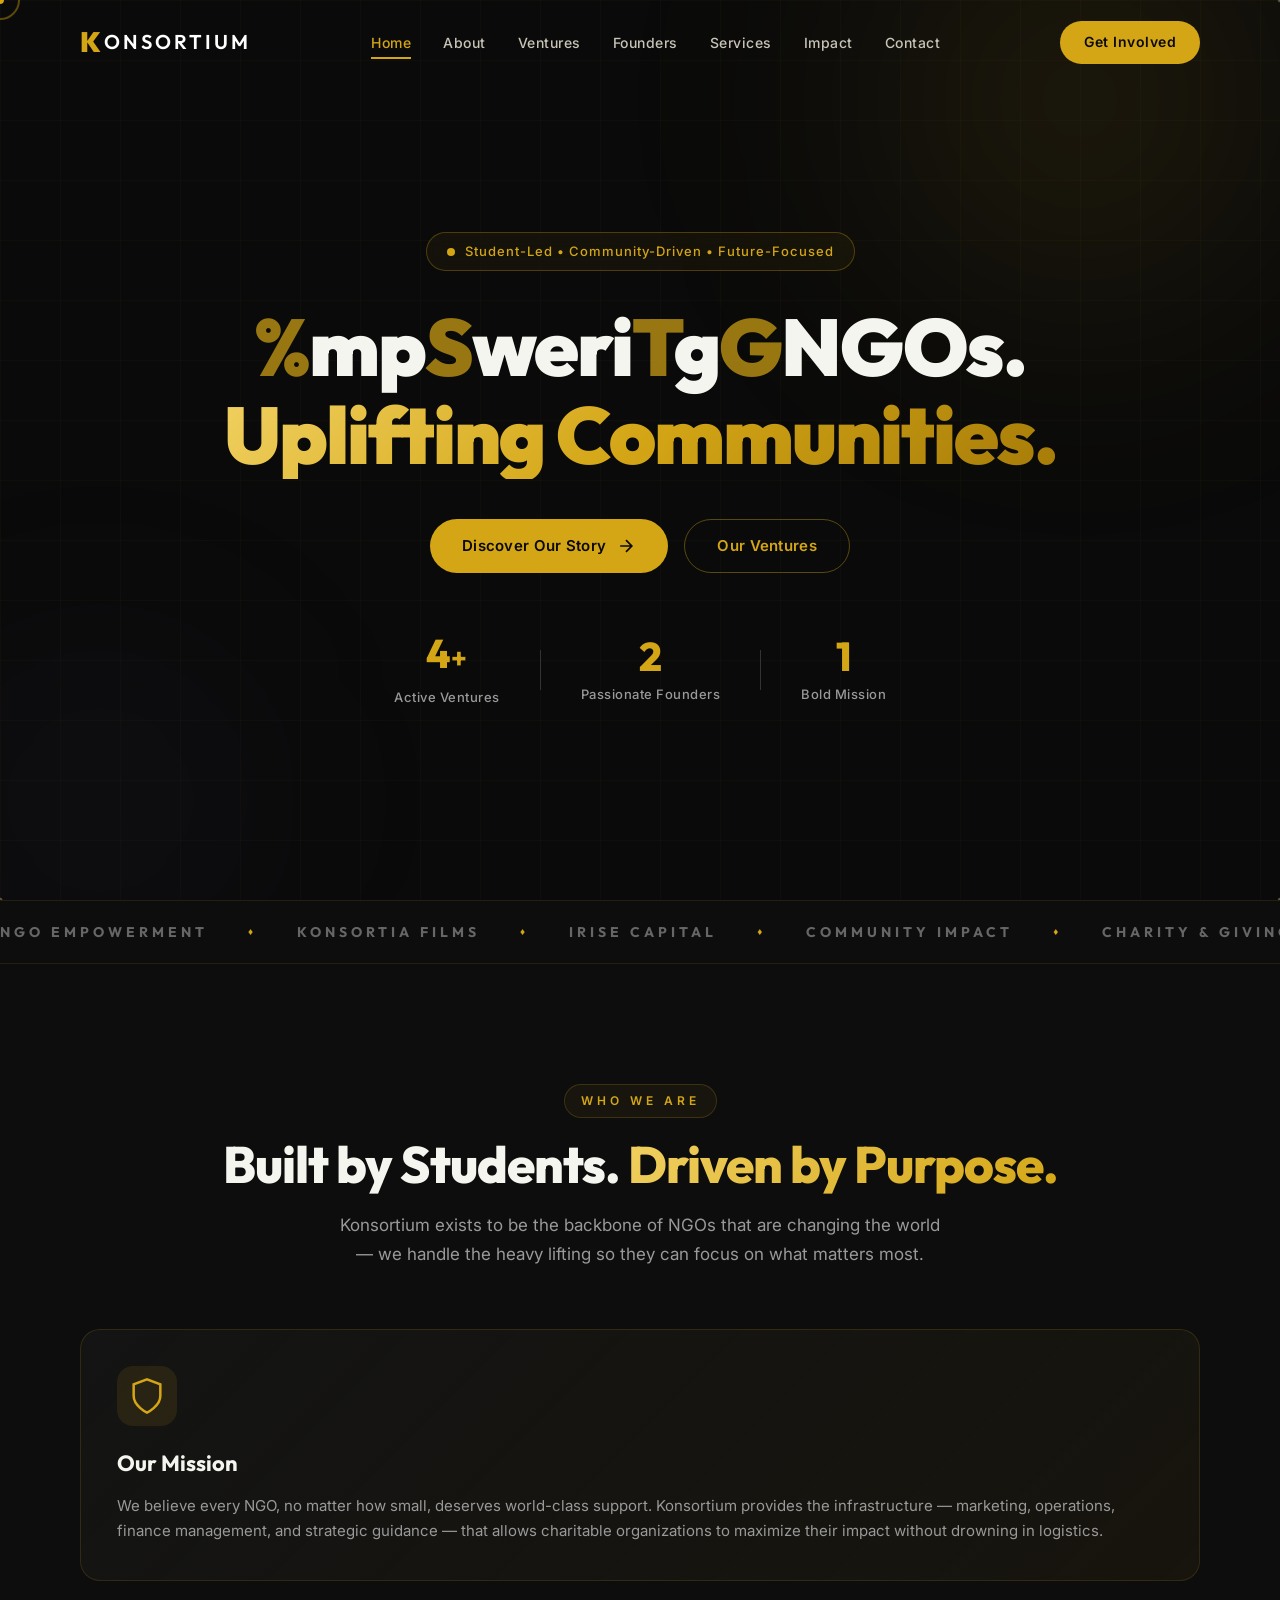
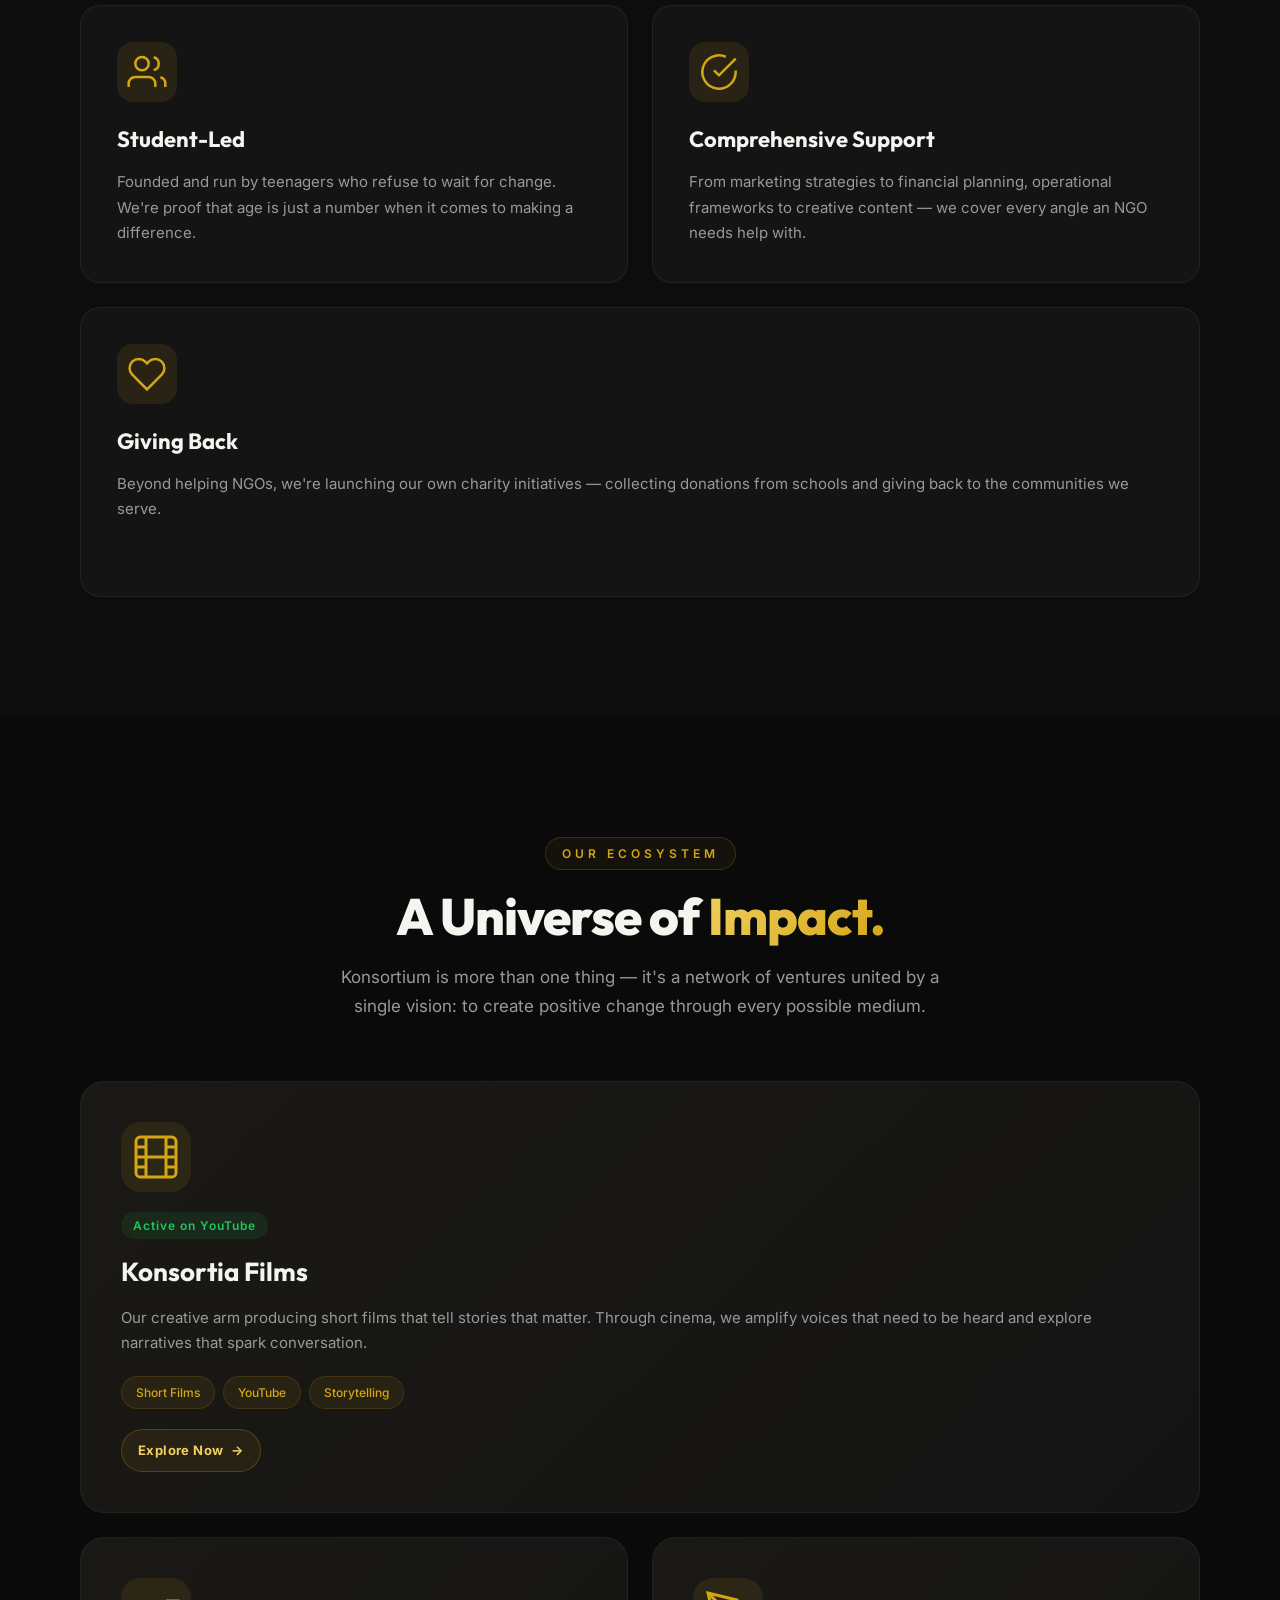
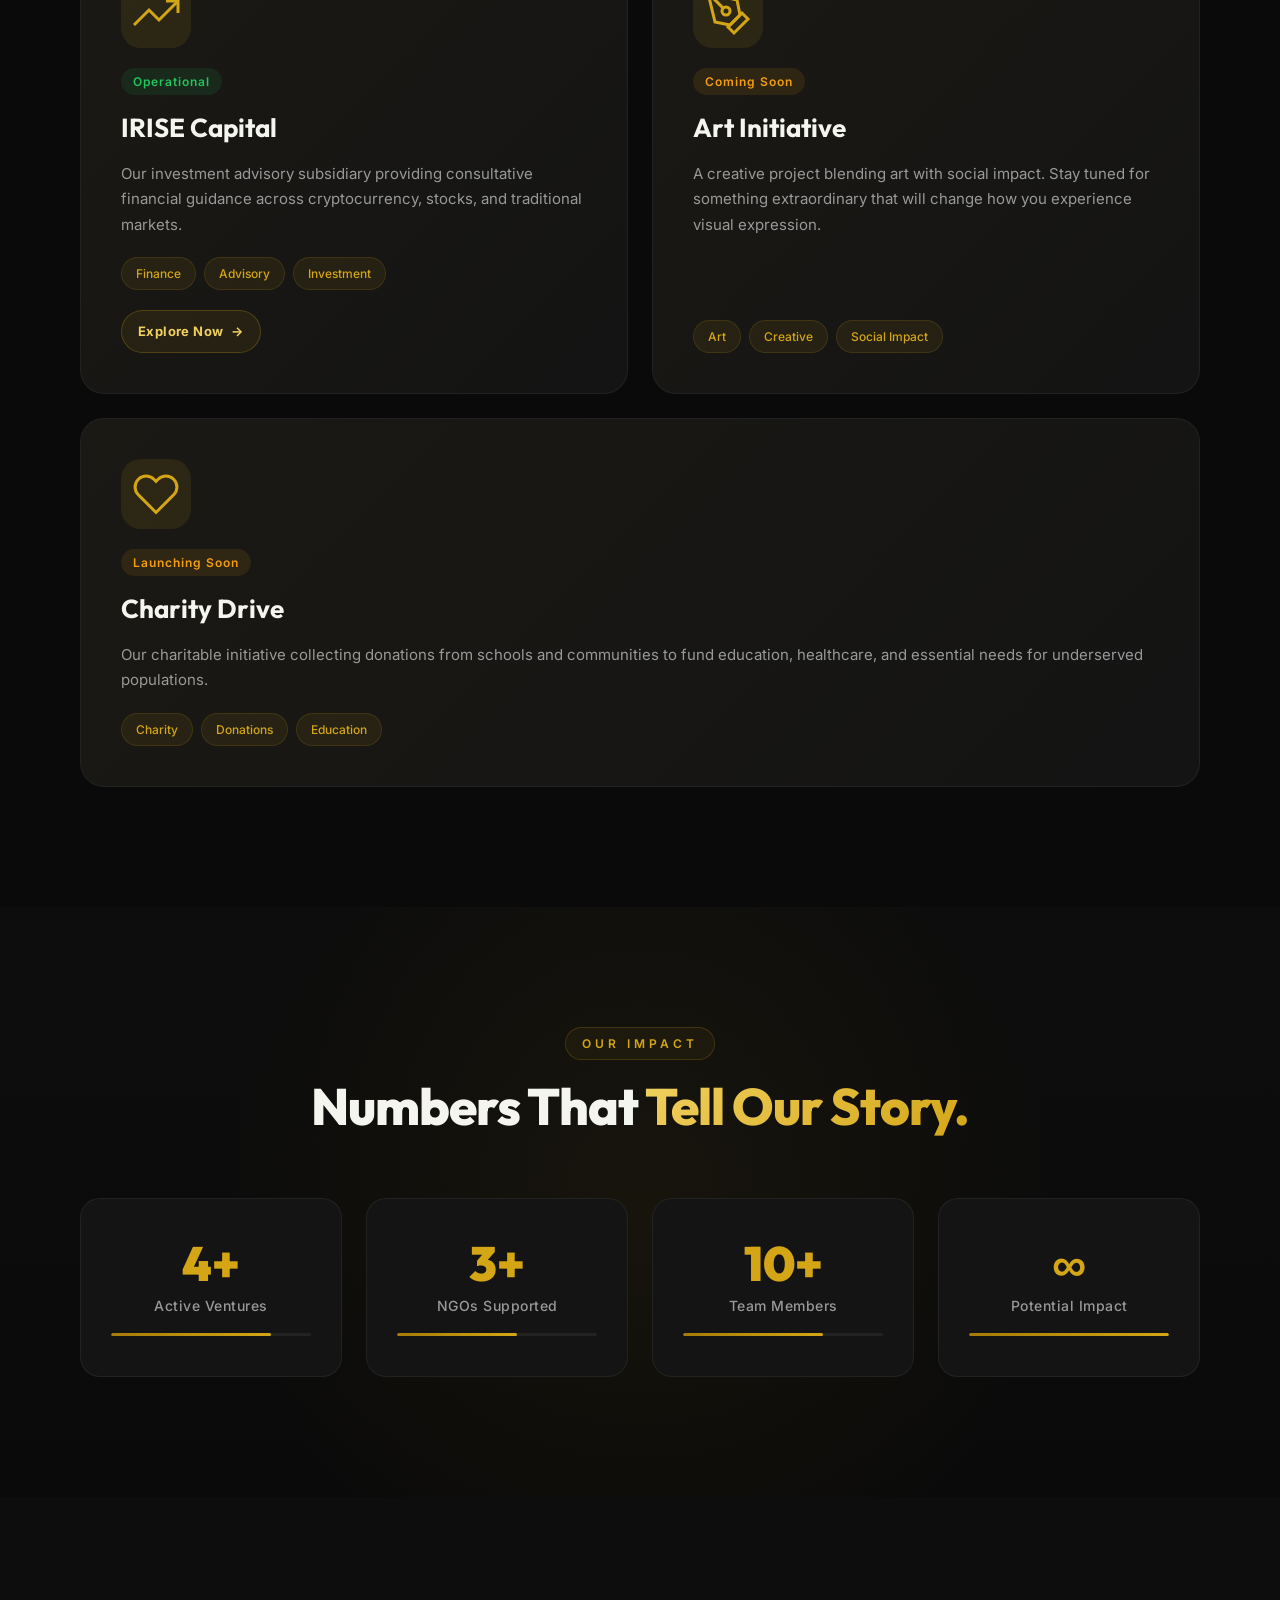
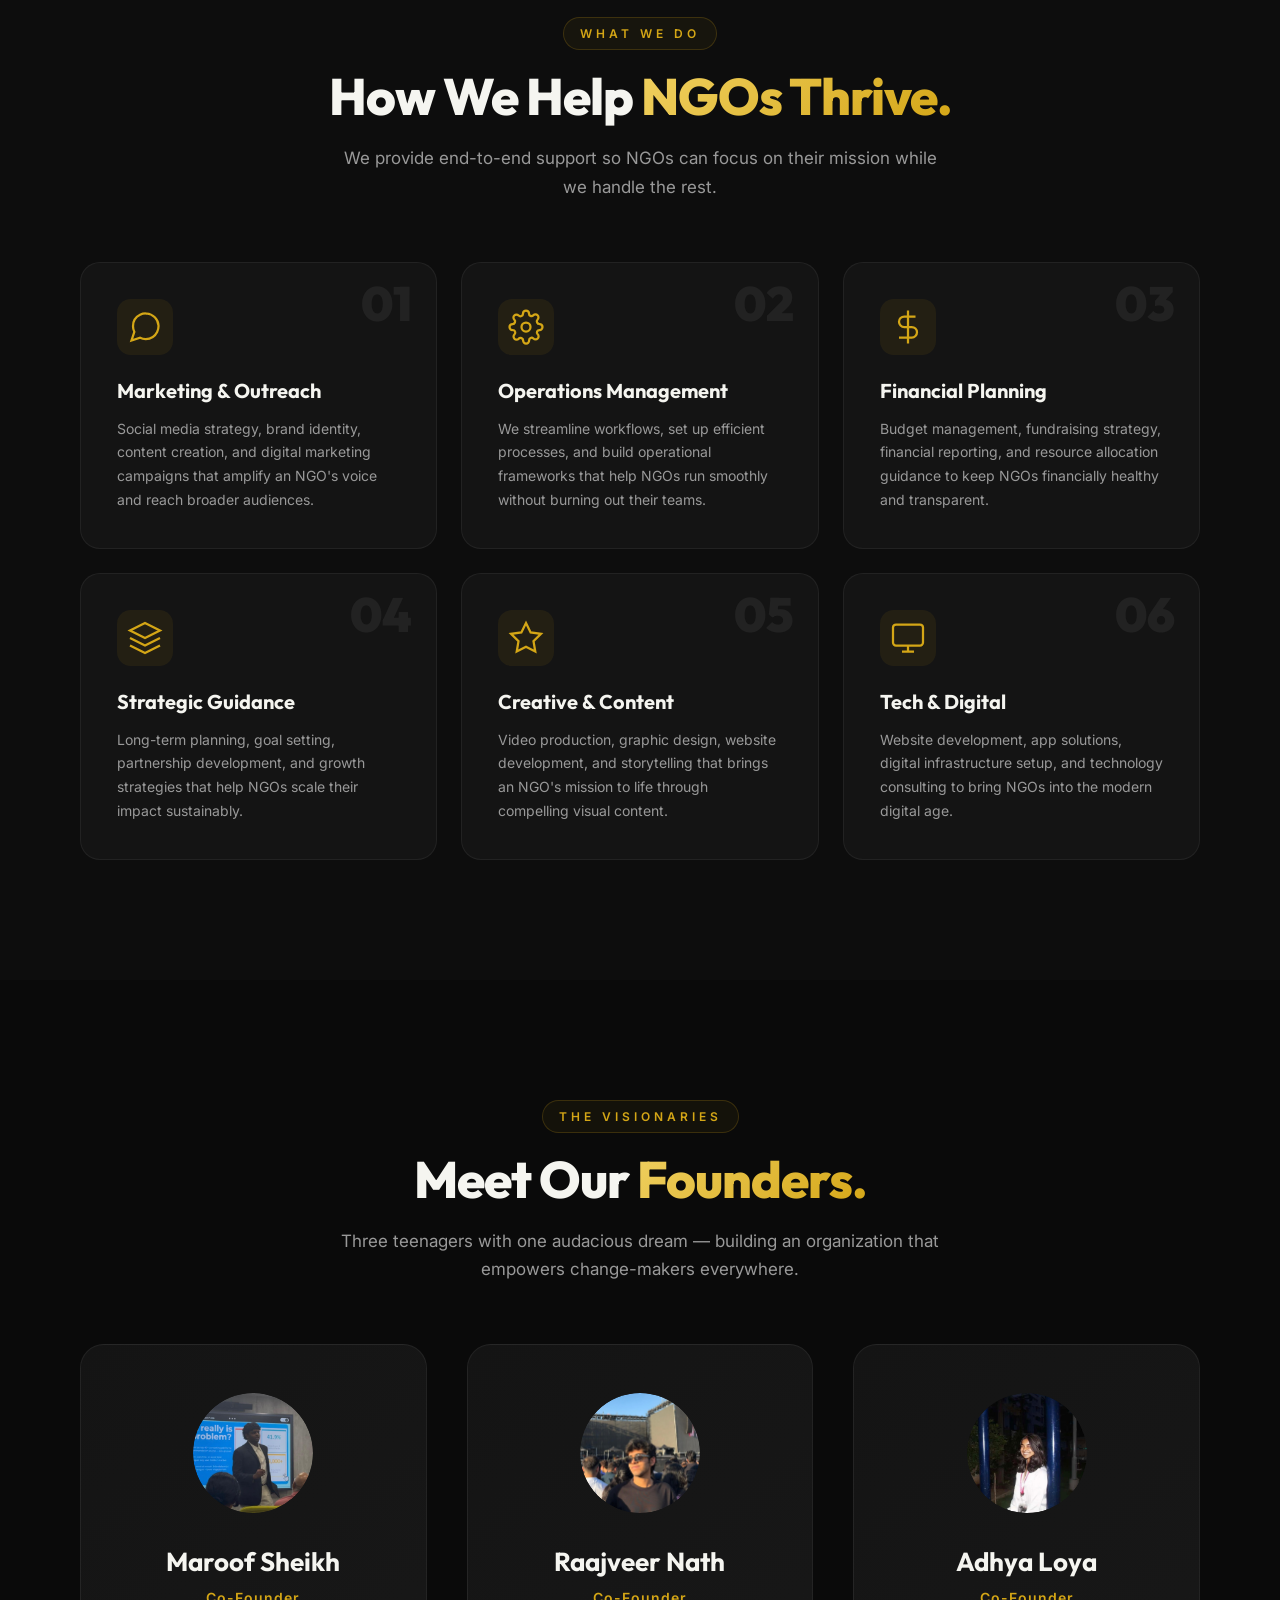
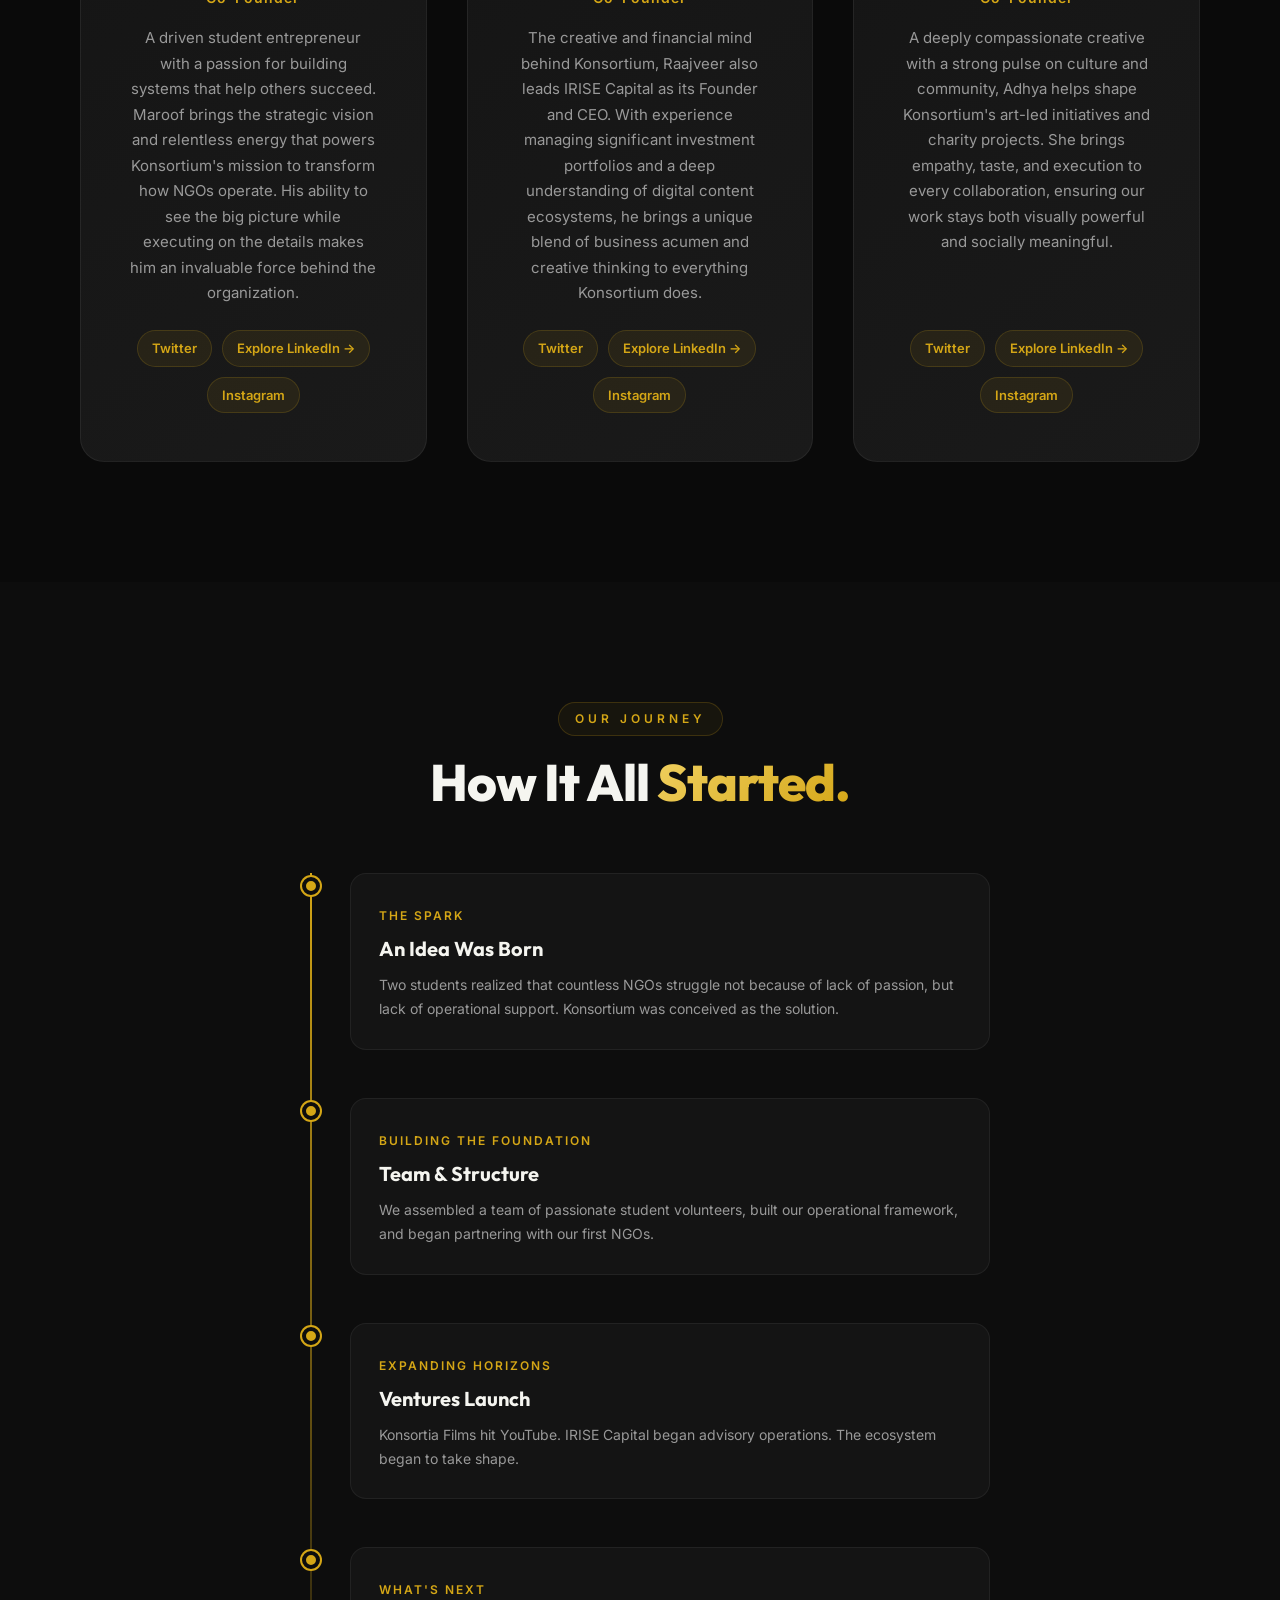
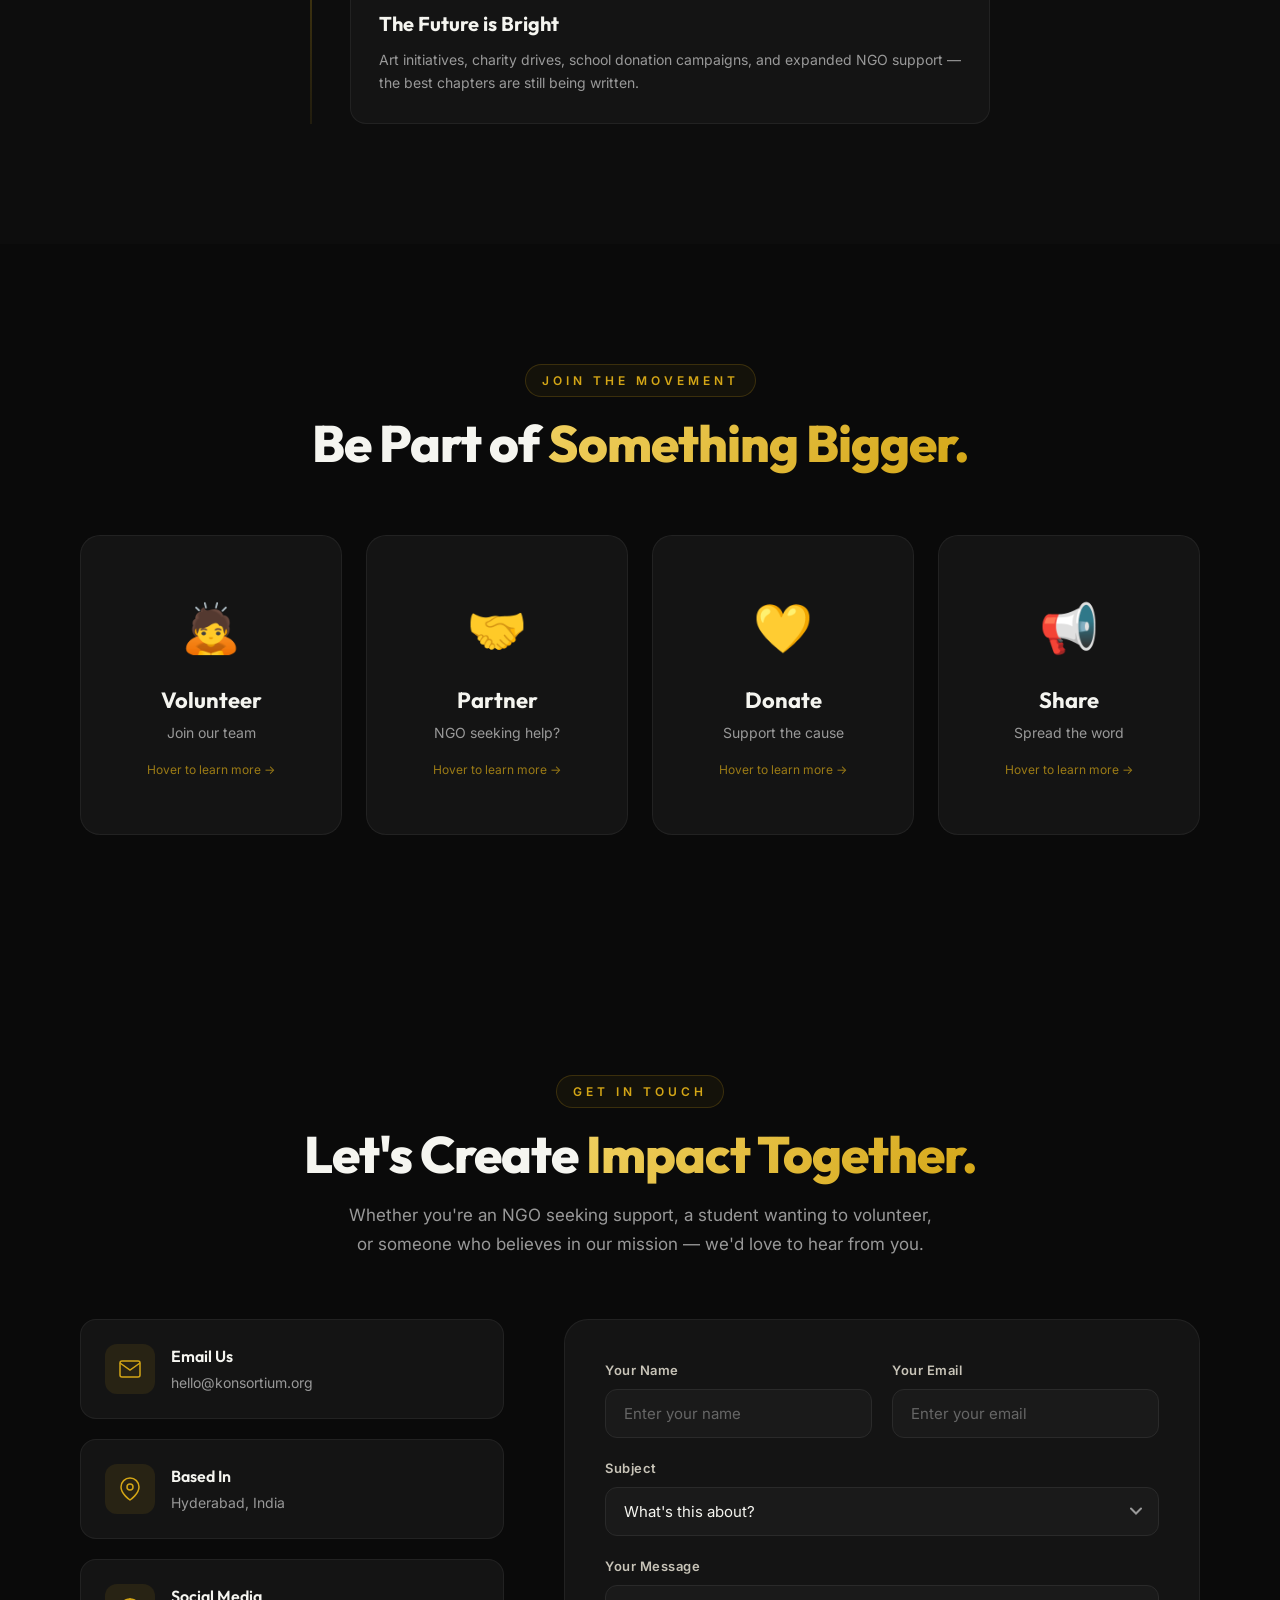
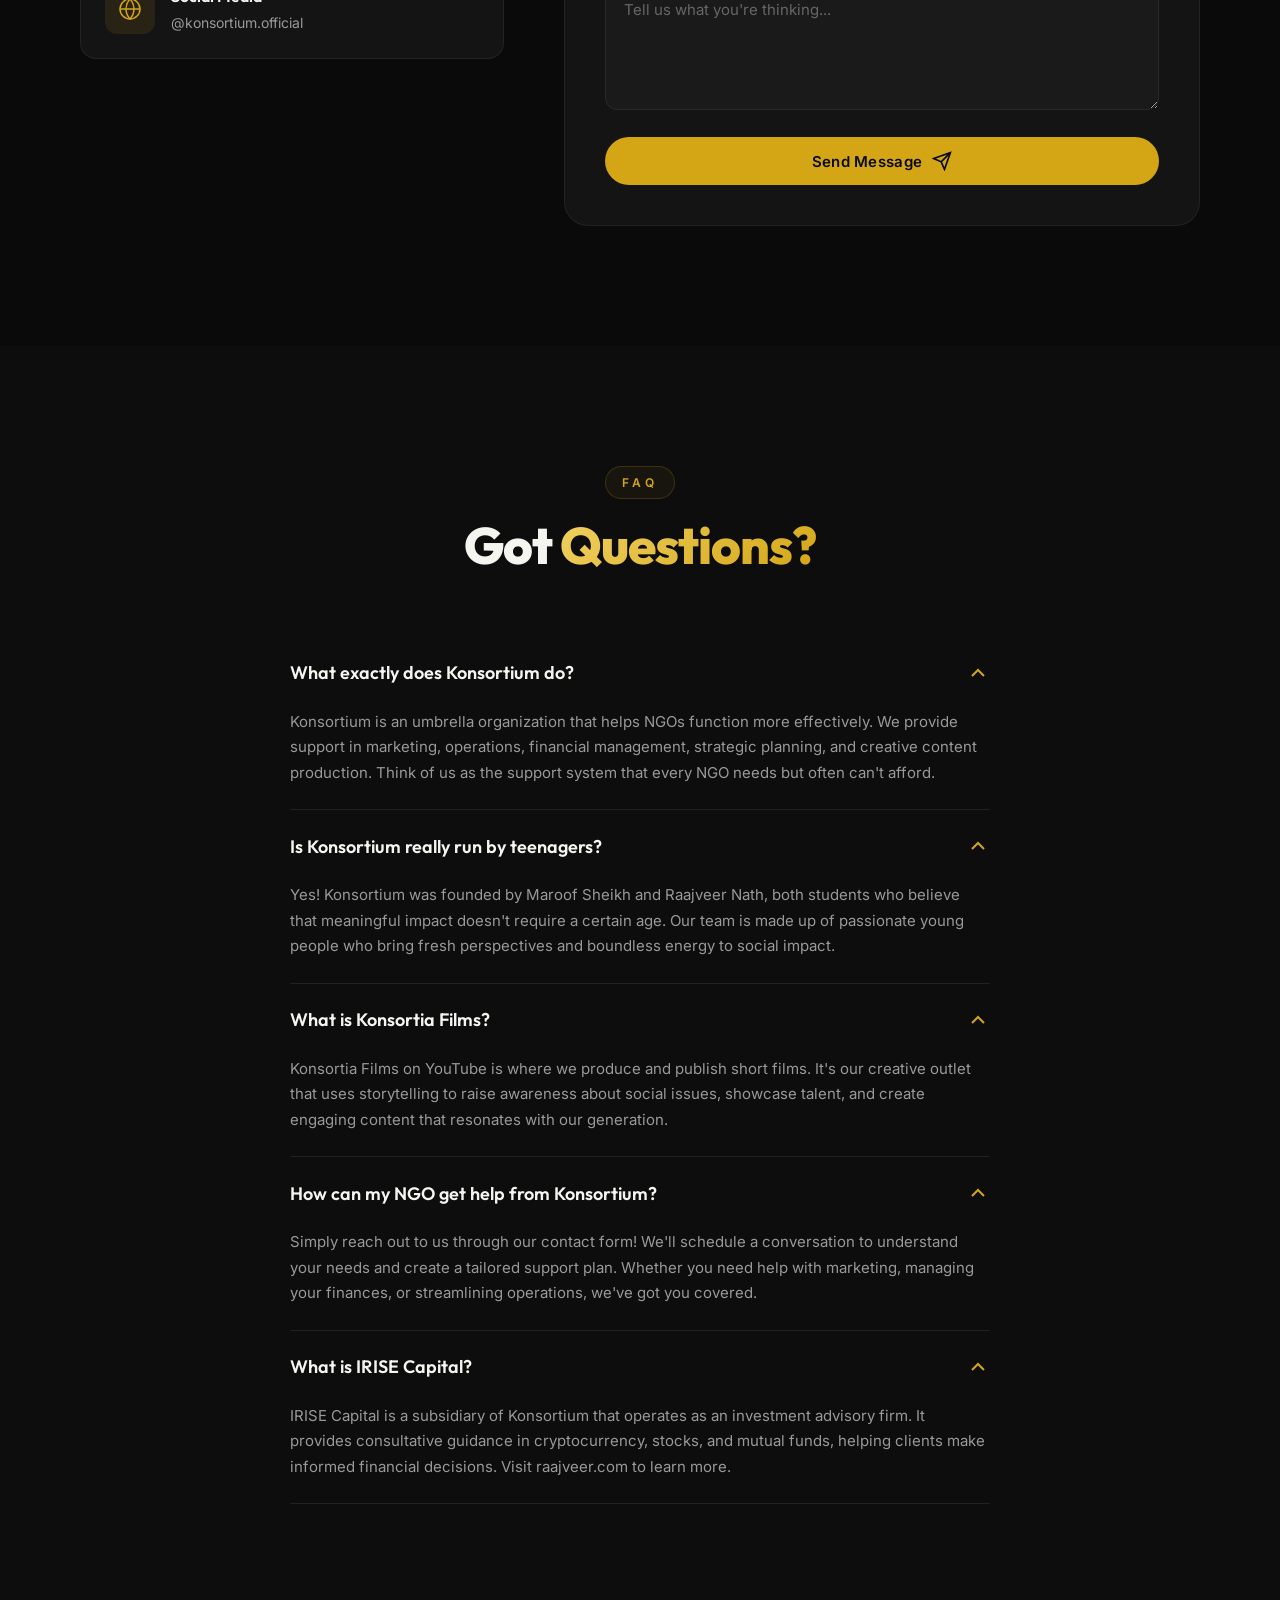
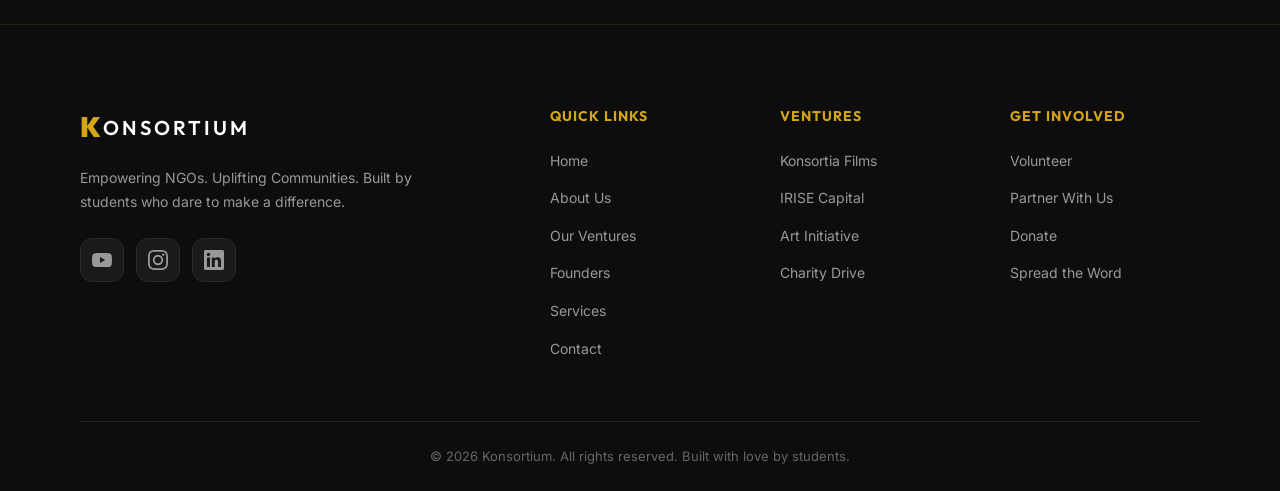
==== commit e659f4e8: "fix(content): remove mojibake and stabilize text symbols" ====
--- a/index.html
+++ b/index.html
@@ -88,7 +88,7 @@
                     <span class="hero-title-line hero-title-gold">Uplifting Communities.</span>
                 </h1>
                 <p class="hero-subtitle fade-in">
-                    We are Konsortium â€” a student-led charitable organization streamlining NGO operations, 
+                    We are Konsortium &mdash; a student-led charitable organization streamlining NGO operations, 
                     from marketing to finance, while giving back to the communities we serve.
                 </p>
                 <div class="hero-buttons fade-in">
@@ -125,33 +125,33 @@
             <div class="marquee-track">
                 <div class="marquee-content">
                     <span>NGO EMPOWERMENT</span>
-                    <span class="marquee-dot">â—†</span>
+                    <span class="marquee-dot">&diams;</span>
                     <span>KONSORTIA FILMS</span>
-                    <span class="marquee-dot">â—†</span>
+                    <span class="marquee-dot">&diams;</span>
                     <span>IRISE CAPITAL</span>
-                    <span class="marquee-dot">â—†</span>
+                    <span class="marquee-dot">&diams;</span>
                     <span>COMMUNITY IMPACT</span>
-                    <span class="marquee-dot">â—†</span>
+                    <span class="marquee-dot">&diams;</span>
                     <span>CHARITY & GIVING</span>
-                    <span class="marquee-dot">â—†</span>
+                    <span class="marquee-dot">&diams;</span>
                     <span>CREATIVE ARTS</span>
-                    <span class="marquee-dot">â—†</span>
+                    <span class="marquee-dot">&diams;</span>
                     <span>STUDENT LED</span>
-                    <span class="marquee-dot">â—†</span>
+                    <span class="marquee-dot">&diams;</span>
                     <span>NGO EMPOWERMENT</span>
-                    <span class="marquee-dot">â—†</span>
+                    <span class="marquee-dot">&diams;</span>
                     <span>KONSORTIA FILMS</span>
-                    <span class="marquee-dot">â—†</span>
+                    <span class="marquee-dot">&diams;</span>
                     <span>IRISE CAPITAL</span>
-                    <span class="marquee-dot">â—†</span>
+                    <span class="marquee-dot">&diams;</span>
                     <span>COMMUNITY IMPACT</span>
-                    <span class="marquee-dot">â—†</span>
+                    <span class="marquee-dot">&diams;</span>
                     <span>CHARITY & GIVING</span>
-                    <span class="marquee-dot">â—†</span>
+                    <span class="marquee-dot">&diams;</span>
                     <span>CREATIVE ARTS</span>
-                    <span class="marquee-dot">â—†</span>
+                    <span class="marquee-dot">&diams;</span>
                     <span>STUDENT LED</span>
-                    <span class="marquee-dot">â—†</span>
+                    <span class="marquee-dot">&diams;</span>
                 </div>
             </div>
         </section>
@@ -162,7 +162,7 @@
                 <div class="section-header reveal">
                     <span class="section-tag">WHO WE ARE</span>
                     <h2 class="section-title">Built by Students. <span class="text-gold">Driven by Purpose.</span></h2>
-                    <p class="section-subtitle">Konsortium exists to be the backbone of NGOs that are changing the world â€” we handle the heavy lifting so they can focus on what matters most.</p>
+                    <p class="section-subtitle">Konsortium exists to be the backbone of NGOs that are changing the world &mdash; we handle the heavy lifting so they can focus on what matters most.</p>
                 </div>
                 <div class="about-grid">
                     <div class="about-card about-card-main reveal">
@@ -170,7 +170,7 @@
                             <svg width="40" height="40" viewBox="0 0 24 24" fill="none" stroke="currentColor" stroke-width="1.5"><path d="M12 22s8-4 8-10V5l-8-3-8 3v7c0 6 8 10 8 10z"/></svg>
                         </div>
                         <h3>Our Mission</h3>
-                        <p>We believe every NGO, no matter how small, deserves world-class support. Konsortium provides the infrastructure â€” marketing, operations, finance management, and strategic guidance â€” that allows charitable organizations to maximize their impact without drowning in logistics.</p>
+                        <p>We believe every NGO, no matter how small, deserves world-class support. Konsortium provides the infrastructure &mdash; marketing, operations, finance management, and strategic guidance &mdash; that allows charitable organizations to maximize their impact without drowning in logistics.</p>
                     </div>
                     <div class="about-card reveal" style="animation-delay: 0.1s">
                         <div class="about-card-icon">
@@ -184,14 +184,14 @@
                             <svg width="40" height="40" viewBox="0 0 24 24" fill="none" stroke="currentColor" stroke-width="1.5"><path d="M22 11.08V12a10 10 0 1 1-5.93-9.14"/><polyline points="22 4 12 14.01 9 11.01"/></svg>
                         </div>
                         <h3>Comprehensive Support</h3>
-                        <p>From marketing strategies to financial planning, operational frameworks to creative content â€” we cover every angle an NGO needs help with.</p>
+                        <p>From marketing strategies to financial planning, operational frameworks to creative content &mdash; we cover every angle an NGO needs help with.</p>
                     </div>
                     <div class="about-card about-card-full reveal" style="animation-delay: 0.3s">
                         <div class="about-card-icon">
                             <svg width="40" height="40" viewBox="0 0 24 24" fill="none" stroke="currentColor" stroke-width="1.5"><path d="M20.84 4.61a5.5 5.5 0 0 0-7.78 0L12 5.67l-1.06-1.06a5.5 5.5 0 0 0-7.78 7.78l1.06 1.06L12 21.23l7.78-7.78 1.06-1.06a5.5 5.5 0 0 0 0-7.78z"/></svg>
                         </div>
                         <h3>Giving Back</h3>
-                        <p>Beyond helping NGOs, we're launching our own charity initiatives â€” collecting donations from schools and giving back to the communities we serve.</p>
+                        <p>Beyond helping NGOs, we're launching our own charity initiatives &mdash; collecting donations from schools and giving back to the communities we serve.</p>
                     </div>
                 </div>
             </div>
@@ -203,7 +203,7 @@
                 <div class="section-header reveal">
                     <span class="section-tag">OUR ECOSYSTEM</span>
                     <h2 class="section-title">A Universe of <span class="text-gold">Impact.</span></h2>
-                    <p class="section-subtitle">Konsortium is more than one thing â€” it's a network of ventures united by a single vision: to create positive change through every possible medium.</p>
+                    <p class="section-subtitle">Konsortium is more than one thing &mdash; it's a network of ventures united by a single vision: to create positive change through every possible medium.</p>
                 </div>
                 <div class="ventures-grid">
                     <div class="venture-card venture-card-large reveal" id="ventureFilms">
@@ -307,7 +307,7 @@
                         <div class="impact-bar"><div class="impact-bar-fill" style="width: 70%"></div></div>
                     </div>
                     <div class="impact-card reveal" style="animation-delay: 0.3s">
-                        <div class="impact-number">âˆž</div>
+                        <div class="impact-number">&infin;</div>
                         <div class="impact-label">Potential Impact</div>
                         <div class="impact-bar"><div class="impact-bar-fill" style="width: 100%"></div></div>
                     </div>
@@ -475,7 +475,7 @@
                         <div class="timeline-content">
                             <span class="timeline-date">What's Next</span>
                             <h3>The Future is Bright</h3>
-                            <p>Art initiatives, charity drives, school donation campaigns, and expanded NGO support â€” the best chapters are still being written.</p>
+                            <p>Art initiatives, charity drives, school donation campaigns, and expanded NGO support &mdash; the best chapters are still being written.</p>
                         </div>
                     </div>
                 </div>
@@ -492,22 +492,22 @@
                 <div class="interactive-cards">
                     <div class="interactive-card reveal" id="interactiveVolunteer">
                         <div class="interactive-card-front">
-                            <div class="interactive-emoji">ðŸ™‹</div>
+                            <div class="interactive-emoji">&#128583;</div>
                             <h3>Volunteer</h3>
                             <p>Join our team</p>
-                            <span class="flip-hint">Hover to learn more â†’</span>
+                            <span class="flip-hint">Hover to learn more &rarr;</span>
                         </div>
                         <div class="interactive-card-back">
                             <h3>Volunteer With Us</h3>
-                            <p>Whether you're a student passionate about social change, marketing, finance, or content creation â€” there's a place for you at Konsortium. No experience required, just passion.</p>
+                            <p>Whether you're a student passionate about social change, marketing, finance, or content creation &mdash; there's a place for you at Konsortium. No experience required, just passion.</p>
                         </div>
                     </div>
                     <div class="interactive-card reveal" style="animation-delay: 0.1s" id="interactivePartner">
                         <div class="interactive-card-front">
-                            <div class="interactive-emoji">ðŸ¤</div>
+                            <div class="interactive-emoji">&#129309;</div>
                             <h3>Partner</h3>
                             <p>NGO seeking help?</p>
-                            <span class="flip-hint">Hover to learn more â†’</span>
+                            <span class="flip-hint">Hover to learn more &rarr;</span>
                         </div>
                         <div class="interactive-card-back">
                             <h3>Partner With Us</h3>
@@ -516,10 +516,10 @@
                     </div>
                     <div class="interactive-card reveal" style="animation-delay: 0.2s" id="interactiveDonate">
                         <div class="interactive-card-front">
-                            <div class="interactive-emoji">ðŸ’›</div>
+                            <div class="interactive-emoji">&#128155;</div>
                             <h3>Donate</h3>
                             <p>Support the cause</p>
-                            <span class="flip-hint">Hover to learn more â†’</span>
+                            <span class="flip-hint">Hover to learn more &rarr;</span>
                         </div>
                         <div class="interactive-card-back">
                             <h3>Support Our Mission</h3>
@@ -528,10 +528,10 @@
                     </div>
                     <div class="interactive-card reveal" style="animation-delay: 0.3s" id="interactiveSpread">
                         <div class="interactive-card-front">
-                            <div class="interactive-emoji">ðŸ“¢</div>
+                            <div class="interactive-emoji">&#128226;</div>
                             <h3>Share</h3>
                             <p>Spread the word</p>
-                            <span class="flip-hint">Hover to learn more â†’</span>
+                            <span class="flip-hint">Hover to learn more &rarr;</span>
                         </div>
                         <div class="interactive-card-back">
                             <h3>Spread The Word</h3>
@@ -549,7 +549,7 @@
                 <div class="section-header reveal">
                     <span class="section-tag">GET IN TOUCH</span>
                     <h2 class="section-title">Let's Create <span class="text-gold">Impact Together.</span></h2>
-                    <p class="section-subtitle">Whether you're an NGO seeking support, a student wanting to volunteer, or someone who believes in our mission â€” we'd love to hear from you.</p>
+                    <p class="section-subtitle">Whether you're an NGO seeking support, a student wanting to volunteer, or someone who believes in our mission &mdash; we'd love to hear from you.</p>
                 </div>
                 <div class="contact-grid">
                     <div class="contact-info reveal">
@@ -729,7 +729,7 @@
                 </div>
             </div>
             <div class="footer-bottom">
-                <p>&copy; 2026 Konsortium. All rights reserved. Built with â¤ï¸ by students.</p>
+                <p>&copy; 2026 Konsortium. All rights reserved. Built with love by students.</p>
             </div>
         </div>
     </footer>
--- a/styles.css
+++ b/styles.css
@@ -1246,6 +1246,13 @@
     margin-bottom: 4px;
 }
 
+.founder-info {
+    display: flex;
+    flex: 1;
+    flex-direction: column;
+    width: 100%;
+}
+
 .founder-role {
     display: inline-block;
     font-size: 14px;
@@ -1267,6 +1274,7 @@
     gap: 10px;
     flex-wrap: wrap;
     justify-content: center;
+    margin-top: auto;
 }
 
 .founder-social-link {
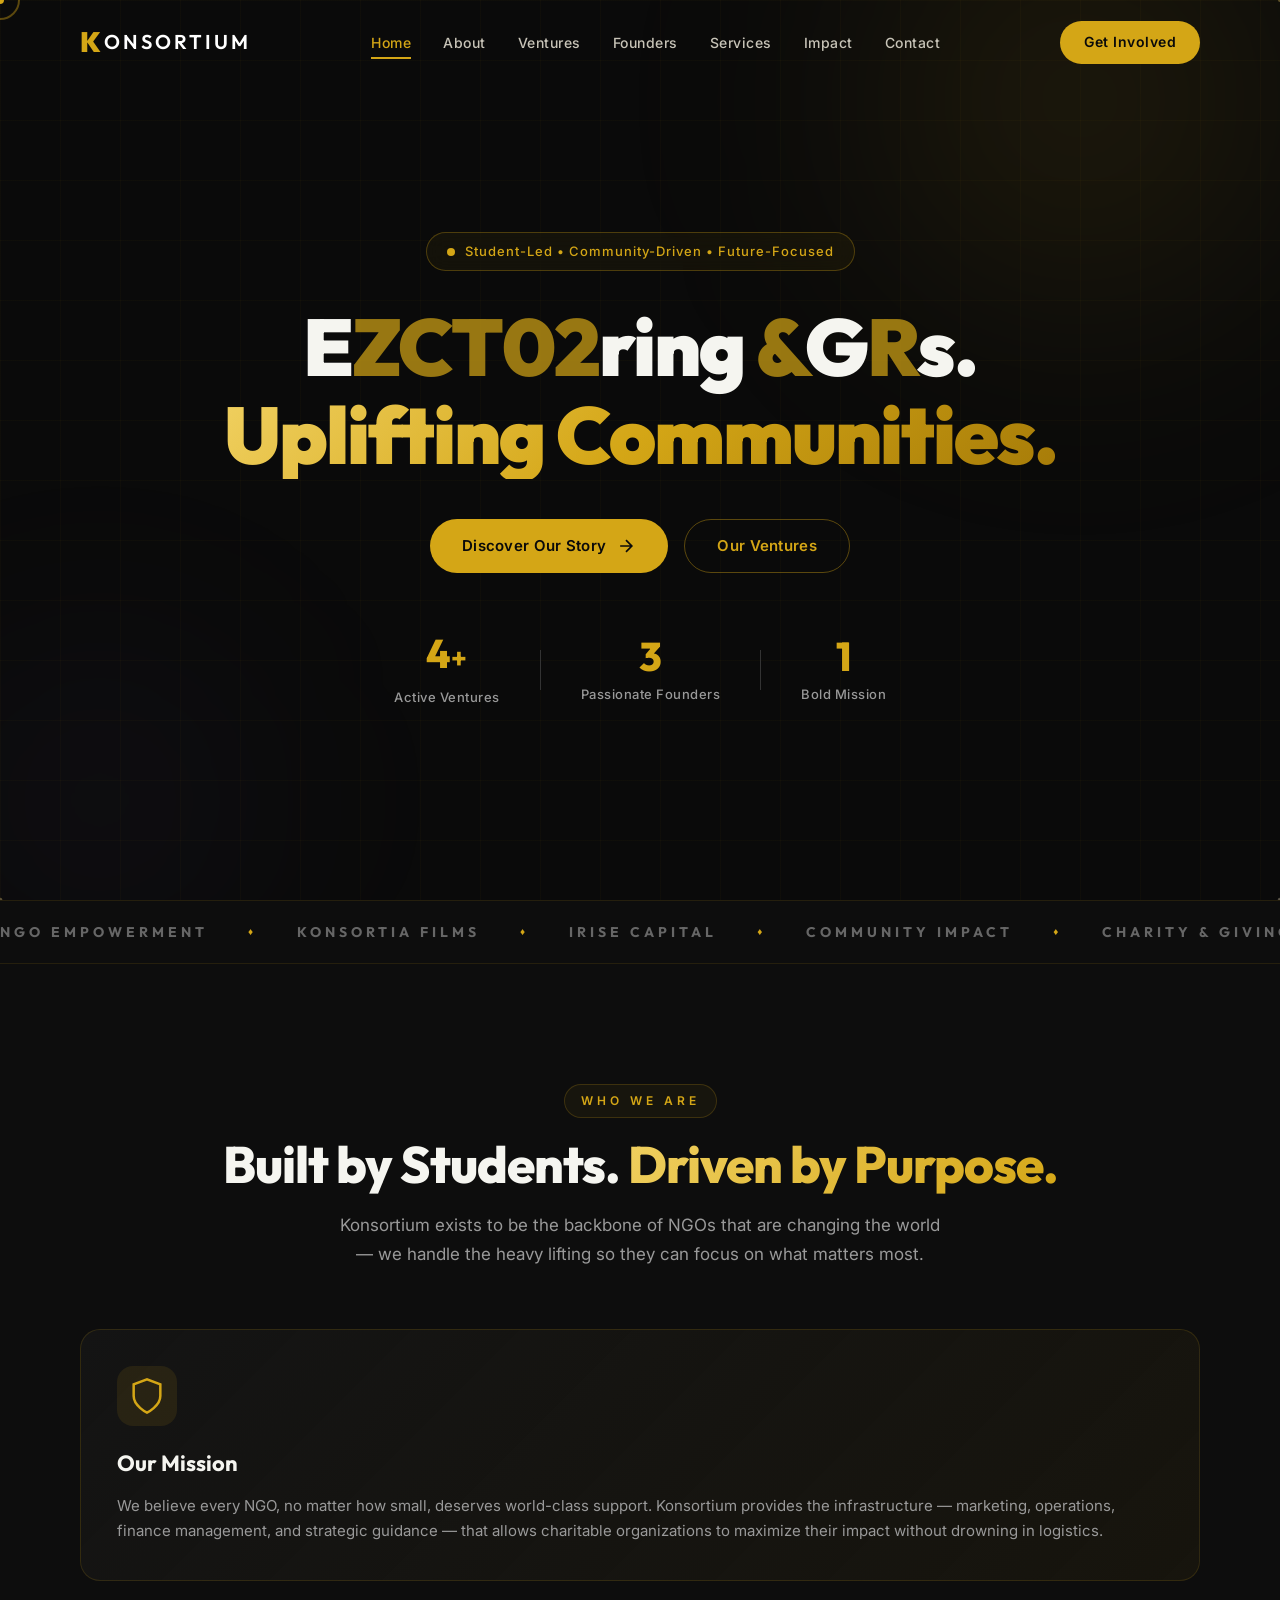
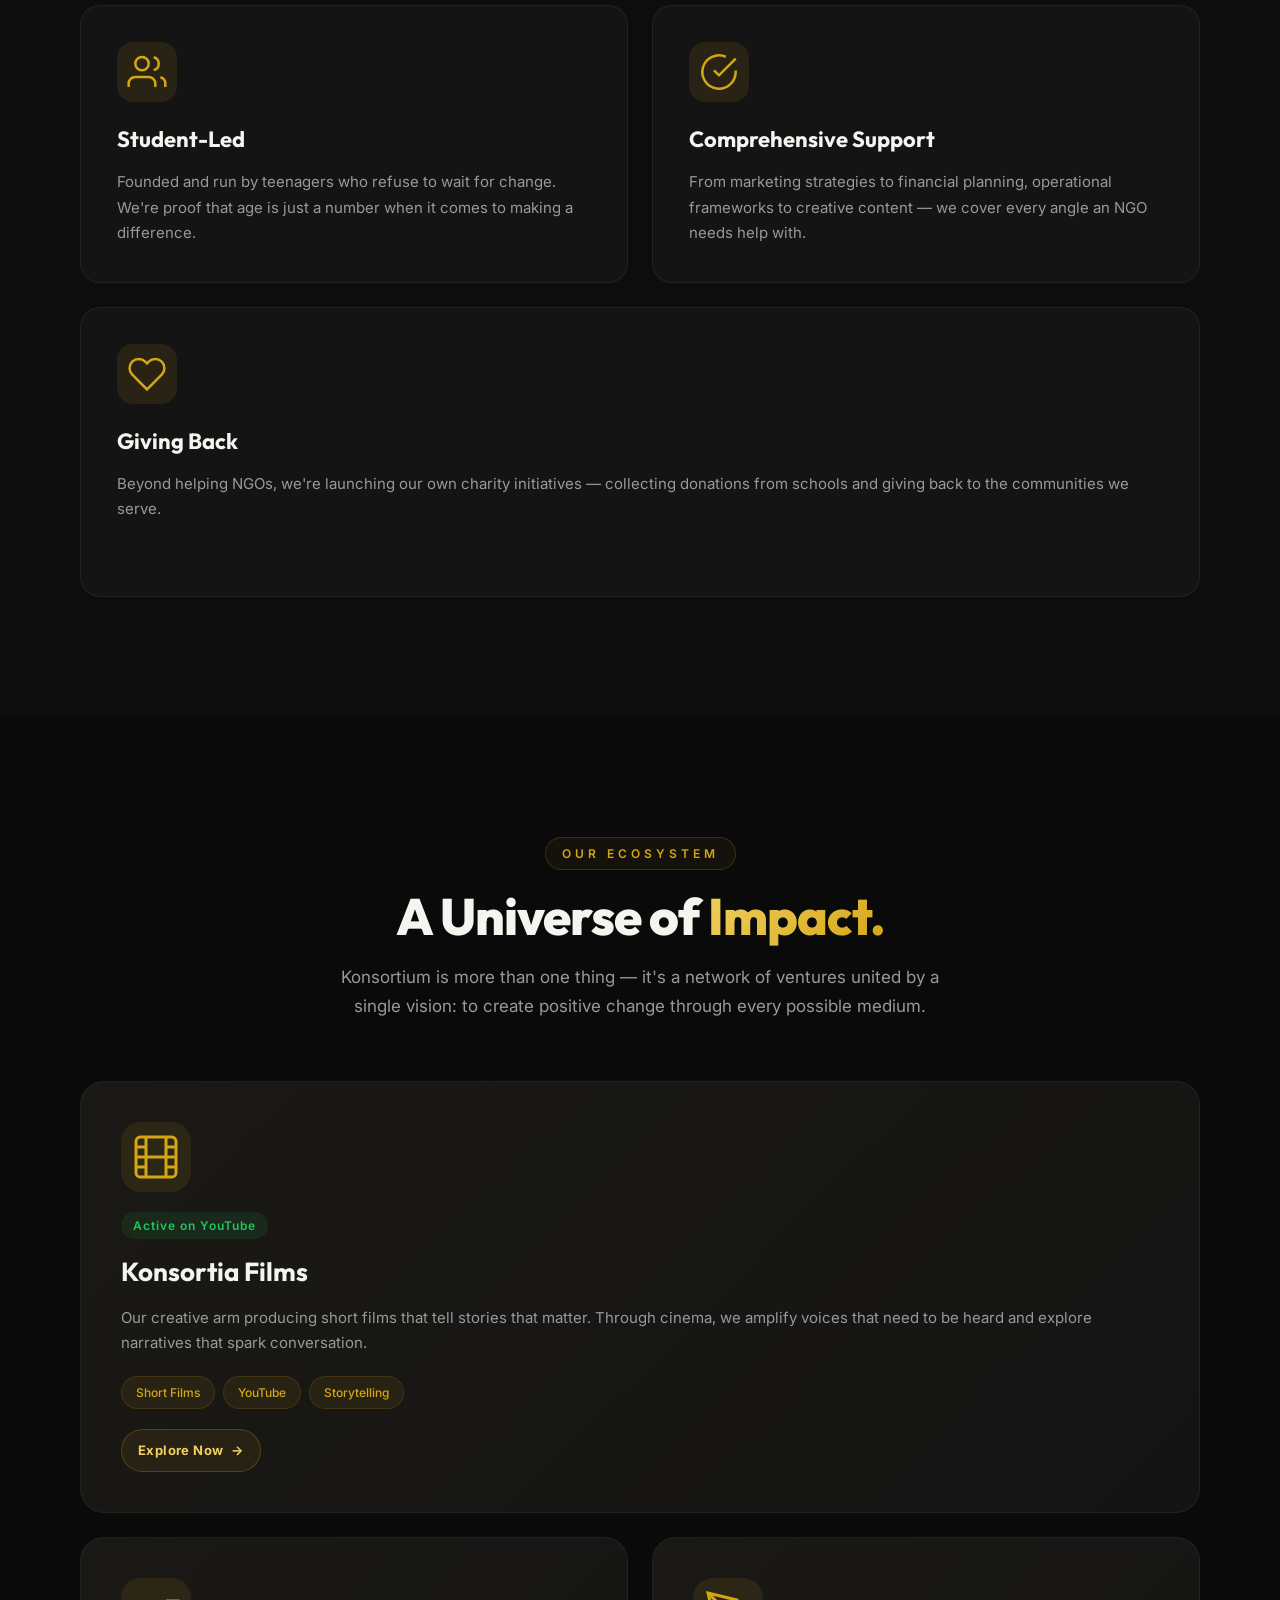
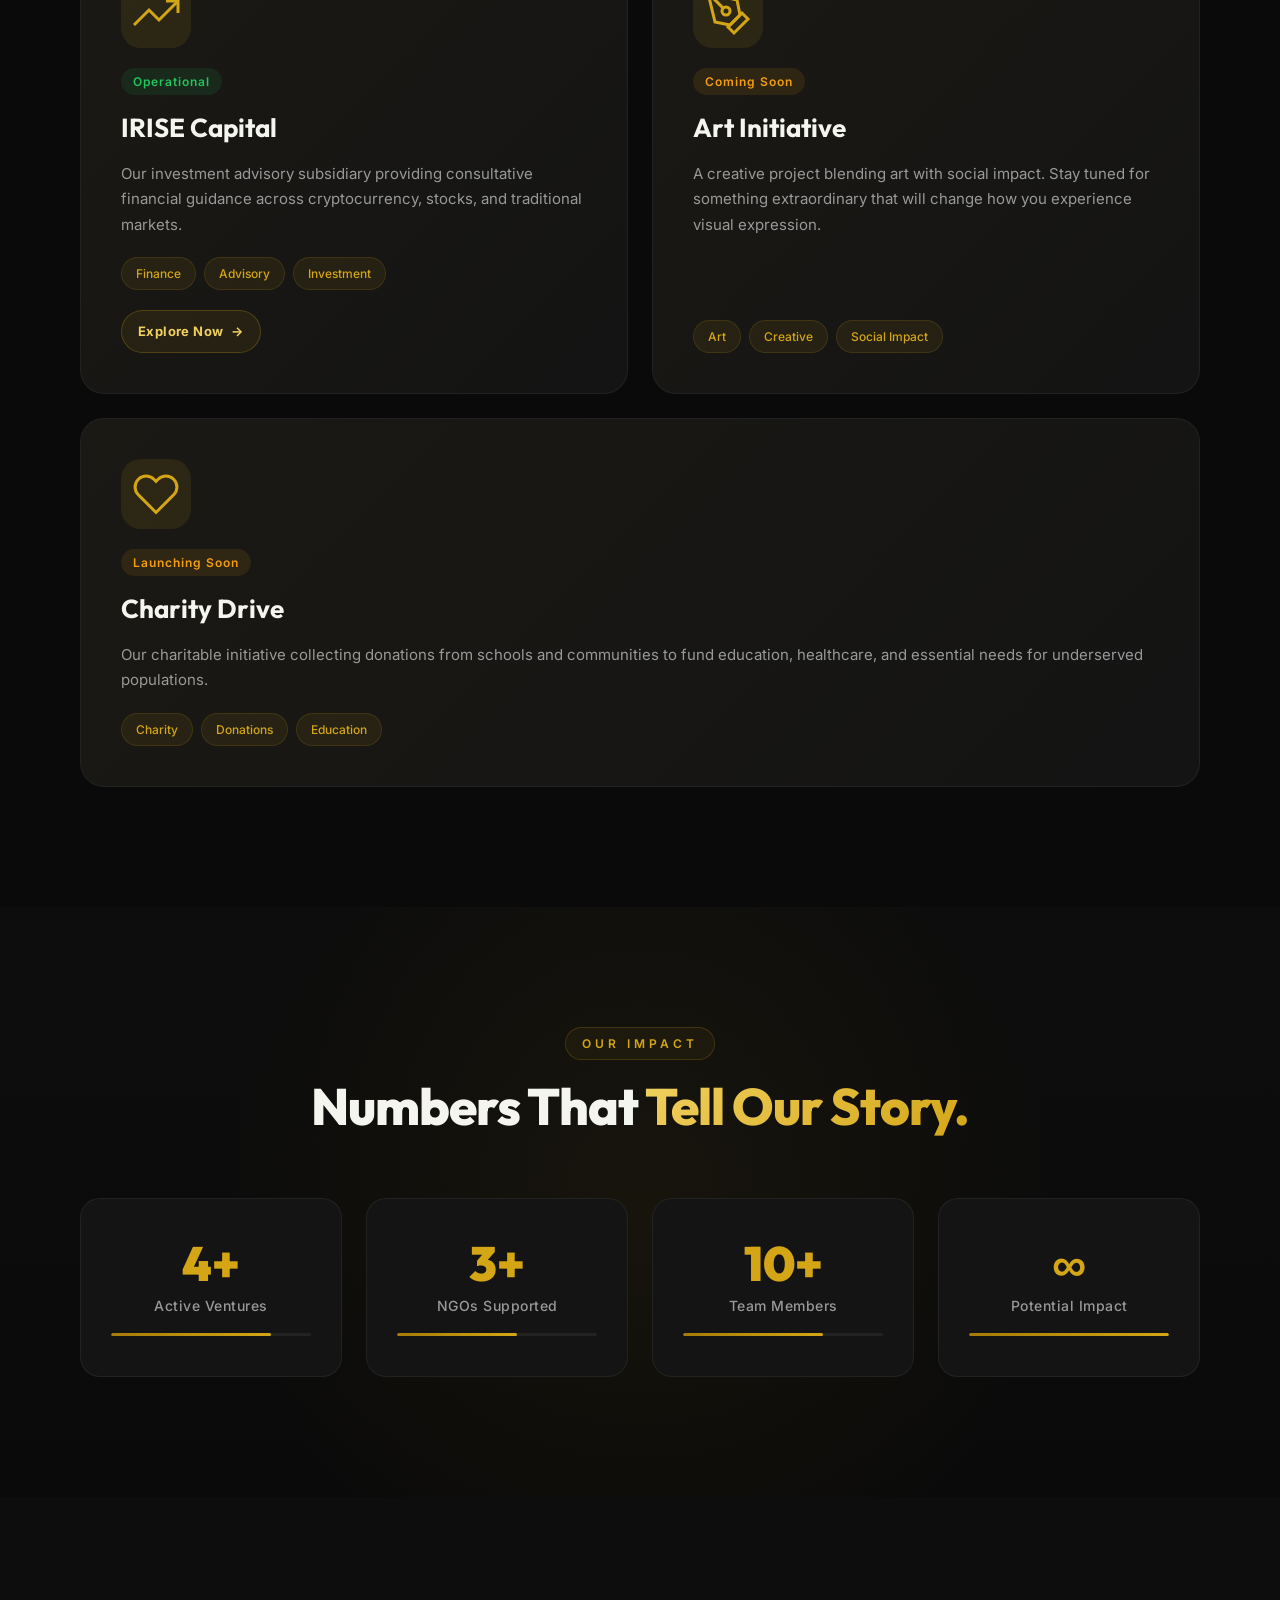
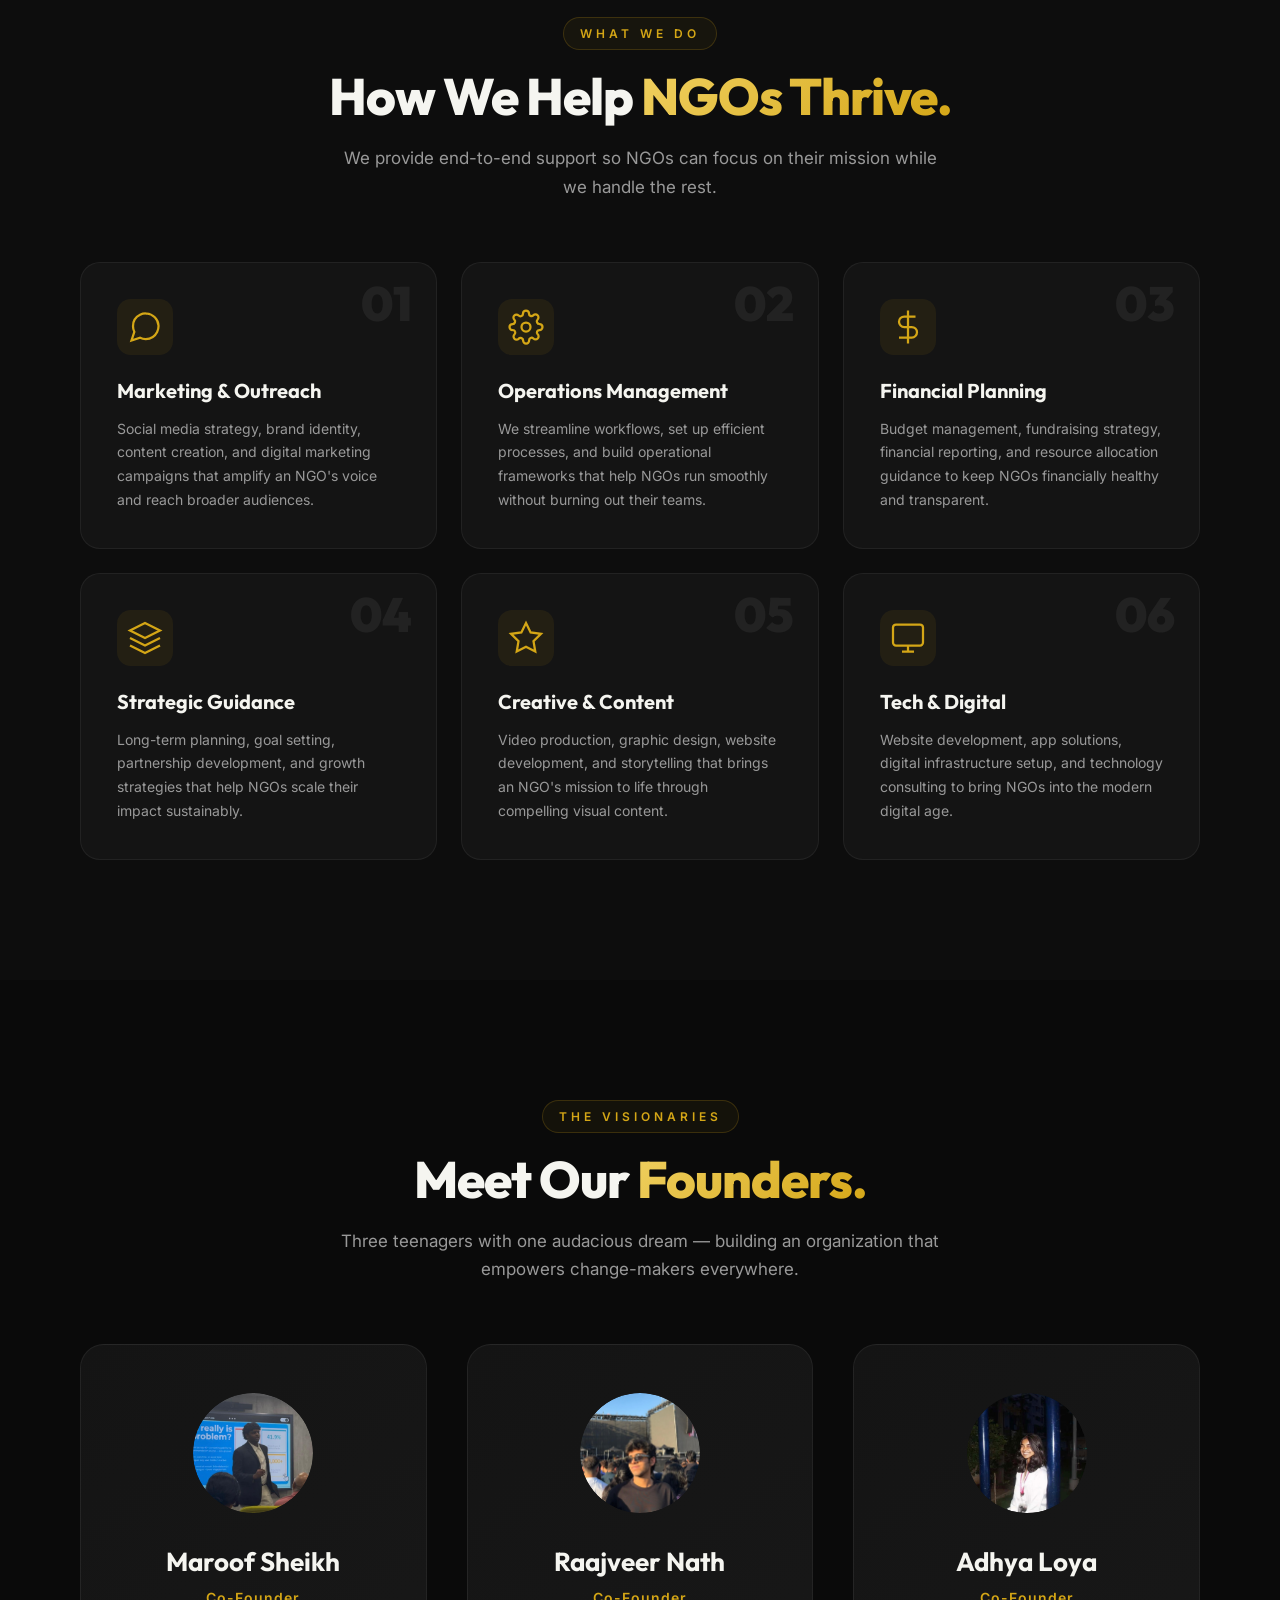
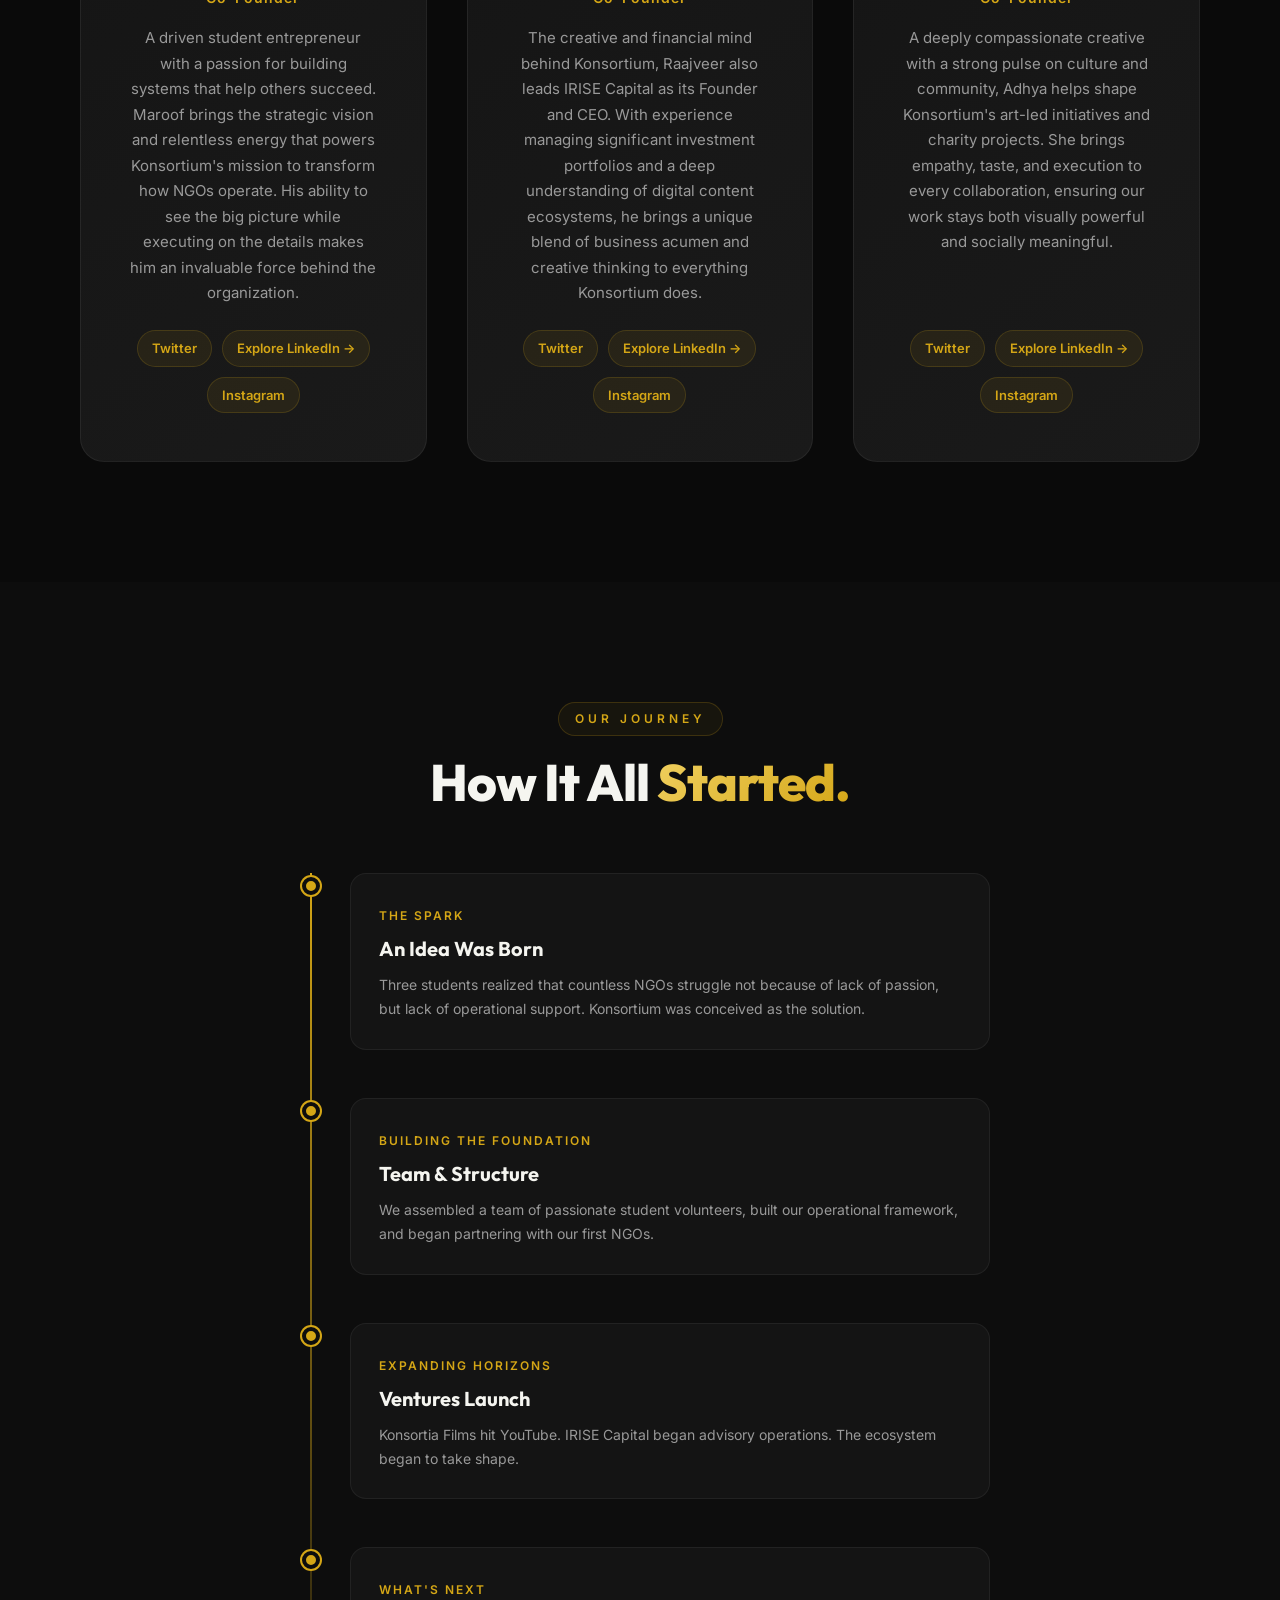
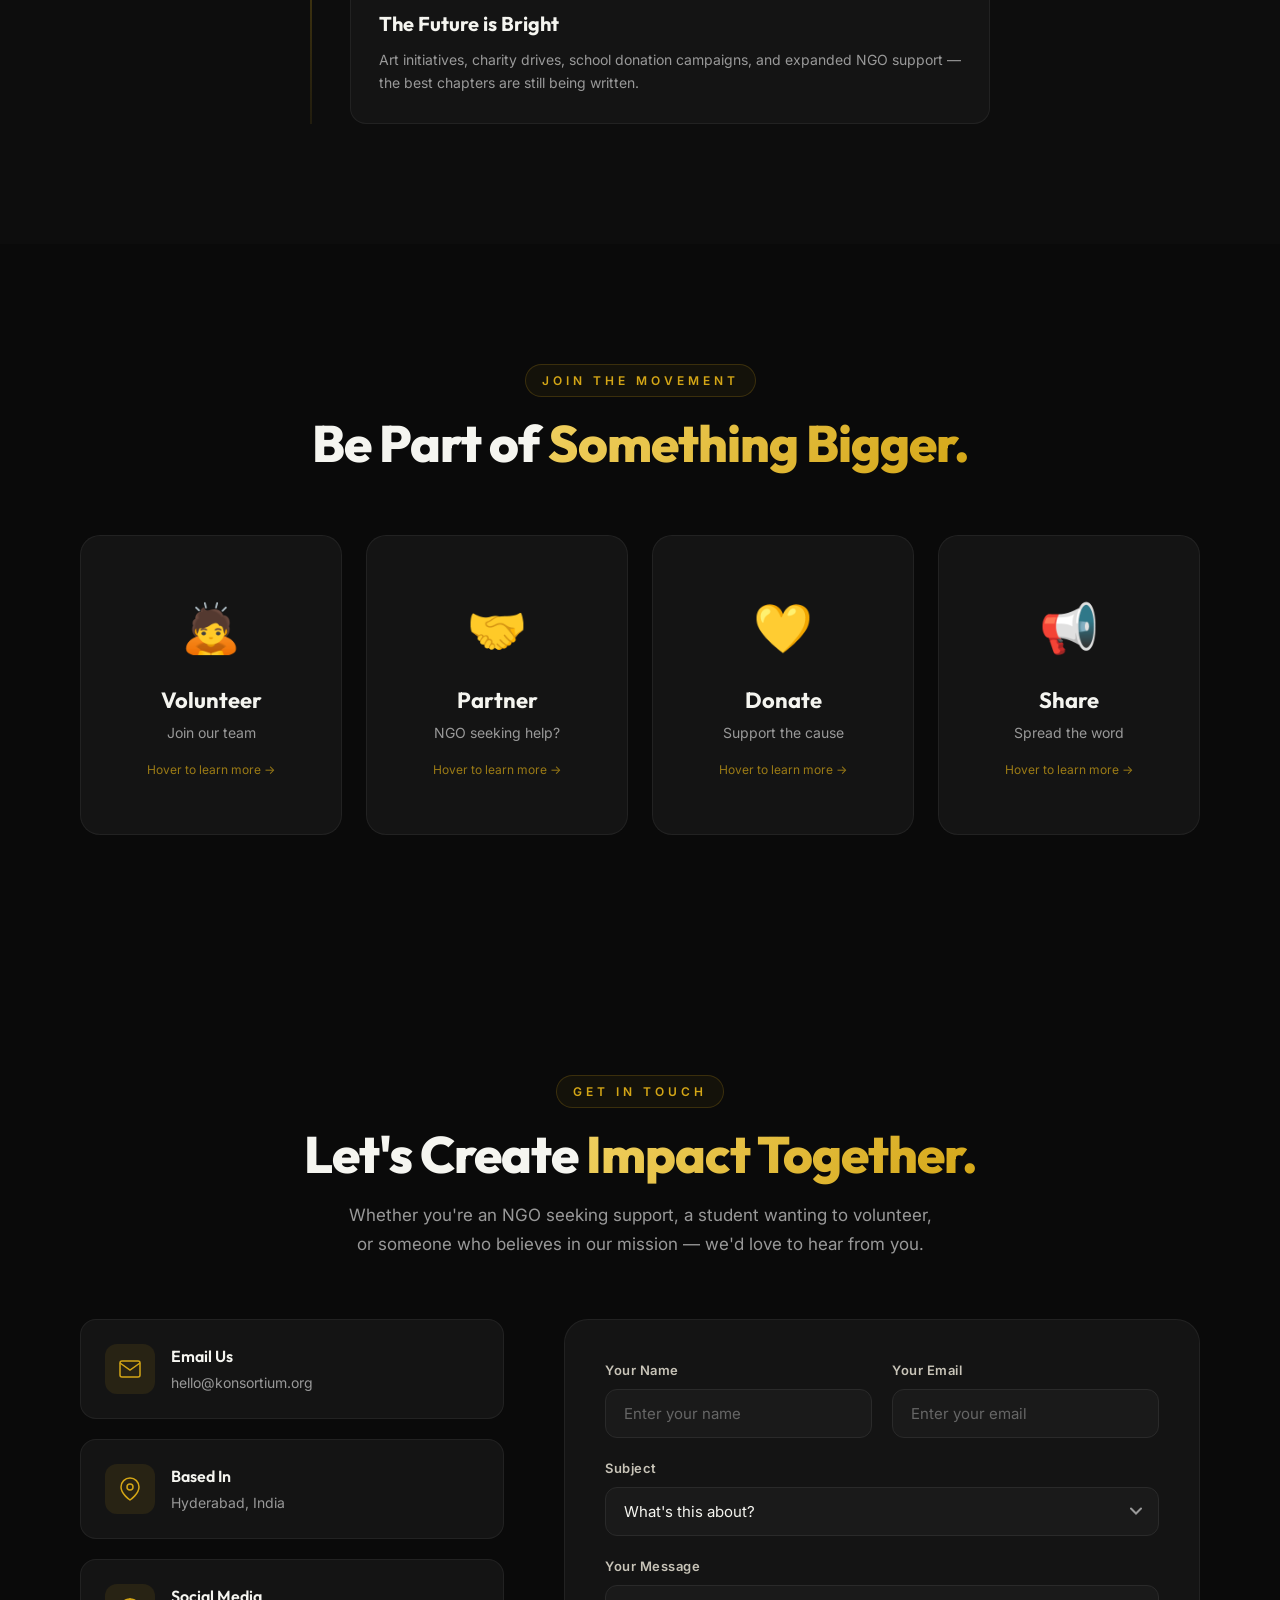
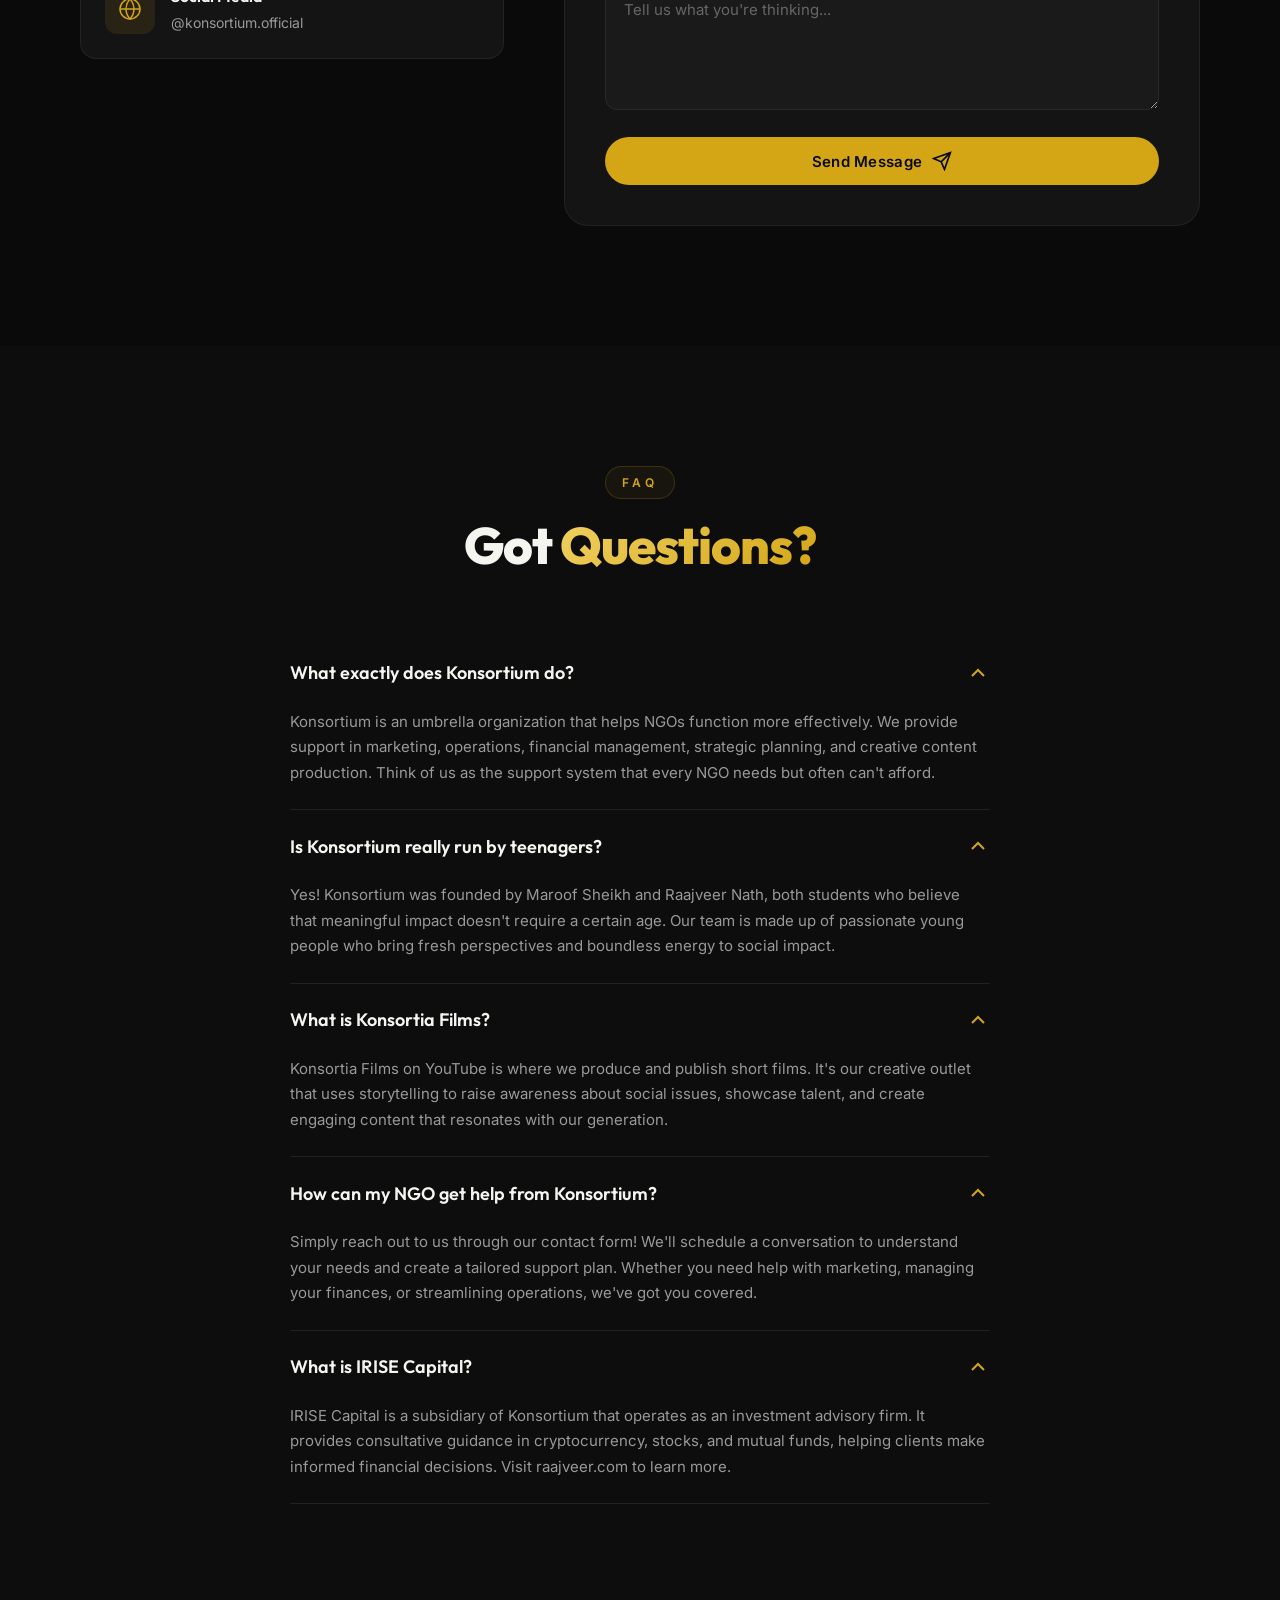
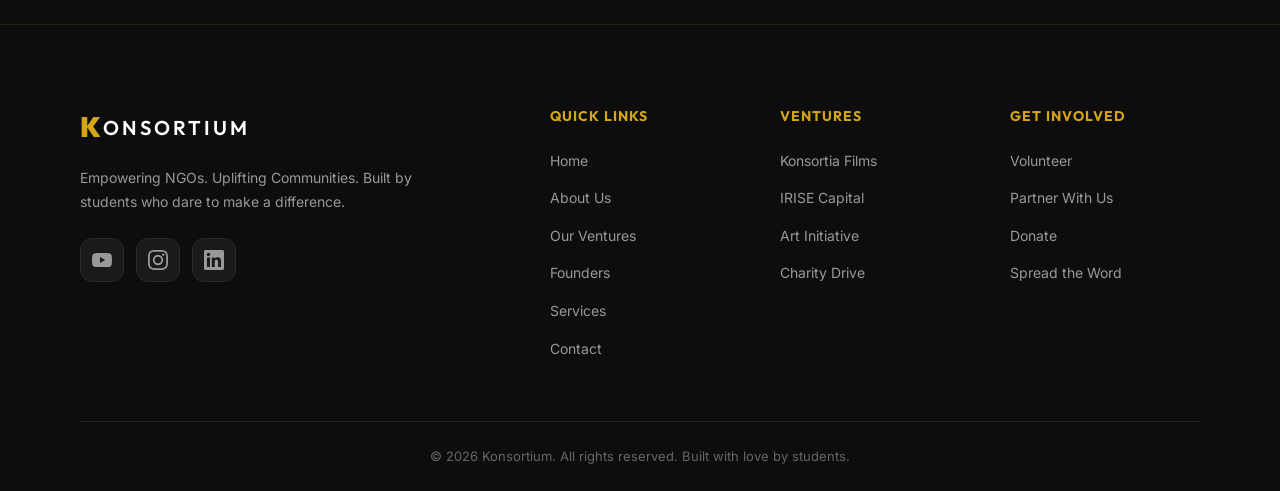
==== commit bfe524a8: "content: update founders and journey copy to three students" ====
--- a/index.html
+++ b/index.html
@@ -107,7 +107,7 @@
                     </div>
                     <div class="hero-stat-divider"></div>
                     <div class="hero-stat">
-                        <span class="hero-stat-number" data-target="2">0</span>
+                        <span class="hero-stat-number" data-target="3">0</span>
                         <span class="hero-stat-label">Passionate Founders</span>
                     </div>
                     <div class="hero-stat-divider"></div>
@@ -451,7 +451,7 @@
                         <div class="timeline-content">
                             <span class="timeline-date">The Spark</span>
                             <h3>An Idea Was Born</h3>
-                            <p>Two students realized that countless NGOs struggle not because of lack of passion, but lack of operational support. Konsortium was conceived as the solution.</p>
+                            <p>Three students realized that countless NGOs struggle not because of lack of passion, but lack of operational support. Konsortium was conceived as the solution.</p>
                         </div>
                     </div>
                     <div class="timeline-item reveal" style="animation-delay: 0.15s">
